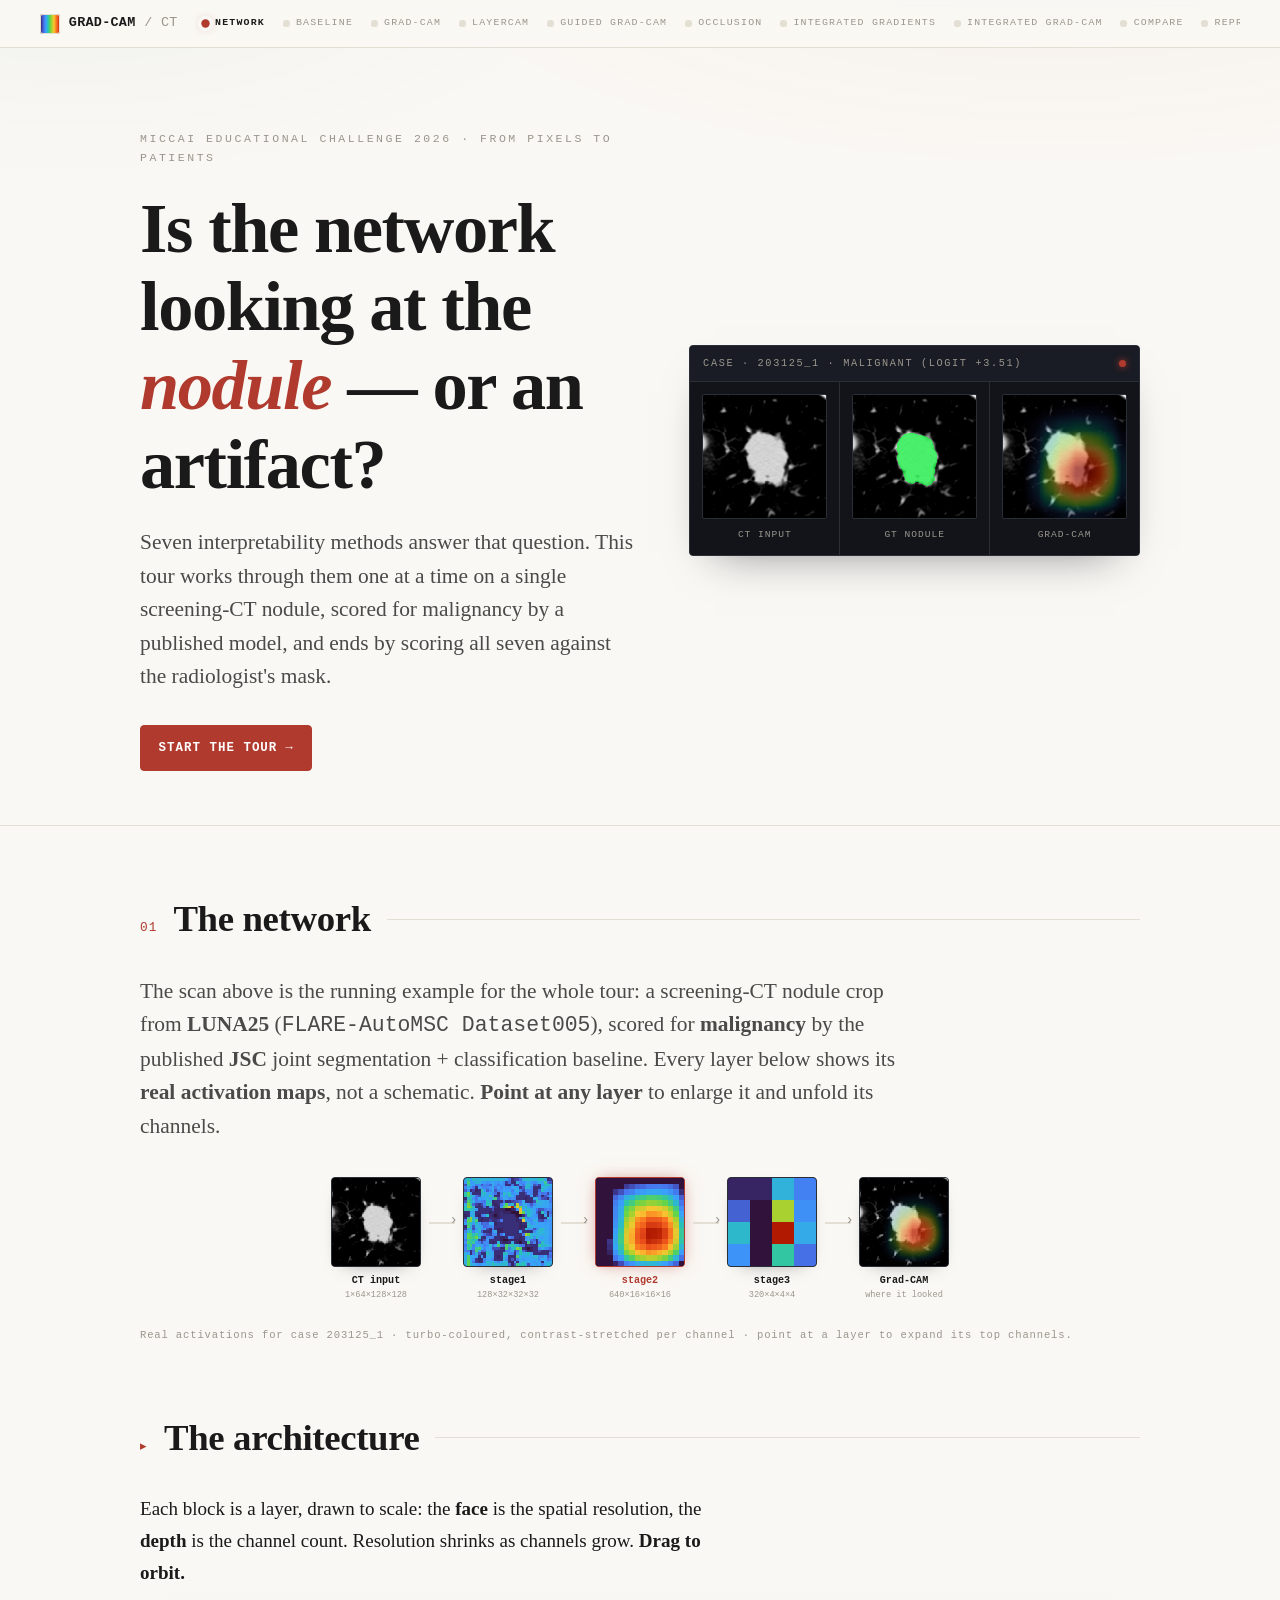
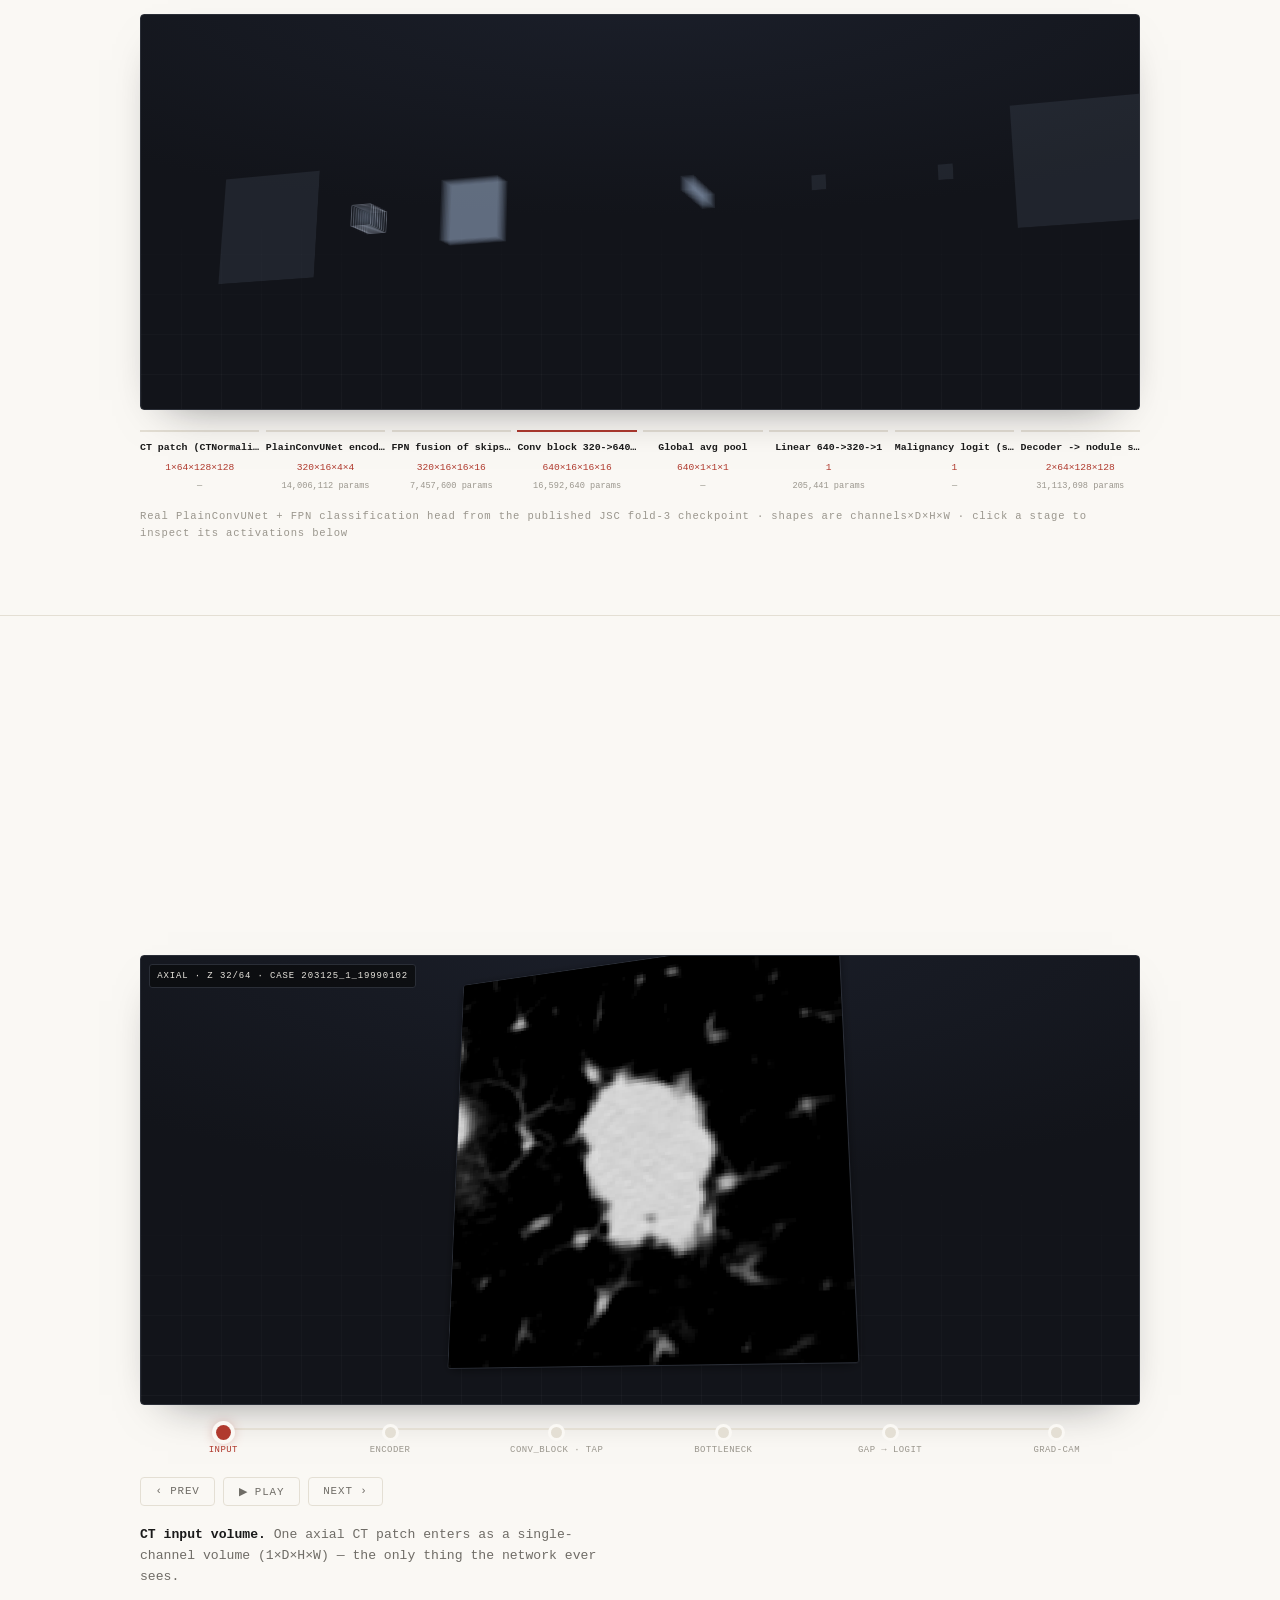
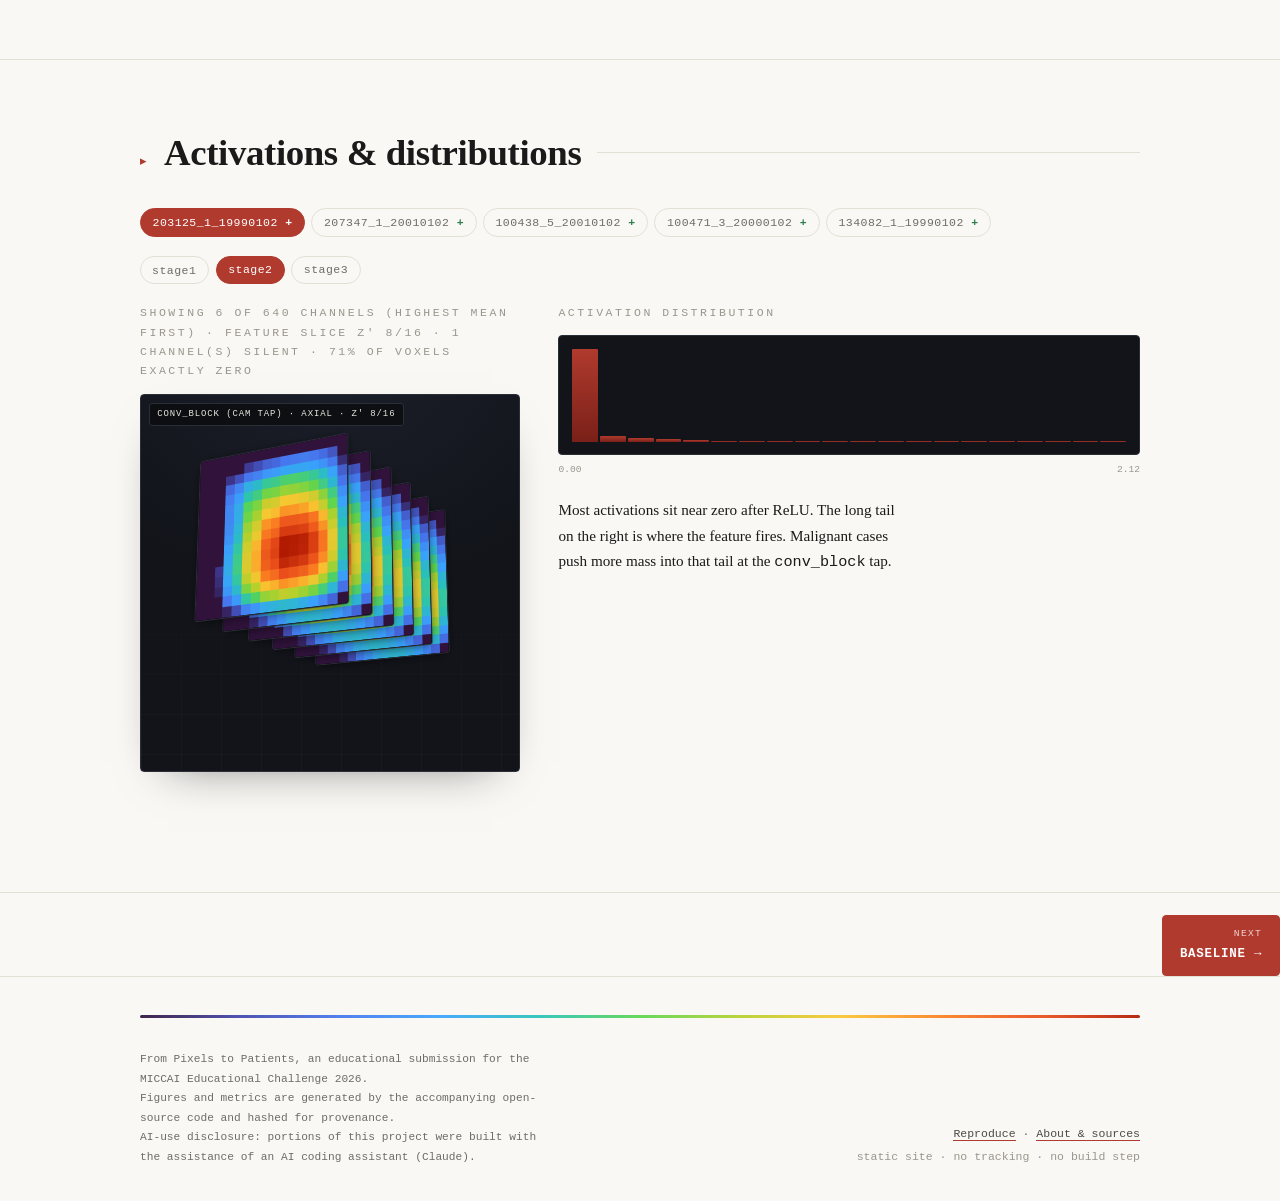
==== web/index.html @ 6849908e "docs: rewrite the prose for a clinical audience, drop the AI tells The site read like it was written" ====
<!doctype html>
<html lang="en">
<head>
  <meta charset="utf-8" />
  <meta name="viewport" content="width=device-width, initial-scale=1" />
  <title>From Pixels to Patients: Attribution Methods on Lung CT</title>
  <meta name="description" content="An implementation-first tour of seven attribution methods for medical-imaging CNNs, measured on real lung CT. MICCAI Educational Challenge 2026." />
  <link rel="stylesheet" href="styles.css?v=16" />
  <style>
    /* histogram + layer tabs (all 3D scene styling lives in styles.css) */
    .hist { display: flex; align-items: flex-end; gap: 2px; height: 120px; padding: 0.8rem; background: var(--card); border: 1px solid var(--line-dk); border-radius: var(--radius); }
    .hist .b { flex: 1; background: linear-gradient(180deg, var(--accent), #7a2018); border-radius: 1px 1px 0 0; min-height: 1px; }
    .hist-ax { display: flex; justify-content: space-between; font-family: var(--mono); font-size: 0.6rem; color: var(--ink-faint); margin-top: 0.4rem; }
    .layer-tabs { display: flex; gap: 0.4rem; margin: 1.2rem 0; flex-wrap: wrap; }
  </style>
</head>
<body>
  <nav class="chain-top">
    <a class="brand" href="index.html"><span class="mark" aria-hidden="true"></span><b>GRAD-CAM</b><span>/ CT</span></a>
    <div class="chain-rail" data-chain-rail></div>
  </nav>

  <header class="hero">
    <div class="container hero-grid">
      <div class="stagger">
        <p class="label eyeline">MICCAI Educational Challenge 2026 · From Pixels to Patients</p>
        <h1>Is the network looking at the <em>nodule</em>&nbsp;— or an artifact?</h1>
        <p class="lede">Seven interpretability methods answer that question. This tour works through them one at a time on a single screening&#8209;CT nodule, scored for malignancy by a published model, and ends by scoring all seven against the radiologist's mask.</p>
        <div class="cta-row">
          <a class="btn primary" href="methods/notgradcam.html">Start the tour <span class="arrow">→</span></a>
        </div>
      </div>

      <figure class="panel" aria-label="Reading panel: CT input, ground-truth nodule mask, and Grad-CAM heat-map for one LUNA25 case">
        <div class="panel-bar">
          <span>Case · 203125_1 · malignant (logit +3.51)</span>
          <span class="dot" aria-hidden="true"></span>
        </div>
        <div class="scan-row">
          <figure class="scan">
            <img src="public/data/examples/00_203125_1_19990102/ct_slice.png" alt="Axial CT slice of a lung patch" />
            <figcaption>CT input</figcaption>
          </figure>
          <figure class="scan">
            <img src="public/data/examples/00_203125_1_19990102/mask_slice.png" alt="Ground-truth nodule mask overlaid in green" />
            <figcaption class="gt">GT nodule</figcaption>
          </figure>
          <figure class="scan">
            <img src="public/data/examples/00_203125_1_19990102/attributions/gradcam.png" alt="Grad-CAM heat-map overlaid on the CT slice" />
            <figcaption class="accent">Grad-CAM</figcaption>
          </figure>
        </div>
      </figure>
    </div>
  </header>

  <section id="the-network">
    <div class="container">
      <div class="sec-head reveal">
        <span class="num mono">01</span>
        <h2>The network</h2>
        <span class="rule" aria-hidden="true"></span>
      </div>
      <p class="lede reveal" style="margin-bottom:1.6rem; max-width:72ch">
        The scan above is the running example for the whole tour: a screening&#8209;CT nodule crop from
        <b>LUNA25</b> (<span class="mono">FLARE&#8209;AutoMSC Dataset005</span>), scored for
        <b>malignancy</b> by the published <b>JSC</b> joint segmentation + classification baseline.
        Every layer below shows its <b>real activation maps</b>, not a schematic.
        <b>Point at any layer</b> to enlarge it and unfold its channels.
      </p>
      <div class="reveal" id="flow-mount"></div>
      <p class="figcap reveal" style="margin-top:1.1rem">Real activations for case <span class="mono">203125_1</span> · turbo-coloured, contrast-stretched per channel · point at a layer to expand its top channels.</p>
    </div>
  </section>

  <section style="border-top:none; padding-top:0">
    <div class="container">
      <div class="sec-head reveal"><span class="num">▸</span><h2>The architecture</h2><span class="rule"></span></div>
      <p class="intuition reveal" style="max-width:62ch; margin-bottom:1.6rem">Each block is a layer, drawn to scale: the <b>face</b> is the spatial resolution, the <b>depth</b> is the channel count. Resolution shrinks as channels grow. <b>Drag to orbit.</b></p>
      <div class="reveal" id="arch-mount"></div>
      <p class="figcap" style="margin-top:0.9rem">Real <span class="mono">PlainConvUNet</span> + FPN classification head from the published JSC fold&#8209;3 checkpoint · shapes are channels×D×H×W · click a stage to inspect its activations below</p>
    </div>
  </section>

  <section id="forward">
    <div class="container">
      <div class="sec-head reveal"><span class="num">▸</span><h2>The forward pass, in 3D</h2><span class="rule"></span></div>
      <p class="intuition reveal" style="max-width:64ch; margin-bottom:1.8rem">Walk one CT volume through the network, stage by stage. Hit <b>Play</b> to run it, or step through with the arrows and the stage rail. <b>Drag the scene to orbit it.</b> Every plane is an exported feature-map channel, turbo-coloured and contrast-stretched per channel so the sparse post-ReLU activations show. Watch the <span class="mono">conv_block</span> tap light up: that is where all seven methods read.</p>
      <div class="pipe" id="pipe">
        <div class="pipe-sticky">
          <div class="stage3d" id="pipeStage" role="img" aria-label="3D visualisation of a CT volume passing through the convolutional network; scroll to advance through the stages, drag to rotate">
            <div class="deck3d" id="pipeDeck"></div>
            <div class="tap-flag" id="tapFlag" hidden>CAM tap</div>
          </div>
          <div class="pipe-hud">
            <div class="pipe-rail" id="pipeRail"></div>
            <div class="pipe-controls">
              <button class="pipe-btn" id="pipePrev">‹ Prev</button>
              <button class="pipe-btn" id="pipePlay">▶ Play</button>
              <button class="pipe-btn" id="pipeNext">Next ›</button>
            </div>
            <p class="pipe-cap" id="pipeCap">One CT volume, walked through the network.</p>
          </div>
        </div>
      </div>
    </div>
  </section>

  <section>
    <div class="container">
      <div class="sec-head reveal"><span class="num">▸</span><h2>Activations &amp; distributions</h2><span class="rule"></span></div>
      <div class="tabs reveal" id="tabs" role="tablist" aria-label="Example case"></div>
      <div class="layer-tabs reveal" id="layer-tabs" aria-label="Layer"></div>
      <div class="bench" style="align-items:start">
        <div>
          <p class="label" id="chan-label" style="margin-bottom:0.8rem">Top channels by mean activation</p>
          <div class="reveal" id="deck-mount"></div>
        </div>
        <div>
          <p class="label" style="margin-bottom:0.8rem">Activation distribution</p>
          <div class="hist reveal" id="hist"></div>
          <div class="hist-ax"><span id="hmin">–</span><span id="hmax">–</span></div>
          <p class="intuition" style="font-size:0.95rem; margin-top:1.2rem; max-width:46ch">Most activations sit near zero after ReLU. The long tail on the right is where the feature fires. Malignant cases push more mass into that tail at the <span class="mono">conv_block</span> tap.</p>
        </div>
      </div>
    </div>
  </section>

  <div class="chain-foot" data-chain-foot></div>

  <footer>
    <div class="container">
      <hr class="heatrule" style="margin-bottom:2rem" />
      <div class="foot-grid">
        <p class="disclosure">
          From Pixels to Patients, an educational submission for the MICCAI Educational Challenge 2026.<br />
          Figures and metrics are generated by the accompanying open-source code and hashed for provenance.<br />
          AI-use disclosure: portions of this project were built with the assistance of an AI coding assistant (Claude).
        </p>
        <div class="mono" style="font-size:0.72rem; text-align:right; line-height:2">
          <a class="link" href="reproduce.html">Reproduce</a> ·
          <a class="link" href="reproduce.html">About &amp; sources</a><br />
          <span style="color:var(--ink-faint)">static site · no tracking · no build step</span>
        </div>
      </div>
    </div>
  </footer>

  <script type="module">
    import { loadJSON } from "./js/data.js?v=2";
    import { mountFlow, mountDeck, initPipeline, mountArchitecture } from "./js/scene3d.js?v=8";
    const ROOT = "public/data";
    const shortLabel = (id) => id.replace(/^\d+_/, "").replace(/_(pos|neg)\d*$/, "");
    const signOf = (id) => (/neg\d*$/.test(id) ? "−" : "+");
    let curActs = null, curLayer = "stage2", arch = null;

    function renderLayerTabs() {
      const lt = document.getElementById("layer-tabs");
      const nameOf = (l) => {
        const e = curActs && curActs.find((x) => x.layer === l);
        return e && e.real_name ? e.real_name : l;
      };
      lt.innerHTML = ["stage1", "stage2", "stage3"].map((l) =>
        `<button class="tab" data-layer="${l}" aria-selected="${l === curLayer}">${nameOf(l)}</button>`).join("");
      lt.querySelectorAll(".tab").forEach((el) =>
        el.addEventListener("click", () => { curLayer = el.dataset.layer; syncLayer(); }));
    }

    function syncLayer() {
      renderLayerTabs();
      if (arch) arch.select(curLayer);
      if (curActs) renderActs();
    }

    function renderActs() {
      const entry = curActs.find((e) => e.layer === curLayer);
      const shown = { ...entry, channels: entry.channels.slice(0, 8) };  // data now holds all channels; cap the deck display
      const lab = document.getElementById("chan-label");
      if (lab) {
        const pctZero = Math.round((entry.frac_zero ?? 0) * 100);
        lab.textContent = `Showing ${shown.channels.length} of ${entry.feature_shape[0]} channels (highest mean first)`
          + ` · feature slice z′ ${entry.feature_z}/${entry.feature_shape[1]}`
          + (entry.n_silent != null ? ` · ${entry.n_silent} channel(s) silent · ${pctZero}% of voxels exactly zero` : "");
      }
      mountDeck(document.getElementById("deck-mount"), shown, {
        badge: `${entry.real_name || curLayer} · axial · z′ ${entry.feature_z}/${entry.feature_shape[1]}`,
      });
      const h = entry.histogram, max = Math.max(...h.counts, 1);
      document.getElementById("hist").innerHTML = h.counts.map((c) =>
        `<div class="b" style="height:${(c / max) * 100}%" title="${c}"></div>`).join("");
      document.getElementById("hmin").textContent = h.bins[0].toFixed(2);
      document.getElementById("hmax").textContent = h.bins[h.bins.length - 1].toFixed(2);
    }

    async function selectExample(id, tabEl) {
      for (const t of document.getElementById("tabs").children) t.setAttribute("aria-selected", String(t === tabEl));
      curActs = await loadJSON(`${ROOT}/examples/${id}/activations.json`);
      renderActs();
    }

    (async function () {
      const [graph, manifest] = await Promise.all([
        loadJSON(`${ROOT}/model_graph.json`), loadJSON(`${ROOT}/manifest.json`),
      ]);
      const id0 = manifest.examples[0];
      const [acts0, ctPayload, heatPayload, meta0] = await Promise.all([
        loadJSON(`${ROOT}/examples/${id0}/activations.json`),
        loadJSON(`${ROOT}/examples/${id0}/ct_slice.json`),
        loadJSON(`${ROOT}/examples/${id0}/attributions/gradcam.json`),
        loadJSON(`${ROOT}/examples/${id0}/meta.json`),
      ]);

      mountFlow(document.getElementById("flow-mount"), { acts: acts0, ctPayload, heatPayload });

      arch = mountArchitecture(document.getElementById("arch-mount"), graph, {
        onSelect: (id) => { curLayer = id; syncLayer(); },
      });
      arch.select(curLayer);
      renderLayerTabs();
      const tabs = document.getElementById("tabs");
      manifest.examples.forEach((id, i) => {
        const t = document.createElement("button");
        t.className = "tab"; t.setAttribute("role", "tab");
        t.innerHTML = `${shortLabel(id)} <span class="sign">${signOf(id)}</span>`;
        t.addEventListener("click", () => selectExample(id, t));
        tabs.appendChild(t);
        if (i === 0) selectExample(id, t);
      });

      // 3D forward-pass pipeline — fixed to the first case
      initPipeline({
        stage: document.getElementById("pipeStage"),
        deck: document.getElementById("pipeDeck"),
        rail: document.getElementById("pipeRail"),
        cap: document.getElementById("pipeCap"),
        tapFlag: document.getElementById("tapFlag"),
        prevBtn: document.getElementById("pipePrev"),
        nextBtn: document.getElementById("pipeNext"),
        playBtn: document.getElementById("pipePlay"),
        acts: acts0, ctPayload, heatPayload,
      });
      const pb = document.createElement("div");
      pb.className = "badge";
      pb.textContent = `axial · z ${meta0.z_slice}/${meta0.input_shape[0]} · case ${shortLabel(id0)}`;
      document.getElementById("pipeStage").appendChild(pb);
    })().catch((e) => {
      const m = document.getElementById("flow-mount");
      if (m) m.innerHTML = `<span style="color:var(--danger); font-family:var(--mono); font-size:0.8rem">serve over http and run web-export to render the activations</span>`;
      document.getElementById("arch-mount").innerHTML = `<span style="color:var(--danger); font-family:var(--mono); font-size:0.8rem">could not load model_graph.json — serve over http and run web-export</span>`;
      console.error(e);
    });
  </script>
  <script src="js/reveal.js"></script>
  <script type="module">
    import { mountChainNav } from "./js/chain.js?v=1";
    mountChainNav("index.html", "");
  </script>
</body>
</html>
---- web/styles.css ----
/* ============================================================
   From Pixels to Patients — "Interactive Explainer" design system
   (Distill / seeing-theory / Ciechanowski lineage)
   Plain CSS, no framework, no build. Light editorial paper,
   dark "artifact" cards for scans/code so they pop.
   ============================================================ */

:root {
  --bg:        #faf8f4;   /* warm paper */
  --bg-tint:   #f3efe7;   /* faint panel */
  --card:      #12141a;   /* dark artifact card (scans, code) */
  --card-2:    #191c24;
  --line:      #e4dfd4;   /* hairlines on paper */
  --line-dk:   #2a2e37;   /* hairlines inside dark cards */
  --ink:       #1a1a1a;
  --ink-2:     #4a4a48;
  --ink-dim:   #6f6c66;
  --ink-faint: #9a968d;
  --paper-ink: #e9e6df;   /* text on dark cards */

  --accent:    #b03a2e;   /* brick red — links, figure numbers */
  --accent-2:  #1c6b5a;   /* deep teal — secondary data */
  --gt:        #2e7d52;   /* ground-truth green on light */
  --gt-bright: #46d38a;   /* on dark cards */
  --danger:    #b03a2e;

  --turbo: linear-gradient(90deg,#30123b,#4145ab,#4675ed,#39a2fc,#28c2b8,
                           #5bd54e,#b5d02c,#f9c631,#fb8022,#ea4e1b,#b11901);

  --serif: Charter, "Bitstream Charter", "Iowan Old Style", "Palatino Linotype",
           Palatino, Georgia, "Times New Roman", serif;
  --mono: ui-monospace, "SF Mono", SFMono-Regular, "JetBrains Mono",
          "Cascadia Code", Menlo, Consolas, monospace;

  --read: 720px;     /* reading column */
  --wide: 1080px;    /* figures / full sections */
  --gutter: clamp(1.1rem, 4vw, 2.5rem);
  --radius: 4px;
}

* , *::before, *::after { box-sizing: border-box; margin: 0; padding: 0; }
html { scroll-behavior: smooth; -webkit-text-size-adjust: 100%; }
body {
  background: var(--bg);
  color: var(--ink);
  font-family: var(--serif);
  font-size: clamp(1.02rem, 0.5vw + 0.95rem, 1.19rem);
  line-height: 1.68;
  -webkit-font-smoothing: antialiased;
  text-rendering: optimizeLegibility;
  overflow-x: hidden;
}
/* faint paper warmth at the top, nothing loud */
body::before {
  content: ""; position: fixed; inset: 0; z-index: -1; pointer-events: none;
  background:
    radial-gradient(1100px 420px at 82% -10%, rgba(176,58,46,0.05), transparent 62%),
    radial-gradient(900px 400px at 6% -6%, rgba(28,107,90,0.045), transparent 58%);
}

/* ---- type ---- */
h1, h2, h3, h4 { font-family: var(--serif); font-weight: 700; line-height: 1.12; letter-spacing: -0.01em; color: var(--ink); }
.mono, .label, nav, .chip, .btn, code, kbd, .figcap, .metric, .tab, .readout, .pager, .verdict { font-family: var(--mono); }
a { color: inherit; text-decoration: none; }

.label { font-size: 0.72rem; letter-spacing: 0.22em; text-transform: uppercase; color: var(--ink-faint); font-weight: 500; }
em { font-style: italic; }
.accent { color: var(--accent); } .teal { color: var(--accent-2); } .gt { color: var(--gt); }

.container { max-width: var(--wide); margin-inline: auto; padding-inline: var(--gutter); }
.read { max-width: var(--read); }
.heatrule { height: 3px; border: 0; background: var(--turbo); opacity: 0.92; border-radius: 2px; }

/* ============================================================ NAV */
.nav {
  position: sticky; top: 0; z-index: 50;
  display: flex; align-items: center; justify-content: space-between; gap: 1rem;
  padding: 0.8rem var(--gutter);
  background: color-mix(in srgb, var(--bg) 86%, transparent);
  backdrop-filter: blur(9px); -webkit-backdrop-filter: blur(9px);
  border-bottom: 1px solid var(--line);
}
.brand { display: flex; align-items: center; gap: 0.55rem; font-family: var(--mono); font-size: 0.84rem; letter-spacing: 0.02em; white-space: nowrap; }
.brand .mark { width: 20px; height: 20px; border-radius: 3px; flex: none; background: var(--turbo); box-shadow: 0 0 0 1px var(--line) inset; }
.brand b { font-weight: 700; } .brand span { color: var(--ink-faint); }
.nav-links { display: flex; gap: 0.1rem; flex-wrap: wrap; }
.nav-links a { font-family: var(--mono); font-size: 0.72rem; letter-spacing: 0.12em; text-transform: uppercase; color: var(--ink-dim); padding: 0.4rem 0.55rem; border-radius: var(--radius); transition: color .15s, background .15s; }
.nav-links a:hover { color: var(--ink); background: var(--bg-tint); }
.nav-links a[aria-current="page"] { color: var(--accent); }

/* ============================================================ HERO */
.hero { padding: clamp(3rem, 9vh, 6.5rem) 0 clamp(2.5rem, 6vh, 4rem); }
.hero .eyeline { margin-bottom: 1.3rem; }
.hero h1 { font-size: clamp(2.2rem, 6vw, 4.4rem); max-width: 15ch; margin-bottom: 1.4rem; letter-spacing: -0.02em; }
.hero h1 em { color: var(--accent); }
.lede { max-width: 60ch; color: var(--ink-2); font-size: clamp(1.08rem, 0.6vw + 0.98rem, 1.34rem); line-height: 1.56; }
.hero-grid { display: grid; grid-template-columns: 1.05fr 0.95fr; gap: clamp(1.5rem, 4vw, 3.5rem); align-items: center; }
@media (max-width: 860px) { .hero-grid { grid-template-columns: 1fr; } }

.cta-row { display: flex; flex-wrap: wrap; gap: 0.8rem; margin-top: 2rem; }
.btn { display: inline-flex; align-items: center; gap: 0.5rem; font-size: 0.78rem; letter-spacing: 0.08em; text-transform: uppercase; padding: 0.72rem 1.1rem; border-radius: var(--radius); border: 1px solid var(--ink); color: var(--ink); transition: transform .15s, background .15s, color .15s, border-color .15s; }
.btn:hover { transform: translateY(-2px); background: var(--ink); color: var(--bg); }
.btn.primary { background: var(--accent); color: #fff; border-color: var(--accent); font-weight: 600; }
.btn.primary:hover { filter: brightness(1.06); background: var(--accent); color:#fff; }
.btn .arrow { transition: transform .15s; } .btn:hover .arrow { transform: translateX(3px); }

/* reading panel = a figure of dark scan tiles on paper */
.panel { background: var(--card); border: 1px solid var(--line-dk); border-radius: var(--radius); box-shadow: 0 20px 44px -26px rgba(20,20,30,0.55); overflow: hidden; }
.panel .panel-bar { display: flex; align-items: center; justify-content: space-between; padding: 0.55rem 0.8rem; border-bottom: 1px solid var(--line-dk); font-family: var(--mono); font-size: 0.64rem; letter-spacing: 0.16em; text-transform: uppercase; color: var(--ink-faint); background: var(--card-2); }
.panel .panel-bar .dot { width: 7px; height: 7px; border-radius: 50%; background: var(--accent); box-shadow: 0 0 7px var(--accent); }
.scan-row { display: grid; grid-template-columns: repeat(3, 1fr); gap: 1px; background: var(--line-dk); }
.scan { background: var(--card); padding: 0.75rem; text-align: center; }
.scan figcaption { margin-top: 0.5rem; font-family: var(--mono); font-size: 0.6rem; letter-spacing: 0.1em; text-transform: uppercase; color: var(--ink-faint); }
.scan img { width: 100%; aspect-ratio: 1; object-fit: cover; display: block; image-rendering: pixelated; border: 1px solid var(--line-dk); border-radius: 2px; background: #000; }

/* ============================================================ SECTIONS */
section { padding: clamp(3rem, 8vh, 5.5rem) 0; border-top: 1px solid var(--line); }
.sec-head { display: flex; align-items: baseline; gap: 1rem; margin-bottom: 2.2rem; }
.sec-head .num { font-family: var(--mono); color: var(--accent); font-size: 0.8rem; letter-spacing: 0.08em; }
.sec-head h2 { font-size: clamp(1.5rem, 3vw, 2.3rem); }
.sec-head .rule { flex: 1; height: 1px; background: var(--line); align-self: center; }

/* explore cards */
.cards { display: grid; grid-template-columns: repeat(4, 1fr); gap: 1px; background: var(--line); border: 1px solid var(--line); border-radius: var(--radius); overflow: hidden; }
@media (max-width: 900px) { .cards { grid-template-columns: repeat(2, 1fr); } }
@media (max-width: 520px) { .cards { grid-template-columns: 1fr; } }
.card { background: var(--bg); padding: 1.6rem 1.4rem 1.5rem; position: relative; display: flex; flex-direction: column; gap: 0.7rem; min-height: 200px; transition: background .2s; }
.card:hover { background: var(--bg-tint); }
.card .idx { font-family: var(--mono); font-size: 0.7rem; color: var(--ink-faint); letter-spacing: 0.1em; }
.card h3 { font-size: 1.12rem; }
.card p { font-size: 0.98rem; color: var(--ink-2); line-height: 1.5; flex: 1; }
.card .go { font-family: var(--mono); font-size: 0.72rem; letter-spacing: 0.08em; text-transform: uppercase; color: var(--accent); }
.card::after { content: ""; position: absolute; left: 0; top: 0; width: 100%; height: 3px; background: var(--turbo); transform: scaleX(0); transform-origin: left; transition: transform .28s ease; }
.card:hover::after { transform: scaleX(1); }

.methods-strip { display: flex; flex-wrap: wrap; gap: 0.55rem; }
.chip { display: inline-flex; align-items: center; gap: 0.5rem; font-size: 0.76rem; letter-spacing: 0.04em; padding: 0.55rem 0.85rem; border: 1px solid var(--line); border-radius: 100px; color: var(--ink-dim); background: var(--bg); transition: color .15s, border-color .15s, transform .15s; }
.chip:hover { color: var(--ink); border-color: var(--accent); transform: translateY(-2px); }
.chip .bullet { width: 6px; height: 6px; border-radius: 50%; background: var(--accent); }
.chip.soon { opacity: 0.55; } .chip.soon .bullet { background: var(--ink-faint); }

.buildnote { display: grid; grid-template-columns: repeat(3, 1fr); gap: 1.6rem; }
@media (max-width: 760px) { .buildnote { grid-template-columns: 1fr; } }
.buildnote .item { border-left: 2px solid var(--accent); padding-left: 1rem; }
.buildnote .item b { font-family: var(--mono); font-size: 0.76rem; letter-spacing: 0.06em; text-transform: uppercase; color: var(--ink); display: block; margin-bottom: 0.35rem; }
.buildnote .item p { color: var(--ink-2); font-size: 0.96rem; }

/* ============================================================ FOOTER */
footer { border-top: 1px solid var(--line); padding: 2.4rem 0 3.4rem; color: var(--ink-dim); }
footer .foot-grid { display: flex; flex-wrap: wrap; justify-content: space-between; gap: 1.5rem; align-items: end; }
footer .disclosure { max-width: 62ch; font-family: var(--mono); font-size: 0.7rem; line-height: 1.75; color: var(--ink-dim); }
footer a.link { color: var(--ink-2); border-bottom: 1px solid var(--accent); }
footer a.link:hover { color: var(--accent); }

/* ============================================================ INNER PAGES */
.page-head { padding: clamp(2.4rem,7vh,4.2rem) 0 1.4rem; }
.page-head .kicker { margin-bottom: 1rem; }
.page-head h1 { font-size: clamp(1.9rem,5vw,3.1rem); margin-bottom: 1rem; }
.page-head .intuition { max-width: 66ch; color: var(--ink-2); font-size: clamp(1.04rem,0.5vw+0.96rem,1.24rem); }
.page-head .intuition em { color: var(--accent); }

.bench { display: grid; grid-template-columns: minmax(280px, 380px) 1fr; gap: clamp(1.5rem,3vw,2.8rem); align-items: start; }
@media (max-width: 820px){ .bench { grid-template-columns: 1fr; } }

.tabs { display: flex; gap: 0.4rem; flex-wrap: wrap; margin-bottom: 1rem; }
.tab { font-size: 0.72rem; letter-spacing: 0.04em; padding: 0.42rem 0.72rem; border: 1px solid var(--line); border-radius: 100px; color: var(--ink-dim); cursor: pointer; background: var(--bg); transition: color .15s, background .15s, border-color .15s; }
.tab:hover { color: var(--ink); border-color: var(--ink-dim); }
.tab[aria-selected="true"] { color: #fff; background: var(--accent); border-color: var(--accent); }
.tab .sign { color: var(--gt); font-weight: 700; } .tab[aria-selected="true"] .sign { color: #fff; }

/* the scan viewer is a dark artifact card */
.viewer { position: relative; width: 100%; aspect-ratio: 1; background: #000; border: 1px solid var(--line-dk); border-radius: var(--radius); overflow: hidden; touch-action: none; cursor: crosshair; box-shadow: 0 16px 40px -26px rgba(20,20,30,0.5); }
.viewer canvas { position: absolute; inset: 0; width: 100%; height: 100%; image-rendering: pixelated; }
.viewer .crosshair { position: absolute; outline: 1px solid #fff; box-shadow: 0 0 0 1px #000, 0 0 0 3px rgba(255,255,255,.25); pointer-events: none; opacity: 0; transition: opacity .1s; }
.viewer.hot .crosshair { opacity: 1; }
.badge { position: absolute; top: 8px; left: 8px; z-index: 3; font-family: var(--mono); font-size: 0.56rem; letter-spacing: 0.1em; text-transform: uppercase; background: rgba(10,11,13,0.74); color: var(--paper-ink); border: 1px solid var(--line-dk); padding: 0.2rem 0.45rem; border-radius: 3px; pointer-events: none; }
.legend { display:flex; align-items:center; gap:0.7rem; margin-top:0.7rem; font-family:var(--mono); font-size:0.6rem; letter-spacing:0.1em; text-transform:uppercase; color:var(--ink-faint); }
.legend .bar { height:8px; flex:1; border-radius:2px; background: var(--turbo); }
.readout { margin-top: 0.7rem; font-size: 0.74rem; letter-spacing: 0.02em; color: var(--ink-dim); display: flex; flex-wrap: wrap; gap: 0.2rem 1.1rem; min-height: 1.4em; }
.readout b { color: var(--ink); font-weight: 600; } .readout .k { color: var(--ink-faint); }
.figcap { font-family: var(--mono); font-size: 0.66rem; letter-spacing: 0.08em; color: var(--ink-faint); margin-top: 0.6rem; }
.figcap b { color: var(--accent); }

.verdict { font-size: 0.82rem; letter-spacing: 0.02em; margin-bottom: 1.1rem; color: var(--ink-dim); }
.verdict b { color: var(--ink); } .verdict .ok { color: var(--gt); } .verdict .no { color: var(--danger); }
.scorecard { display: grid; grid-template-columns: repeat(3, 1fr); gap: 1px; background: var(--line); border: 1px solid var(--line); border-radius: var(--radius); overflow: hidden; }
@media (max-width: 480px){ .scorecard { grid-template-columns: 1fr; } }
.metric { background: var(--bg); padding: 1.05rem 1rem; }
.metric .mk { font-size: 0.6rem; letter-spacing: 0.1em; text-transform: uppercase; color: var(--ink-faint); }
.metric .mv { font-size: 1.6rem; color: var(--accent); margin-top: 0.3rem; }
.metric .mv.gt { color: var(--gt); } .metric .mv.no { color: var(--danger); }
.metric .mh { font-family: var(--serif); font-size: 0.82rem; color: var(--ink-dim); margin-top: 0.3rem; }

/* prose + sidenotes (Distill signature) */
.prose { max-width: var(--read); }
.prose p { margin-bottom: 1.05rem; color: var(--ink); }
.prose p a, .prose li a { color: var(--accent); border-bottom: 1px solid color-mix(in srgb, var(--accent) 40%, transparent); }
.prose h3 { font-size: 1.28rem; margin: 2.2rem 0 0.7rem; }
.prose .sidenote { float: right; clear: right; width: 15rem; margin: 0.2rem -17rem 1rem 0; font-family: var(--mono); font-size: 0.72rem; line-height: 1.55; color: var(--ink-dim); border-top: 1px solid var(--line); padding-top: 0.5rem; }
@media (max-width: 1180px){ .prose .sidenote { float: none; width: auto; margin: 0.6rem 0 1.1rem; padding-left: 0.9rem; border-top: 0; border-left: 2px solid var(--line); } }

.mathblock { font-family: var(--mono); font-size: 0.88rem; line-height: 2; color: var(--accent-2); background: var(--bg-tint); border: 1px solid var(--line); border-left: 2px solid var(--accent-2); border-radius: var(--radius); padding: 0.9rem 1.2rem; margin: 1.2rem 0; overflow-x: auto; }
.codeblock { background: var(--card); border: 1px solid var(--line-dk); border-radius: var(--radius); overflow: hidden; margin: 1.3rem 0; box-shadow: 0 14px 34px -26px rgba(20,20,30,0.5); }
.codeblock .cap { font-family: var(--mono); font-size: 0.62rem; letter-spacing: 0.12em; text-transform: uppercase; color: var(--ink-faint); padding: 0.5rem 0.9rem; border-bottom: 1px solid var(--line-dk); background: var(--card-2); display:flex; justify-content:space-between; gap:1rem; }
.codeblock pre { margin: 0; padding: 1rem 1.1rem; overflow-x: auto; font-family: var(--mono); font-size: 0.79rem; line-height: 1.7; color: #cfd6df; }
.gotchas { list-style: none; counter-reset: g; display: grid; gap: 0.85rem; margin-top: 1rem; }
.gotchas li { counter-increment: g; position: relative; padding-left: 2.6rem; color: var(--ink-2); font-size: 0.99rem; }
.gotchas li::before { content: counter(g,decimal-leading-zero); position: absolute; left: 0; top: 0.15em; font-family: var(--mono); font-size: 0.7rem; color: var(--accent); border: 1px solid var(--accent); border-radius: 3px; padding: 0.1rem 0.32rem; }
.gotchas b { color: var(--ink); font-family: var(--mono); font-size: 0.86rem; }

.pager { display: flex; justify-content: space-between; gap: 1rem; margin-top: 3rem; padding-top: 1.4rem; border-top: 1px solid var(--line); font-size: 0.82rem; }
.pager a { color: var(--ink-dim); } .pager a:hover { color: var(--accent); }
.pager .nxt { text-align: right; }
.pager .k { display:block; font-size:0.6rem; letter-spacing:0.1em; text-transform:uppercase; color: var(--ink-faint); margin-bottom: 0.25rem; }

/* ============================================================ MOTION */
@keyframes rise { from { opacity: 0; transform: translateY(14px); } to { opacity: 1; transform: none; } }
.reveal { opacity: 0; } .reveal.in { animation: rise 0.66s cubic-bezier(0.2,0.7,0.2,1) forwards; }
.hero .stagger > * { opacity: 0; animation: rise 0.78s cubic-bezier(0.2,0.7,0.2,1) forwards; }
.hero .stagger > *:nth-child(1){ animation-delay: .05s } .hero .stagger > *:nth-child(2){ animation-delay: .15s }
.hero .stagger > *:nth-child(3){ animation-delay: .26s } .hero .stagger > *:nth-child(4){ animation-delay: .37s }
.hero .panel { opacity: 0; animation: rise 0.9s .3s cubic-bezier(0.2,0.7,0.2,1) forwards; }
@media (prefers-reduced-motion: reduce) {
  *, *::before, *::after { animation: none !important; transition: none !important; }
  .reveal, .hero .stagger > *, .hero .panel { opacity: 1 !important; }
  html { scroll-behavior: auto; }
}

/* ============================================================ 3D FORWARD-PASS SCENE
   CSS-only 3D (preserve-3d) — no library. Powers the scroll-driven pipeline
   and the fan-out feature deck on the Network page. Progressive enhancement:
   without JS the first scene shows as a static isometric figure; under
   prefers-reduced-motion the scroll choreography is disabled by JS. */
@property --ry { syntax: "<angle>"; inherits: true; initial-value: -24deg; }
@property --rx { syntax: "<angle>"; inherits: true; initial-value: 13deg; }
@property --gap { syntax: "<length>"; inherits: true; initial-value: 8px; }

.stage3d {
  position: relative;
  height: clamp(320px, 50vh, 500px);
  perspective: 1100px;
  perspective-origin: 50% 40%;
  background: radial-gradient(125% 95% at 50% -8%, #1b1f2a 0%, var(--card) 62%);
  border: 1px solid var(--line-dk);
  border-radius: var(--radius);
  box-shadow: 0 18px 46px -28px rgba(15,16,22,0.6);
  overflow: hidden;
  cursor: grab;
  touch-action: pan-y;
  user-select: none; -webkit-user-select: none;
}
.stage3d.grabbing { cursor: grabbing; }
/* faint floor grid for depth reference */
.stage3d::after {
  content: ""; position: absolute; inset: 0; pointer-events: none; z-index: 0;
  background:
    linear-gradient(90deg, rgba(255,255,255,0.028) 1px, transparent 1px) 0 0/40px 40px,
    linear-gradient(0deg,  rgba(255,255,255,0.028) 1px, transparent 1px) 0 0/40px 40px;
  mask: linear-gradient(180deg, transparent 42%, #000 100%);
  -webkit-mask: linear-gradient(180deg, transparent 42%, #000 100%);
}

.deck3d {
  position: absolute; inset: 0; z-index: 1;
  transform-style: preserve-3d;
  transform: rotateX(var(--rx)) rotateY(var(--ry));
}

.beat-scene {
  position: absolute; inset: 0;
  transform-style: preserve-3d;
  opacity: 0; transform: translateX(64px);
  transition: opacity .5s ease, transform .6s cubic-bezier(.2,.7,.2,1);
  pointer-events: none;
}
.beat-scene:first-child { opacity: 1; transform: none; }   /* no-JS fallback */
.beat-scene.on   { opacity: 1; transform: none; }
.beat-scene.prev { opacity: 0; transform: translateX(-64px); }

.plane {
  position: absolute; left: 50%; top: 44%;
  width: 42%; aspect-ratio: 1;
  transform-style: preserve-3d;
  transform: translate(-50%,-50%) translateZ(calc((var(--mid, 0) - var(--i)) * var(--gap)));
  transition: transform .6s cubic-bezier(.2,.7,.2,1);
  border: 1px solid var(--line-dk); border-radius: 3px; background: #000;
  box-shadow: 0 2px 12px -4px rgba(0,0,0,0.85);
  backface-visibility: hidden;
}
.plane canvas, .plane img {
  position: absolute; inset: 0; display: block; width: 100%; height: 100%;
  image-rendering: pixelated; border-radius: 2px;
}
.plane .pl-lab {
  position: absolute; left: 0; bottom: -1.15rem; width: 100%;
  font-family: var(--mono); font-size: 0.5rem; letter-spacing: 0.04em;
  color: var(--ink-faint); text-align: center; white-space: nowrap;
}
.beat-scene.tap .plane {
  border-color: var(--accent);
  box-shadow: 0 0 16px -1px rgba(176,58,46,0.72), 0 2px 12px -4px rgba(0,0,0,0.85);
}

/* channel-averaged bars + logit chip (GAP scene) */
.bars3d {
  position: absolute; left: 50%; top: 50%; transform: translate(-50%,-52%);
  display: flex; align-items: flex-end; gap: 6px; height: 42%;
}
.bars3d .bar { width: 15px; background: linear-gradient(180deg, var(--accent), #6f1c14); border-radius: 2px 2px 0 0; min-height: 3px; }
.logit-chip {
  position: absolute; left: 50%; bottom: 15%; transform: translateX(-50%);
  font-family: var(--mono); font-size: 0.58rem; letter-spacing: 0.08em; text-transform: uppercase;
  color: var(--paper-ink); border: 1px solid var(--line-dk); background: var(--card-2);
  padding: 0.32rem 0.6rem; border-radius: 3px; white-space: nowrap;
}
.logit-chip .g { color: var(--accent); }

/* the "CAM TAP" flag — stays facing the viewer (outside the rotating deck) */
.tap-flag {
  position: absolute; left: 50%; top: 8%; transform: translateX(-50%); z-index: 3;
  font-family: var(--mono); font-size: 0.56rem; letter-spacing: 0.14em; text-transform: uppercase;
  background: var(--accent); color: #fff; padding: 0.2rem 0.5rem; border-radius: 3px;
  box-shadow: 0 0 14px -2px rgba(176,58,46,0.85);
}
.tap-flag[hidden] { display: none; }

/* ---- scroll-driven pipeline plumbing ---- */
.pipe { position: relative; }
.pipe-sticky { position: static; }
.pipe-hud { margin-top: 1.1rem; }
.pipe-rail { display: flex; align-items: flex-start; }
.pipe-rail .step { flex: 1; display: flex; flex-direction: column; align-items: center; gap: 0.45rem; position: relative; background: none; border: 0; padding: 0.25rem 0; font: inherit; color: inherit; cursor: pointer; }
.pipe-rail .step::before { content: ""; position: absolute; top: 5px; left: -50%; width: 100%; height: 2px; background: var(--line); z-index: 0; transition: background .3s; }
.pipe-rail .step:first-child::before { display: none; }
.pipe-rail .step.done::before { background: var(--accent); }
.pipe-rail .dot { width: 11px; height: 11px; border-radius: 50%; background: var(--line); box-shadow: 0 0 0 3px var(--bg); z-index: 1; transition: background .3s, box-shadow .3s, transform .3s; }
.pipe-rail .step.done .dot { background: var(--accent); }
.pipe-rail .step.active .dot { background: var(--accent); transform: scale(1.35); box-shadow: 0 0 0 3px var(--bg), 0 0 10px -1px var(--accent); }
.pipe-rail .st-lab { font-family: var(--mono); font-size: 0.56rem; letter-spacing: 0.05em; text-transform: uppercase; color: var(--ink-faint); text-align: center; line-height: 1.3; }
.pipe-rail .step.active .st-lab { color: var(--accent); }
.pipe-cap { font-family: var(--mono); font-size: 0.82rem; line-height: 1.6; color: var(--ink-dim); margin-top: 1.1rem; min-height: 3em; max-width: 62ch; }
.pipe-cap b { color: var(--ink); }
.pipe-rail .step:hover .st-lab { color: var(--ink); }
.pipe-rail .step:hover .dot { background: var(--ink-faint); }
.pipe-controls { display: flex; gap: 0.5rem; margin-top: 1rem; }
.pipe-btn { font-family: var(--mono); font-size: 0.68rem; letter-spacing: 0.08em; text-transform: uppercase; padding: 0.45rem 0.9rem; border: 1px solid var(--line); border-radius: var(--radius); background: var(--bg); color: var(--ink-dim); cursor: pointer; transition: color .15s, border-color .15s, background .15s; }
.pipe-btn:hover { border-color: var(--accent); color: var(--ink); }
.pipe-btn:active { transform: translateY(1px); }

/* ---- fan-out feature deck (activations section) ---- */
.deck-solo { height: clamp(300px, 42vh, 420px); }
.deck-ctrl { display: flex; align-items: center; gap: 0.7rem; margin-top: 1.6rem; }
.deck-ctrl input[type=range] { flex: 1; accent-color: var(--accent); cursor: ew-resize; }
.deck-ctrl .dc-lab { font-family: var(--mono); font-size: 0.6rem; letter-spacing: 0.1em; text-transform: uppercase; color: var(--ink-faint); }

@media (prefers-reduced-motion: reduce) {
  .pipe-sticky { position: static; }
  .stage3d { cursor: default; }
}
@media (max-width: 720px) {
  .stage3d { perspective: 820px; height: clamp(280px, 44vh, 380px); }
  .plane { width: 48%; }
  .pipe-rail .st-lab { font-size: 0.5rem; }
}

/* ---- 3D architecture block diagram (isometric CNN "loaves") ---- */
.arch3d { height: clamp(300px, 44vh, 440px); perspective: 1500px; perspective-origin: 50% 44%; }
.arch-deck {
  position: absolute; inset: 0; transform-style: preserve-3d;
  transform: rotateX(var(--rx, 15deg)) rotateY(var(--ry, -18deg));
}
.block {
  position: absolute; left: 50%; top: 46%; transform-style: preserve-3d;
  transform: translateX(calc(var(--x) + 210px)); opacity: 0;
  transition: transform .8s cubic-bezier(.2,.75,.2,1), opacity .6s ease;
  transition-delay: var(--d, 0s);
}
.block.in { transform: translateX(var(--x)); opacity: 1; }
.block.clk { cursor: pointer; }
.slab {
  position: absolute; left: 50%; top: 50%; width: var(--fs); height: var(--fs);
  transform: translate(-50%, -50%) translateZ(calc((var(--i) - var(--mid, 0)) * var(--sg, 5px)));
  background: rgba(150,165,190,0.11);
  border: 1px solid rgba(190,200,216,0.34);
  border-radius: 2px; box-shadow: inset 0 0 14px rgba(0,0,0,0.32);
}
.block.clk:hover .slab { border-color: rgba(224,226,236,0.6); background: rgba(150,165,190,0.17); }
.block.tap .slab {
  background: rgba(176,58,46,0.16); border-color: rgba(214,90,70,0.55);
  box-shadow: inset 0 0 14px rgba(0,0,0,0.32), 0 0 12px -3px rgba(176,58,46,0.55);
}
.block.sel .slab { border-color: rgba(232,124,104,0.9); background: rgba(176,58,46,0.24); }
/* flat legend under the 3D diagram — crisp, horizontal, in layer order */
.arch-labels { display: flex; gap: 0.4rem; margin-top: 1.2rem; }
.arch-lab {
  flex: 1; min-width: 0; text-align: center;
  border-top: 2px solid var(--line); padding-top: 0.5rem; transition: border-color .2s, color .2s;
}
.arch-lab b { display: block; font-family: var(--mono); font-size: 0.62rem; color: var(--ink); font-weight: 600; white-space: nowrap; overflow: hidden; text-overflow: ellipsis; }
.arch-lab .sh { display: block; font-family: var(--mono); font-size: 0.6rem; color: var(--accent); margin-top: 0.25rem; }
.arch-lab .pr { display: block; font-family: var(--mono); font-size: 0.54rem; color: var(--ink-faint); margin-top: 0.15rem; }
.arch-lab.tap { border-top-color: var(--accent); }
.arch-lab.tap b::after { content: " · TAP"; color: var(--accent); }
.arch-lab.sel { border-top-color: var(--accent); }
.arch-lab.sel b { color: var(--accent); }
@media (max-width: 720px) {
  .arch3d { perspective: 1000px; height: clamp(240px, 40vh, 340px); }
  .arch-lab .pr { display: none; }
  .arch-lab b { font-size: 0.52rem; }
  .arch-lab .sh { font-size: 0.5rem; }
}

/* ---- homepage activation-map flow (real example, layer by layer) ---- */
.flow { display: flex; align-items: flex-start; justify-content: center; gap: 0.5rem; padding: 0.5rem 0 0.5rem; flex-wrap: wrap; }
.flow-item { position: relative; display: flex; flex-direction: column; align-items: center; gap: 0.55rem; width: 90px; cursor: pointer; }
.flow-tile { position: relative; width: 90px; height: 90px; border: 1px solid var(--line-dk); border-radius: 4px; background: #000; overflow: hidden; box-shadow: 0 7px 20px -14px rgba(20,20,30,0.65); transition: transform .18s, border-color .18s, box-shadow .18s; }
.flow-item:hover .flow-tile { transform: translateY(-3px) scale(1.05); border-color: var(--ink-dim); }
.flow-item.tap .flow-tile { border-color: var(--accent); box-shadow: 0 0 16px -4px rgba(176,58,46,0.6); }
.flow-tile canvas { position: absolute; inset: 0; width: 100%; height: 100%; image-rendering: pixelated; }
.flow-name { text-align: center; font-family: var(--mono); line-height: 1.25; }
.flow-name b { display: block; font-size: 0.63rem; color: var(--ink); }
.flow-name span { display: block; font-size: 0.54rem; color: var(--ink-faint); margin-top: 0.15rem; }
.flow-item.tap .flow-name b { color: var(--accent); }
.flow-link { flex: 0 0 auto; align-self: flex-start; margin-top: 45px; width: 26px; height: 0; border-top: 2px solid var(--line); position: relative; }
.flow-link::after { content: "›"; position: absolute; right: -3px; top: -0.72em; color: var(--ink-faint); font-family: var(--mono); font-size: 0.9rem; line-height: 1; }
/* hover popover: enlarge + unfold the layer's channels */
.flow-pop { position: absolute; bottom: calc(100% + 12px); left: 50%; transform: translate(-50%, 8px); width: 236px; background: var(--card); border: 1px solid var(--line-dk); border-radius: 6px; padding: 0.7rem; box-shadow: 0 22px 46px -18px rgba(8,9,14,0.72); opacity: 0; pointer-events: none; transition: opacity .18s ease, transform .18s cubic-bezier(.2,.7,.2,1); z-index: 30; }
.flow-item:hover .flow-pop { opacity: 1; transform: translate(-50%, 0); }
.flow-pop::after { content: ""; position: absolute; top: 100%; left: 50%; transform: translateX(-50%); border: 7px solid transparent; border-top-color: var(--card); }
.pop-grid { display: grid; grid-template-columns: repeat(3, 1fr); gap: 5px; }
.pop-cell { position: relative; aspect-ratio: 1; border-radius: 3px; overflow: hidden; background: #000; border: 1px solid var(--line-dk); }
.pop-cell.wide { grid-column: 1 / -1; aspect-ratio: 16 / 11; }
.pop-cell canvas { position: absolute; inset: 0; width: 100%; height: 100%; image-rendering: pixelated; }
.pop-cell span { position: absolute; left: 3px; bottom: 1px; font-family: var(--mono); font-size: 0.46rem; color: var(--paper-ink); text-shadow: 0 0 3px #000, 0 0 3px #000; }
.pop-cap { font-family: var(--mono); font-size: 0.57rem; color: var(--ink-faint); margin-top: 0.55rem; text-align: center; line-height: 1.45; }
.pop-cap b { color: var(--paper-ink); }
@media (max-width: 600px) {
  .flow-item, .flow-tile { width: 62px; }
  .flow-tile { height: 62px; }
  .flow-link { width: 15px; margin-top: 31px; }
  .flow-name b { font-size: 0.54rem; }
  .flow-name span { font-size: 0.46rem; }
  .flow-pop { width: 180px; }
}

/* ---- method reading-bench: ground-truth ▸ attribution comparison ---- */
.bench-compare { display: block; }
.bench-compare > div + div { margin-top: 2rem; }
.viewer-pair { display: grid; grid-template-columns: 1fr 1fr; gap: 0.9rem; align-items: start; }
.cmp { margin: 0; }
.cmp figcaption { font-family: var(--mono); font-size: 0.64rem; letter-spacing: 0.04em; color: var(--ink-dim); text-align: center; margin-top: 0.55rem; }
.cmp figcaption b { color: var(--ink); font-weight: 600; }
.cmp figcaption b.gt-t { color: var(--gt); }
.viewer.gt { cursor: default; }
.viewer.gt img { position: absolute; inset: 0; width: 100%; height: 100%; object-fit: cover; image-rendering: pixelated; }
@media (max-width: 620px) { .viewer-pair { grid-template-columns: 1fr; } }

/* ============================================================ CHAIN NAV
   Shared linear reading-order nav (web/js/chain.js). A slim sticky top
   rail replaces .nav on chain-migrated pages, showing all 10 steps as
   dot+micro-label with done/current state. A bottom Prev/Next echoes the
   old .pager (quiet prev, mono kicker-over-label) but promotes Next to a
   .btn.primary-style CTA. mountChainNav() only injects into
   [data-chain-rail] / [data-chain-foot]; markup below styles that output. */
.chain-top {
  position: sticky; top: 0; z-index: 50;
  display: flex; align-items: center; gap: 1rem;
  padding: 0.6rem var(--gutter);
  background: color-mix(in srgb, var(--bg) 86%, transparent);
  backdrop-filter: blur(9px); -webkit-backdrop-filter: blur(9px);
  border-bottom: 1px solid var(--line);
}
.chain-top .brand { flex: none; }

.chain-rail {
  display: flex; align-items: center; gap: 0.1rem;
  flex: 1 1 auto; min-width: 0;
  overflow-x: auto; overscroll-behavior-x: contain;
  scrollbar-width: none; -ms-overflow-style: none;
}
.chain-rail::-webkit-scrollbar { display: none; }

.chain-step {
  display: inline-flex; align-items: center; gap: 0.4rem; flex: none;
  padding: 0.35rem 0.5rem; border-radius: var(--radius);
  white-space: nowrap; transition: background .15s;
}
.chain-step:hover { background: var(--bg-tint); }
.cs-dot {
  width: 7px; height: 7px; border-radius: 50%; flex: none;
  background: var(--line); box-shadow: 0 0 0 1px var(--line) inset;
  transition: background .2s, box-shadow .2s, transform .2s;
}
.cs-lab {
  font-family: var(--mono); font-size: 0.62rem; letter-spacing: 0.12em;
  text-transform: uppercase; color: var(--ink-faint); transition: color .15s;
}
.chain-step.done .cs-dot { background: var(--ink-dim); box-shadow: none; }
.chain-step.done .cs-lab { color: var(--ink-dim); }
.chain-step.current .cs-dot {
  background: var(--accent); transform: scale(1.2);
  box-shadow: 0 0 0 3px var(--bg), 0 0 8px -1px var(--accent);
}
.chain-step.current .cs-lab { color: var(--ink); font-weight: 600; }

/* ---- bottom Prev / Next ---- */
.chain-foot {
  display: flex; align-items: center; justify-content: space-between; gap: 1rem;
  margin-top: 3rem; padding-top: 1.4rem; border-top: 1px solid var(--line);
}
.chain-prev, .chain-prev-spacer { flex: none; }
.chain-prev {
  font-family: var(--mono); font-size: 0.78rem; letter-spacing: 0.02em;
  color: var(--ink-dim); padding: 0.6rem 0.2rem; transition: color .15s;
}
.chain-prev:hover { color: var(--accent); }
.chain-end {
  flex: none; padding: 0.6rem 0.2rem; text-align: right;
  font-family: var(--mono); font-size: 0.72rem; letter-spacing: 0.08em;
  text-transform: uppercase; color: var(--ink-faint);
}
.chain-next {
  display: inline-flex; flex-direction: column; align-items: flex-end; gap: 0.12rem;
  flex: none; font-family: var(--mono); font-weight: 600;
  font-size: 0.78rem; letter-spacing: 0.06em; text-transform: uppercase;
  padding: 0.62rem 1.05rem; border-radius: var(--radius);
  background: var(--accent); color: #fff; border: 1px solid var(--accent);
  transition: transform .15s, filter .15s;
}
.chain-next:hover { transform: translateY(-2px); filter: brightness(1.06); background: var(--accent); color: #fff; }
.chain-next .cn-k { font-size: 0.6rem; letter-spacing: 0.14em; font-weight: 500; color: rgba(255,255,255,0.78); }

@media (max-width: 640px) {
  .cs-lab { display: none; }
  .chain-step { padding: 0.35rem 0.3rem; gap: 0; }
  .chain-rail { gap: 0; }
}
/* prefers-reduced-motion: reduce is handled by the universal `*` rule
   above (~line 224), which already zeroes transition on every selector
   here, including .chain-step / .cs-dot / .chain-next hover states. */

/* ============================================================ MATH LEGEND
   "where:" symbol glossary shown under each method's formula. Every symbol
   in a .mathblock gets a plain-language definition in a .math-where list. */
.math-where {
  list-style: none; margin: 0.7rem 0 0; padding: 0.85rem 1.1rem 0.95rem;
  border-left: 2px solid var(--accent-2); background: var(--bg-tint);
  border-radius: 0 var(--radius) var(--radius) 0; display: grid; gap: 0.45rem;
}
.math-where::before {
  content: "where"; font-family: var(--mono); font-size: 0.6rem;
  letter-spacing: 0.16em; text-transform: uppercase; color: var(--ink-faint);
}
.math-where li { font-size: 0.9rem; line-height: 1.55; color: var(--ink-dim); }
.math-where li b { font-family: var(--mono); font-weight: 600; color: var(--ink); white-space: nowrap; }

/* Interactive symbols: a .mathblock symbol and its legend entry share a
   data-sym; hover/focus either to cross-highlight (see js/mathlegend.js). */
.mathblock .sym {
  cursor: help; border-radius: 3px; padding: 0 0.08em;
  transition: background .12s, color .12s;
}
/* MathML display: real typeset formulas (fraction bars, ∑/∫ limits, indices). */
.mathblock .math-line { display: flex; flex-wrap: wrap; align-items: baseline; gap: 0.3rem 1.2rem; margin: 0.45rem 0; }
.mathblock math { font-size: 1.35rem; color: var(--ink); }
.math-gloss { font-family: var(--mono); font-size: 0.6rem; letter-spacing: 0.08em; text-transform: uppercase; color: var(--ink-faint); }
.mathblock .sym:focus-visible { outline: 2px solid var(--accent); outline-offset: 1px; }
.mathblock .sym.sym-hot { background: var(--accent); color: #fff; border-bottom-color: transparent; }
.math-where li[data-sym] { cursor: help; border-radius: var(--radius); transition: background .12s; margin: -0.1rem -0.35rem; padding: 0.1rem 0.35rem; }
.math-where li.sym-hot { background: color-mix(in srgb, var(--accent) 13%, transparent); }
.math-where li.sym-hot b { background: var(--accent); color: #fff; }

/* ==================================================== CHANNEL DISTRIBUTION
   notgradcam: the distribution of mean activation over every channel at the CAM
   tap. Replaced a 640-tile grid whose 634 slice-less tiles were dark text-only
   chips — they filled the section without answering what it asks.
   Single series, single hue (--accent: validated >= 3:1 on --bg and above the
   chroma floor), so no legend; the two modes are direct-labelled instead. */
.chandist { position: relative; margin-top: 1.4rem; }
.chandist-svg { width: 100%; height: auto; display: block; overflow: visible; }

.cd-bar { fill: var(--accent); }
/* Focus+context on hover: the group recedes, the hovered bar stays full strength. */
.cd-bars:hover .cd-bar { fill: color-mix(in srgb, var(--accent) 34%, var(--bg)); }
.cd-bars .cd-bar:hover { fill: var(--accent); }

.cd-grid line { stroke: var(--line); stroke-width: 1; }
.cd-base { stroke: var(--ink-faint); stroke-width: 1; fill: none; }
.cd-break { stroke: var(--ink-faint); stroke-width: 1; fill: none; }
.cd-leader { stroke: var(--line); stroke-width: 1; }
.cd-tick { font-family: var(--mono); font-size: 9.5px; fill: var(--ink-faint); text-anchor: middle; }
.cd-tick-y { text-anchor: end; }
.cd-axis-title { font-family: var(--mono); font-size: 9.5px; letter-spacing: 0.06em; text-transform: uppercase; fill: var(--ink-faint); text-anchor: start; }
.cd-axis-x { text-anchor: middle; }
/* Direct labels carry identity, so text keeps ink tokens — never the series colour. */
.cd-note { font-family: var(--mono); font-size: 10px; fill: var(--ink-dim); }

.cd-tip {
  position: absolute; pointer-events: none; z-index: 4;
  transform: translate(-50%, -140%);
  background: var(--ink); color: var(--bg);
  padding: 0.3rem 0.5rem; border-radius: 4px;
  font-family: var(--mono); font-size: 0.66rem; line-height: 1.35; white-space: nowrap;
}
.cd-tip span { color: color-mix(in srgb, var(--bg) 68%, var(--ink)); }

.cd-table { margin-top: 0.9rem; font-family: var(--mono); font-size: 0.68rem; }
.cd-table summary { cursor: pointer; color: var(--ink-faint); letter-spacing: 0.06em; text-transform: uppercase; font-size: 0.62rem; }
.cd-table table { border-collapse: collapse; margin-top: 0.6rem; }
.cd-table th, .cd-table td { text-align: right; padding: 0.16rem 0.9rem 0.16rem 0; color: var(--ink-dim); }
.cd-table th { color: var(--ink-faint); font-weight: 400; border-bottom: 1px solid var(--line); }
.cd-table td:first-child, .cd-table th:first-child { text-align: left; }

/* ============================================================ QUIZ
   Self-contained comprehension check at the end of compare.html. Click an
   option to lock the question, reveal correct/wrong + an explanation, tally score. */
.quiz { display: grid; gap: 1.1rem; margin-top: 1.4rem; }
.quiz-q { border: 1px solid var(--line); border-radius: var(--radius); padding: 1.1rem 1.2rem; background: var(--bg); }
.quiz-stem { font-size: 1rem; line-height: 1.5; margin: 0 0 0.85rem; display: flex; gap: 0.6rem; }
.quiz-n { flex: none; font-family: var(--mono); font-size: 0.68rem; font-weight: 600; color: #fff; background: var(--ink-dim); width: 1.5rem; height: 1.5rem; border-radius: 50%; display: inline-flex; align-items: center; justify-content: center; }
.quiz-opts { display: grid; gap: 0.5rem; }
.quiz-opt { text-align: left; font-size: 0.92rem; line-height: 1.4; padding: 0.6rem 0.85rem; border: 1px solid var(--line); border-radius: var(--radius); background: var(--bg); color: var(--ink); cursor: pointer; transition: background .12s, border-color .12s; }
.quiz-opt:hover { border-color: var(--ink-dim); background: var(--bg-tint); }
.quiz-q.done .quiz-opt { cursor: default; }
.quiz-q.done .quiz-opt:hover { background: var(--bg); border-color: var(--line); }
.quiz-q.done .quiz-opt.correct:hover { border-color: #2e7d32; }
.quiz-opt.correct { border-color: #2e7d32; background: color-mix(in srgb, #2e7d32 13%, transparent); font-weight: 500; }
.quiz-opt.wrong { border-color: var(--accent); background: color-mix(in srgb, var(--accent) 10%, transparent); }
.quiz-explain { font-size: 0.9rem; line-height: 1.55; color: var(--ink-dim); margin: 0.85rem 0 0; padding-top: 0.7rem; border-top: 1px dashed var(--line); }
.quiz-explain b { color: var(--ink); }
.quiz-score { justify-self: end; font-family: var(--mono); font-size: 0.78rem; letter-spacing: 0.1em; text-transform: uppercase; color: var(--ink-faint); padding: 0.5rem 0.2rem 0; }
.quiz-score.complete { color: var(--accent); font-weight: 600; }
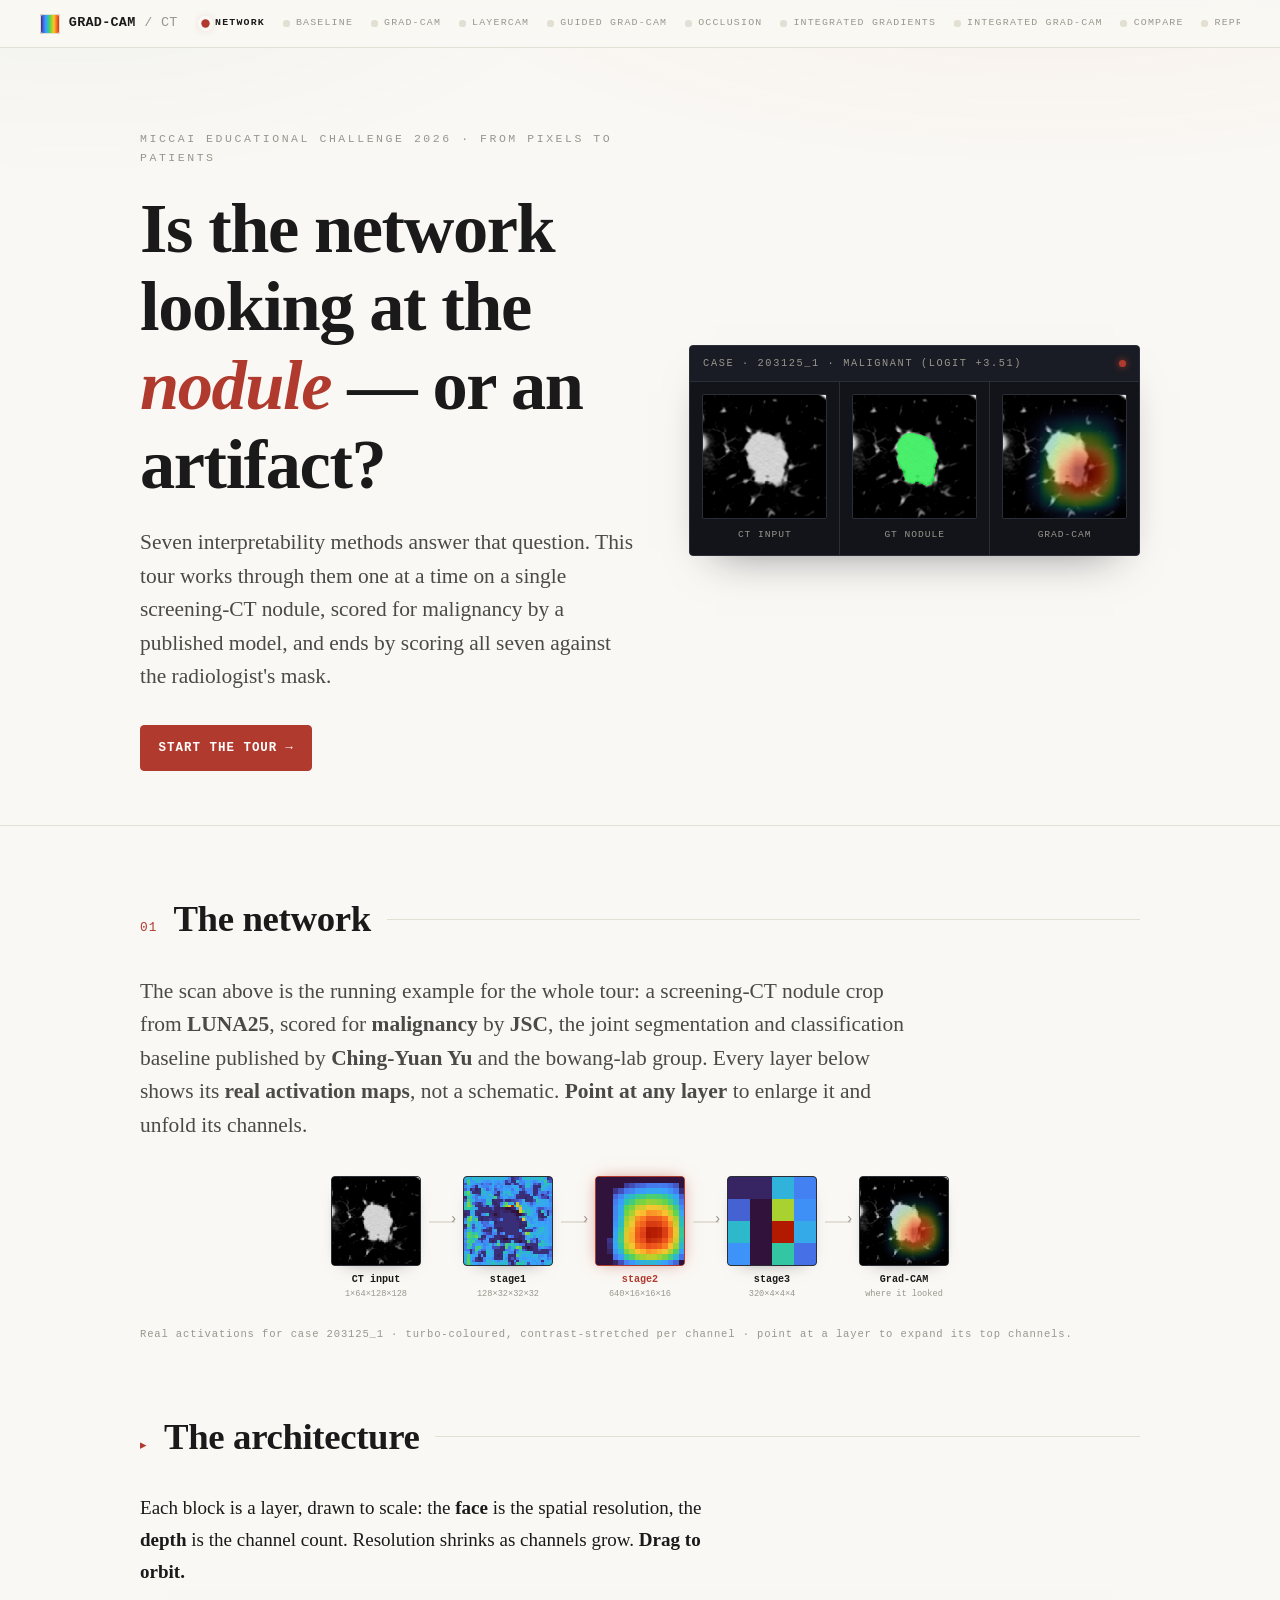
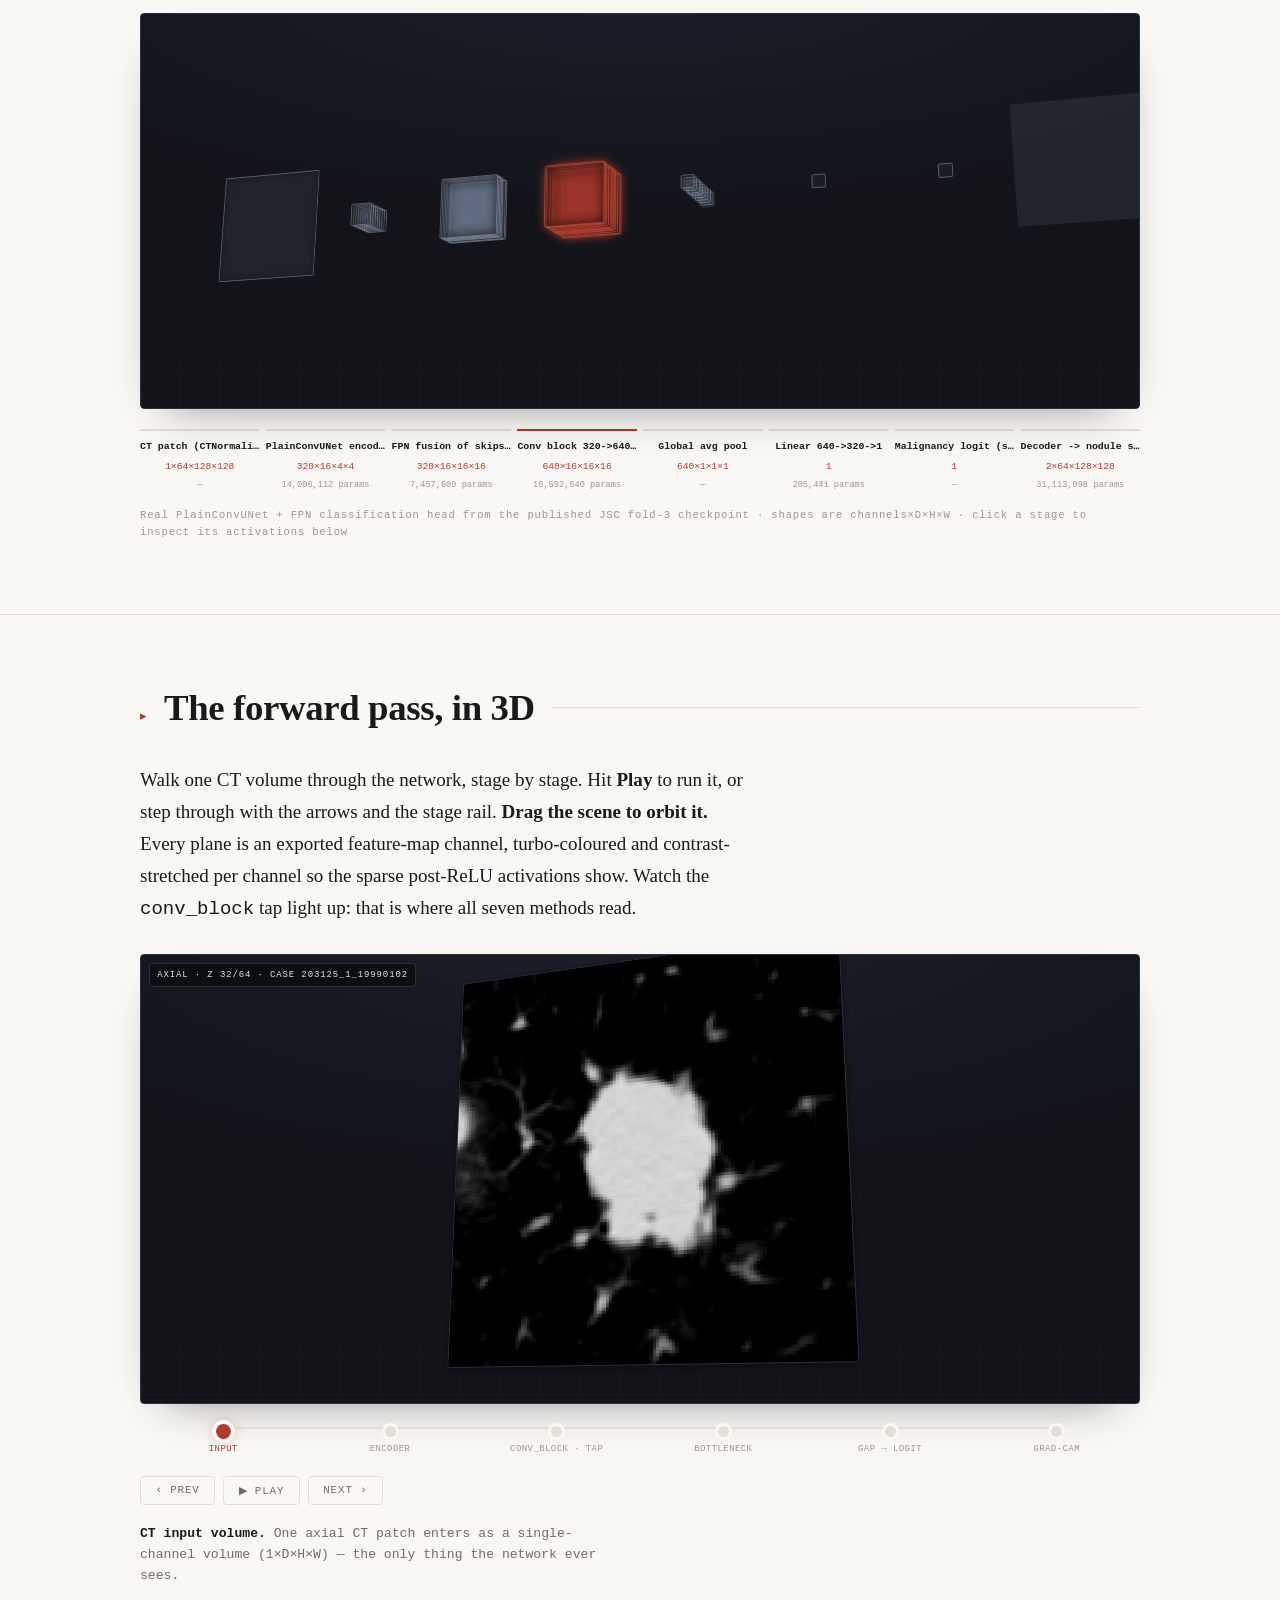
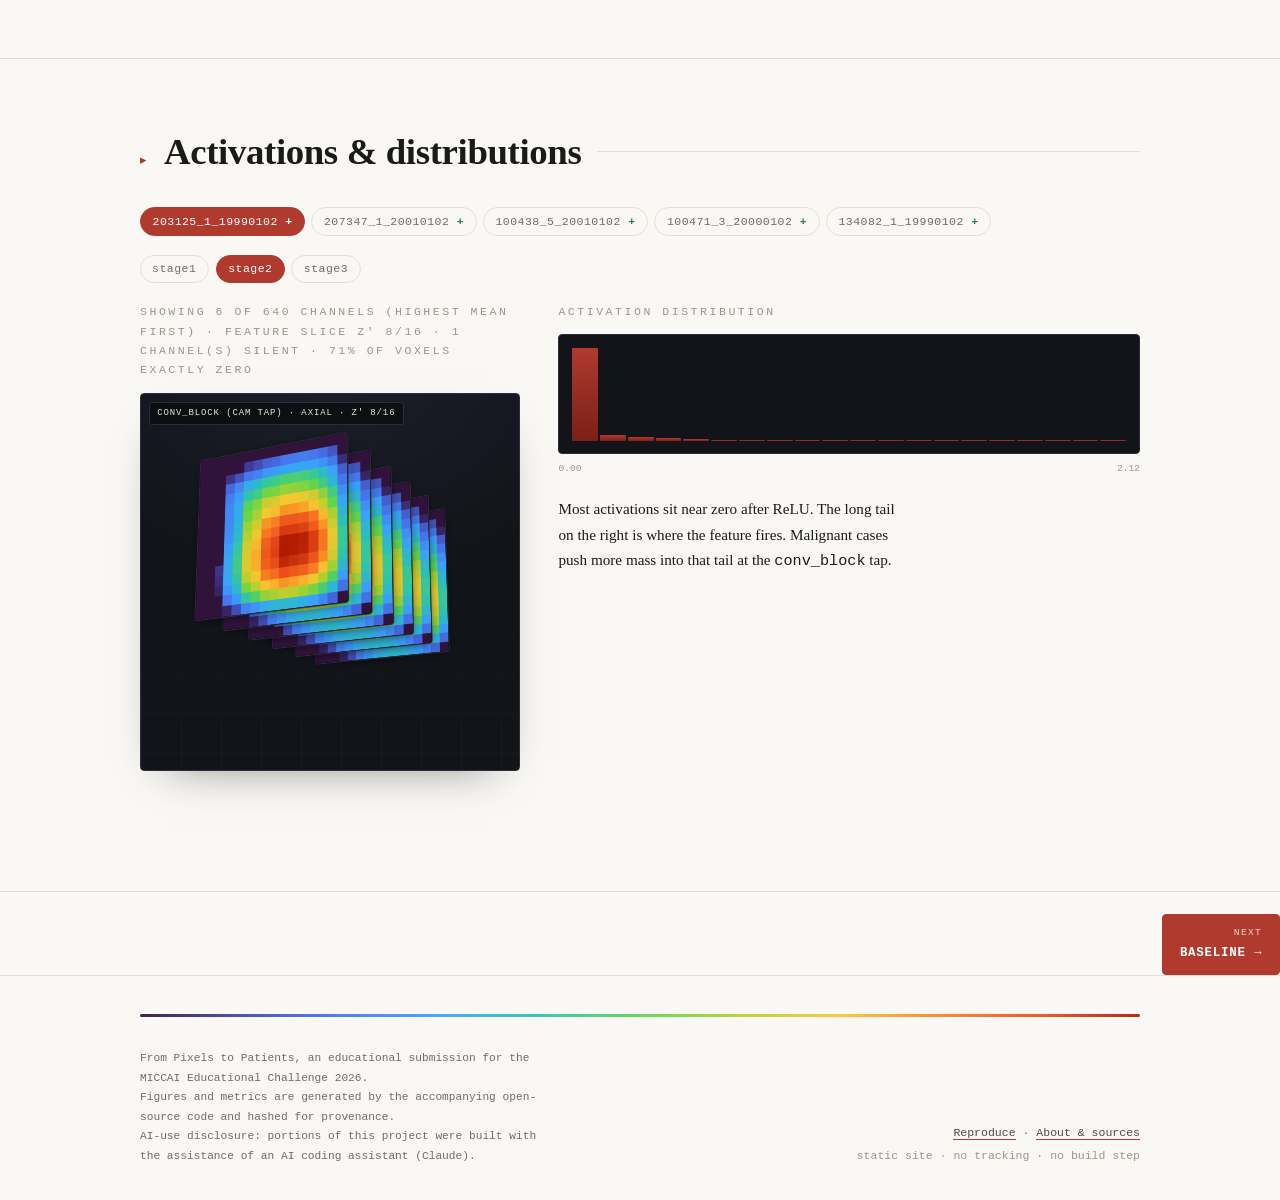
==== commit c4b20f01: "docs: credit JSC to Ching-Yuan Yu, drop the dataset-ID parenthetical The network section credited JS" ====
--- a/web/index.html
+++ b/web/index.html
@@ -63,8 +63,9 @@
       </div>
       <p class="lede reveal" style="margin-bottom:1.6rem; max-width:72ch">
         The scan above is the running example for the whole tour: a screening&#8209;CT nodule crop from
-        <b>LUNA25</b> (<span class="mono">FLARE&#8209;AutoMSC Dataset005</span>), scored for
-        <b>malignancy</b> by the published <b>JSC</b> joint segmentation + classification baseline.
+        <b>LUNA25</b>, scored for <b>malignancy</b> by <b>JSC</b>, the joint segmentation and
+        classification baseline published by <b>Ching&#8209;Yuan&nbsp;Yu</b> and the
+        <a href="https://github.com/bowang-lab/JSC">bowang&#8209;lab</a> group.
         Every layer below shows its <b>real activation maps</b>, not a schematic.
         <b>Point at any layer</b> to enlarge it and unfold its channels.
       </p>
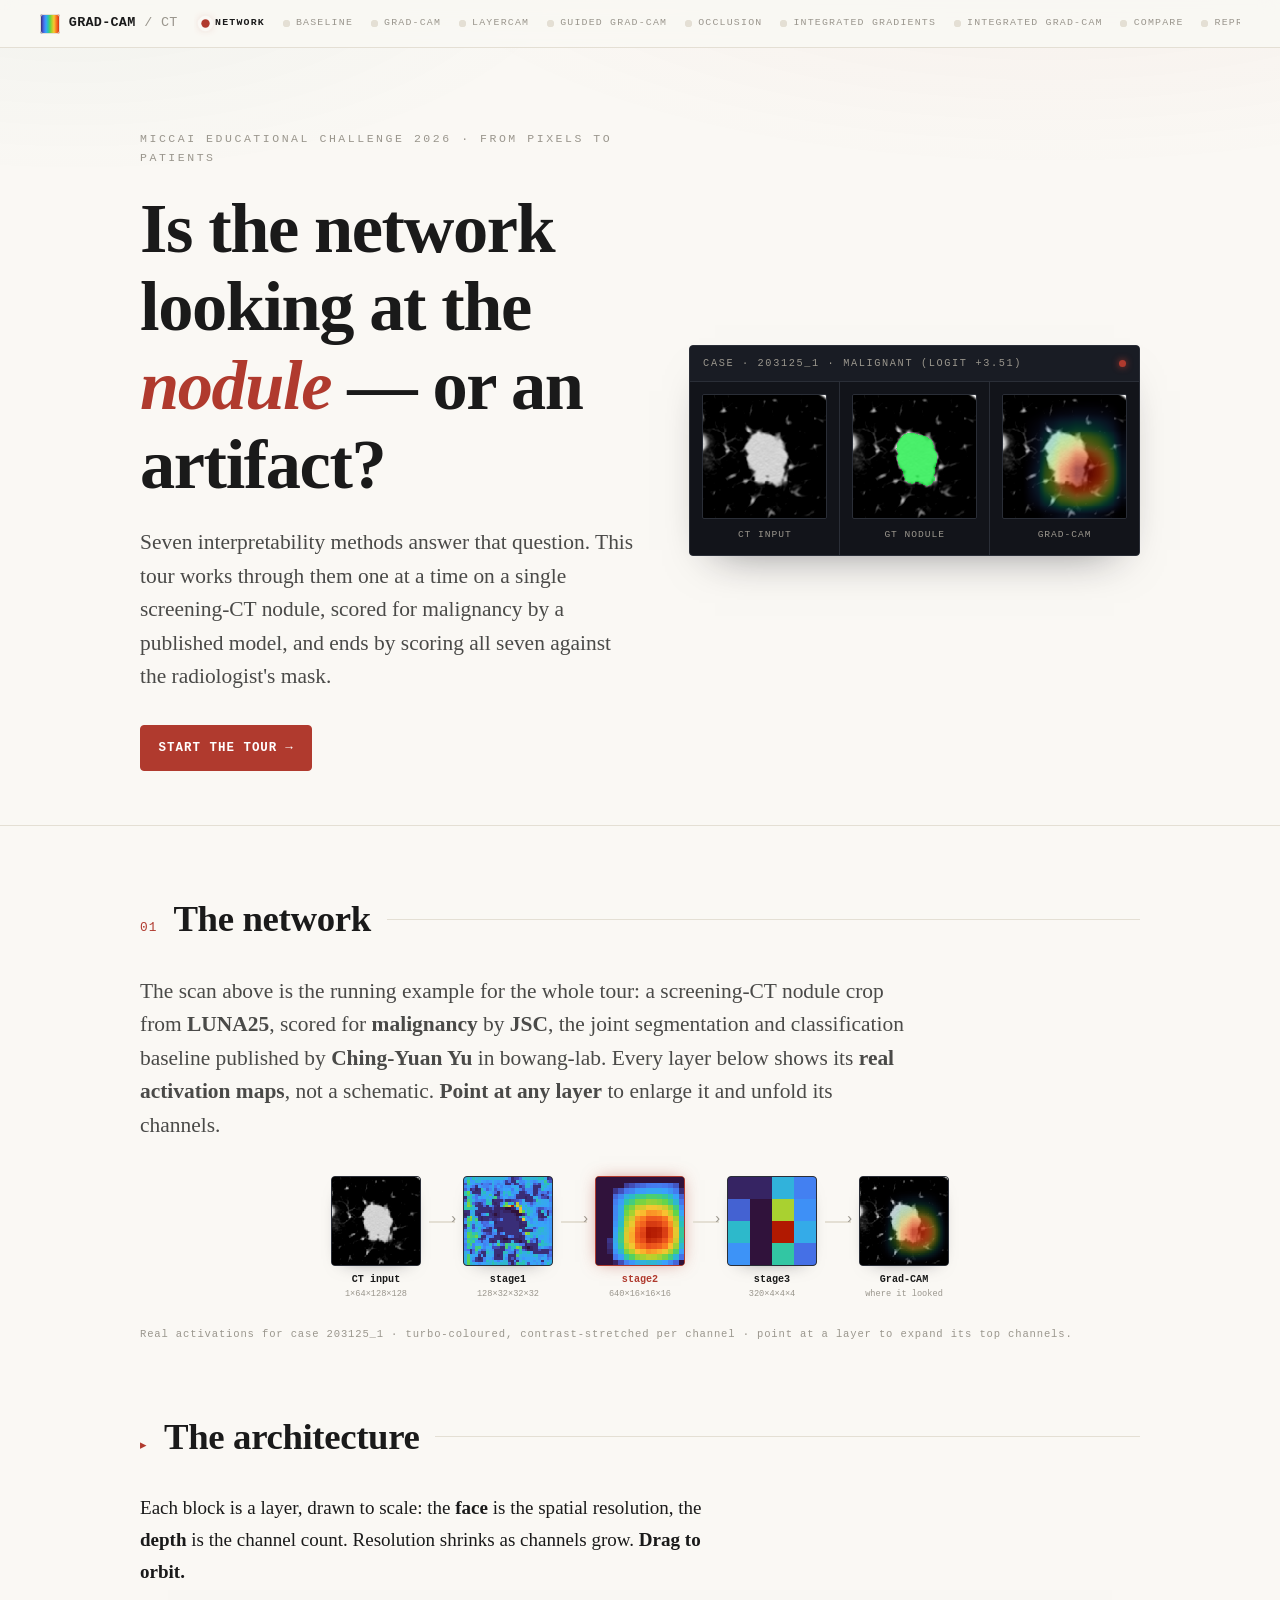
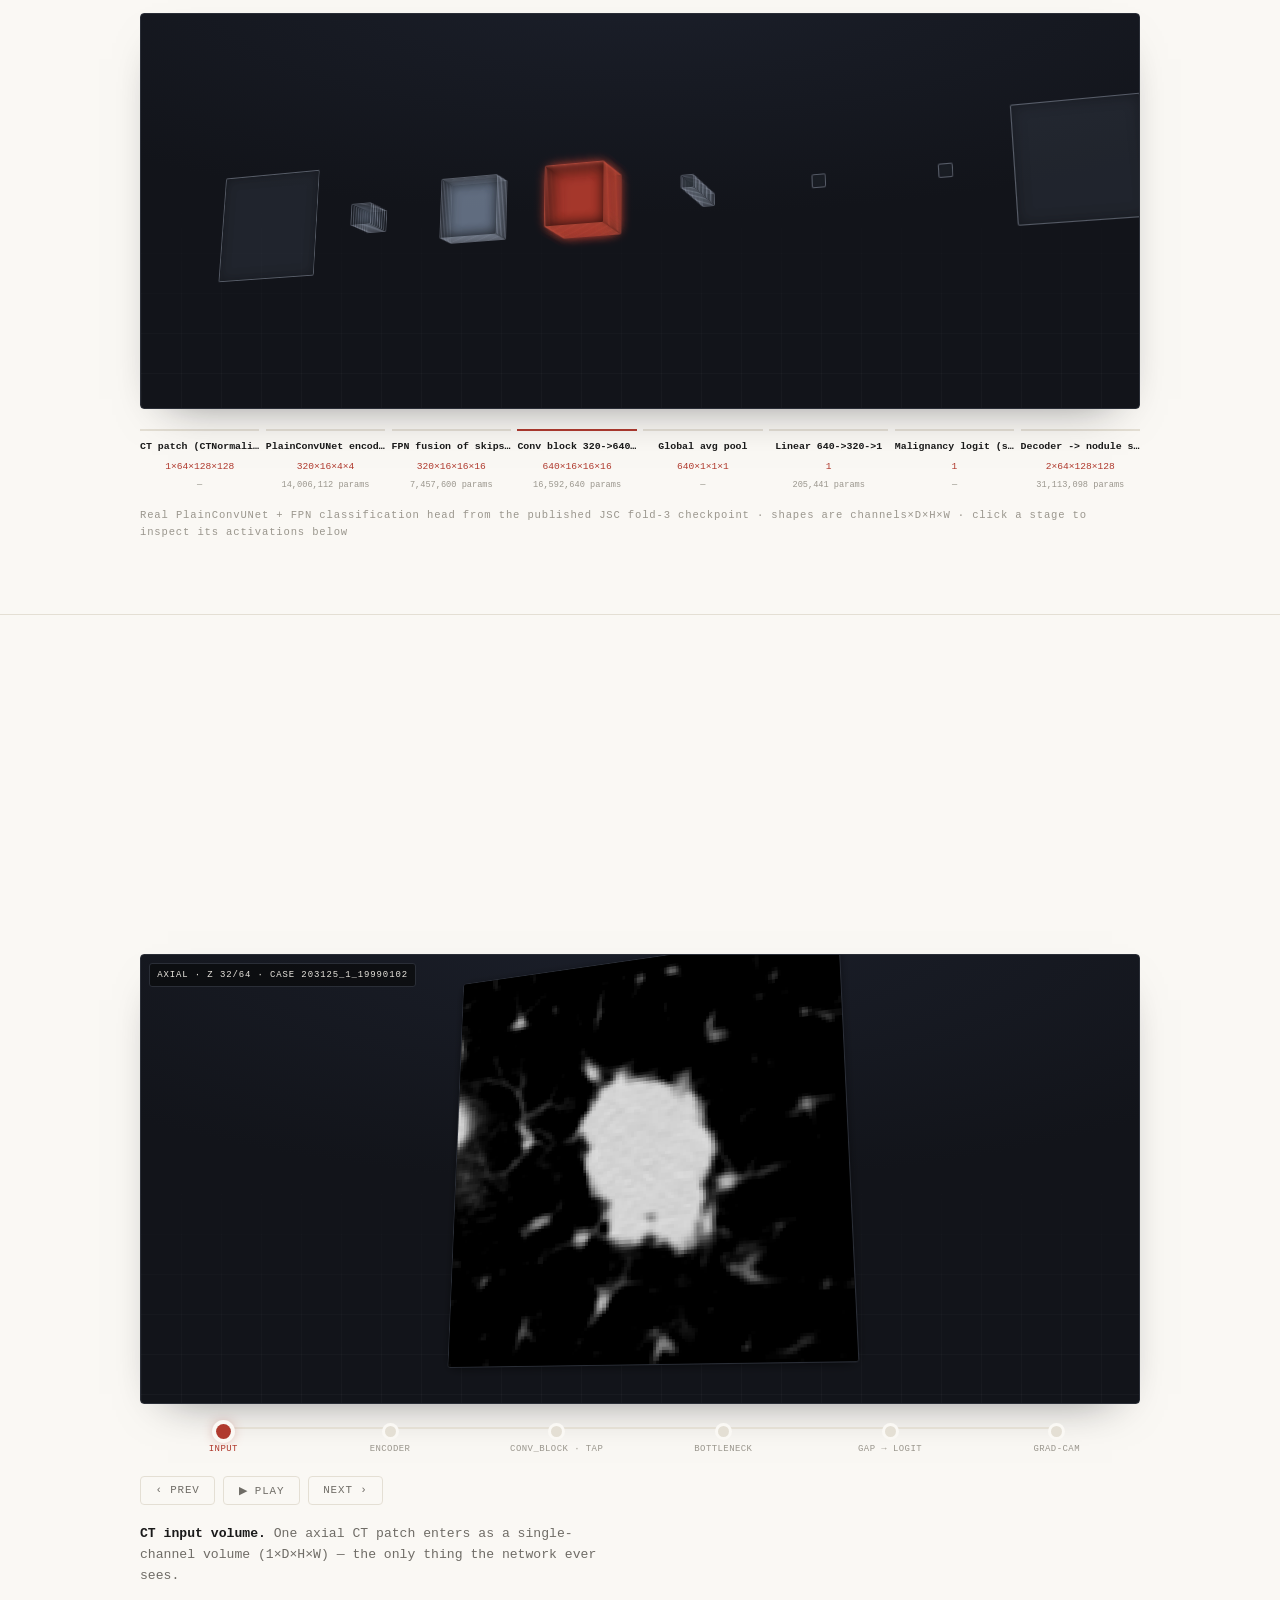
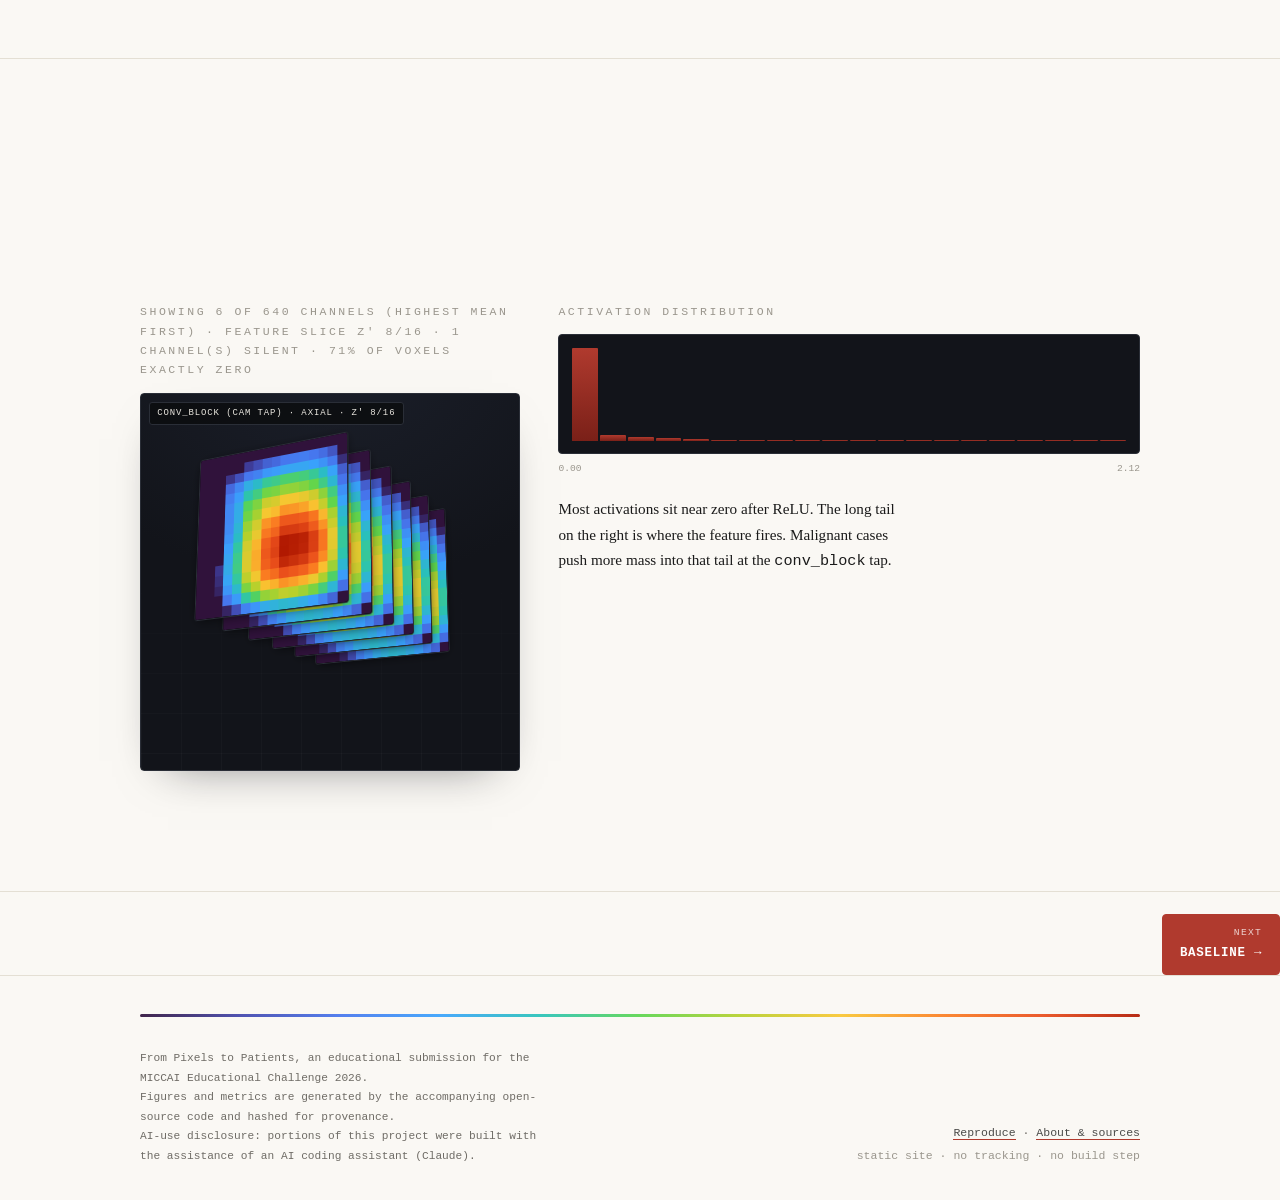
==== commit 6d004ca7: "docs: attribute JSC to Ching-Yuan Yu with bowang-lab as affiliation "and the bowang-lab group" share" ====
--- a/web/index.html
+++ b/web/index.html
@@ -64,8 +64,8 @@
       <p class="lede reveal" style="margin-bottom:1.6rem; max-width:72ch">
         The scan above is the running example for the whole tour: a screening&#8209;CT nodule crop from
         <b>LUNA25</b>, scored for <b>malignancy</b> by <b>JSC</b>, the joint segmentation and
-        classification baseline published by <b>Ching&#8209;Yuan&nbsp;Yu</b> and the
-        <a href="https://github.com/bowang-lab/JSC">bowang&#8209;lab</a> group.
+        classification baseline published by <b>Ching&#8209;Yuan&nbsp;Yu</b> in
+        <a href="https://github.com/bowang-lab/JSC">bowang&#8209;lab</a>.
         Every layer below shows its <b>real activation maps</b>, not a schematic.
         <b>Point at any layer</b> to enlarge it and unfold its channels.
       </p>
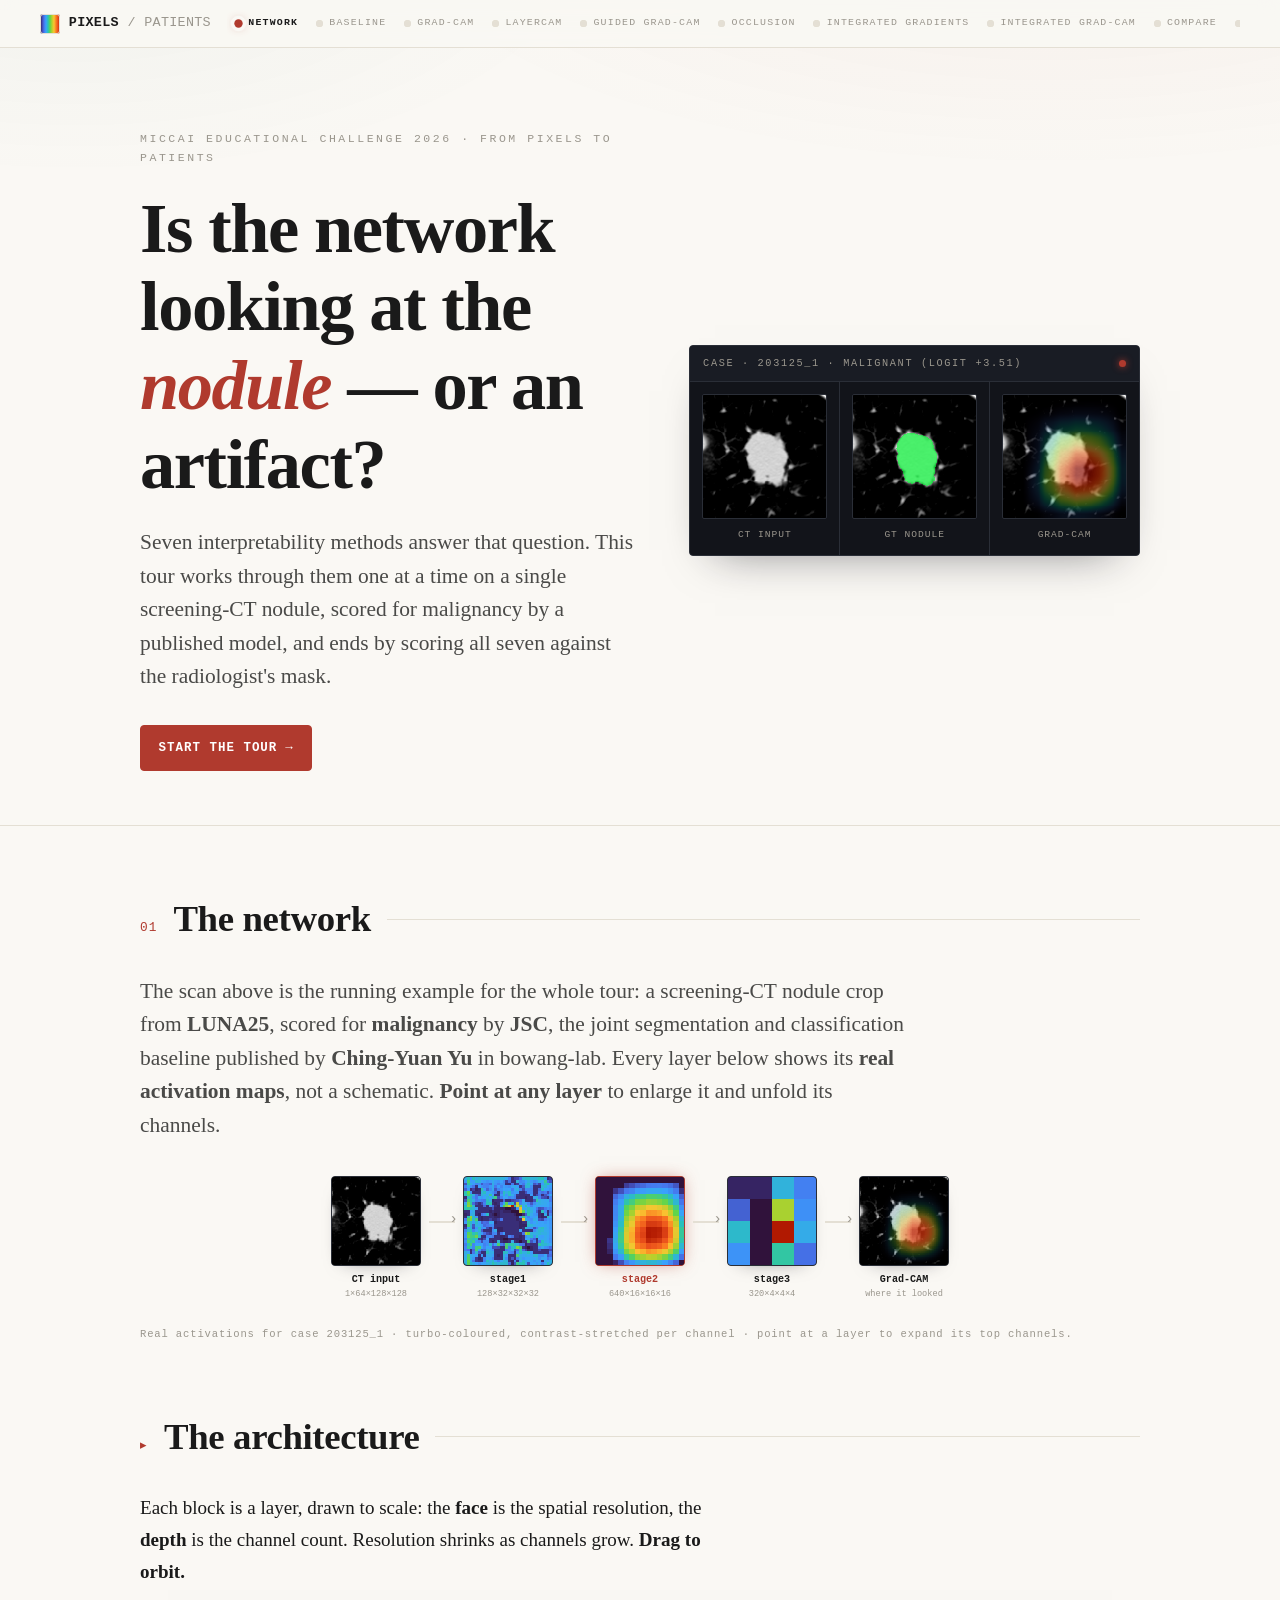
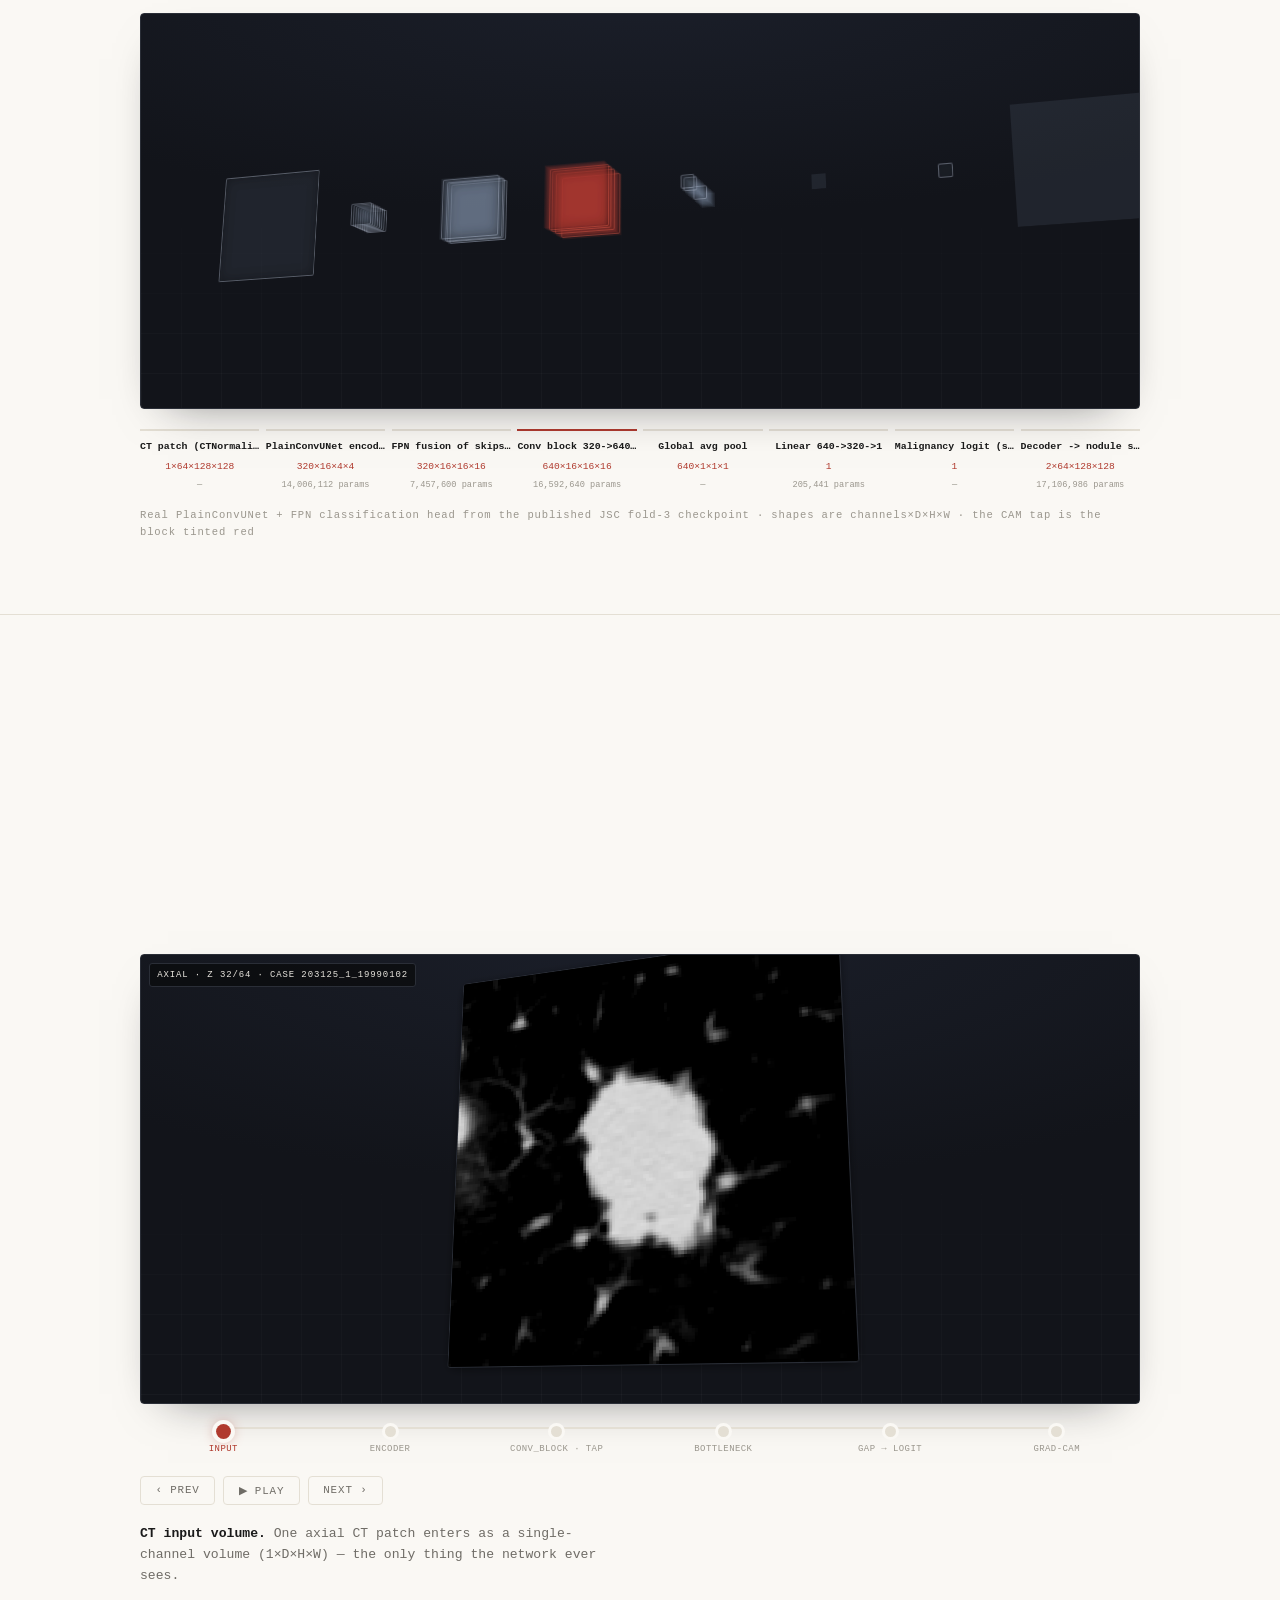
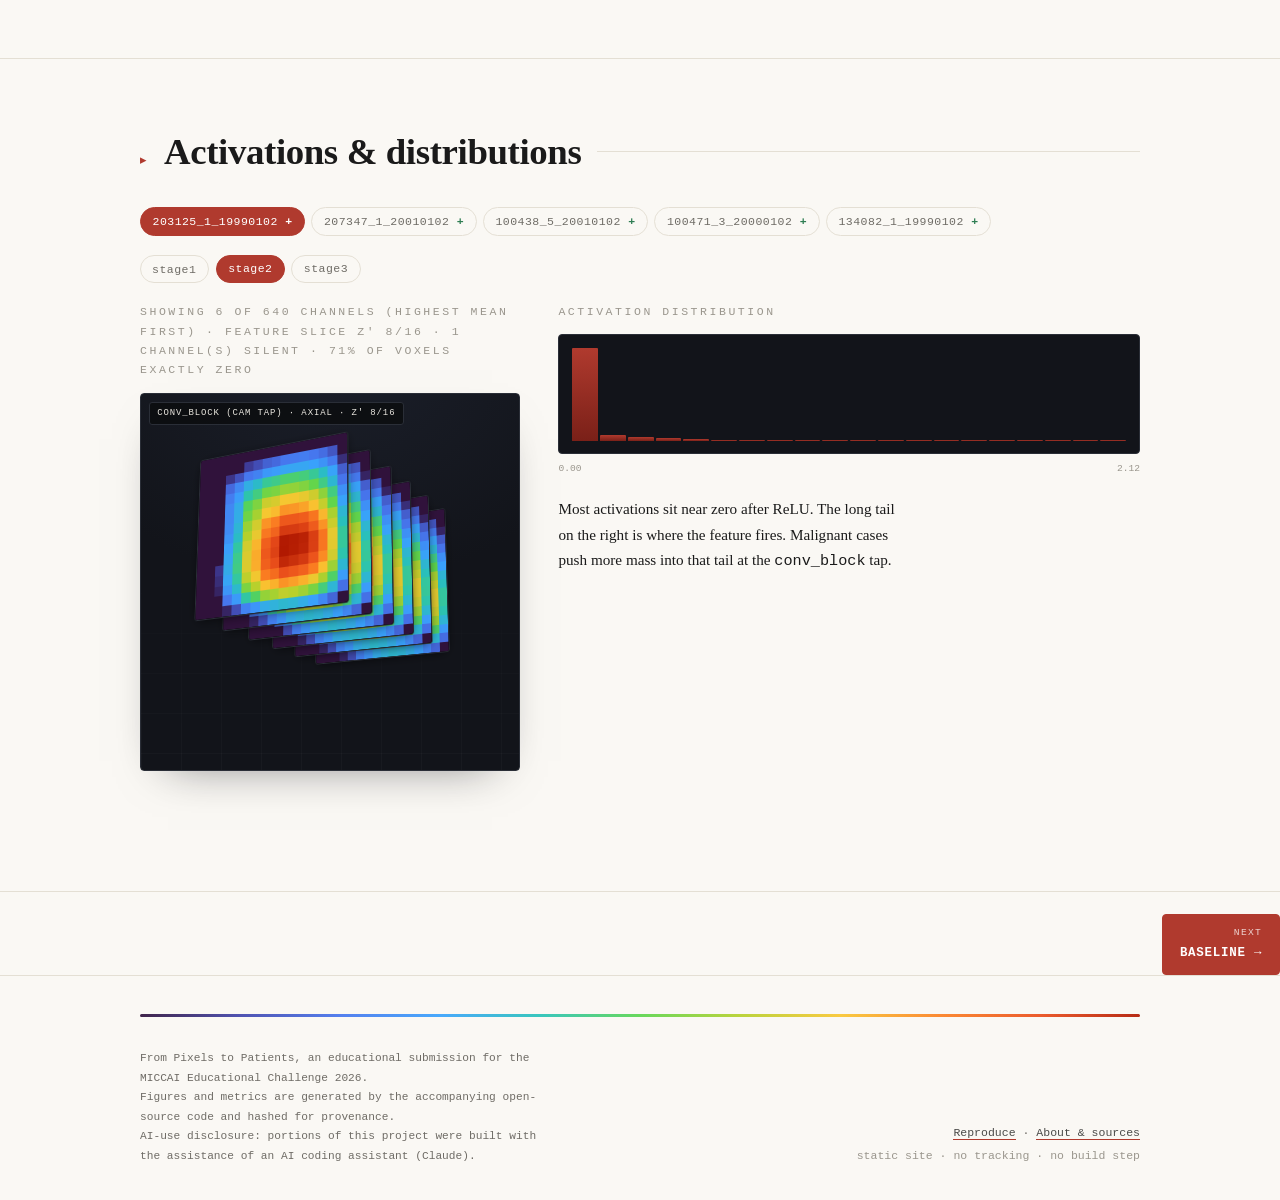
==== commit 7ae8b665: "fix(arch): stop the CAM-tap block inviting a click it cannot answer The orange block glowed and read" ====
--- a/web/index.html
+++ b/web/index.html
@@ -5,7 +5,7 @@
   <meta name="viewport" content="width=device-width, initial-scale=1" />
   <title>From Pixels to Patients: Attribution Methods on Lung CT</title>
   <meta name="description" content="An implementation-first tour of seven attribution methods for medical-imaging CNNs, measured on real lung CT. MICCAI Educational Challenge 2026." />
-  <link rel="stylesheet" href="styles.css?v=16" />
+  <link rel="stylesheet" href="styles.css?v=17" />
   <style>
     /* histogram + layer tabs (all 3D scene styling lives in styles.css) */
     .hist { display: flex; align-items: flex-end; gap: 2px; height: 120px; padding: 0.8rem; background: var(--card); border: 1px solid var(--line-dk); border-radius: var(--radius); }
@@ -16,7 +16,7 @@
 </head>
 <body>
   <nav class="chain-top">
-    <a class="brand" href="index.html"><span class="mark" aria-hidden="true"></span><b>GRAD-CAM</b><span>/ CT</span></a>
+    <a class="brand" href="index.html"><span class="mark" aria-hidden="true"></span><b>PIXELS</b><span>/ PATIENTS</span></a>
     <div class="chain-rail" data-chain-rail></div>
   </nav>
 
@@ -79,7 +79,7 @@
       <div class="sec-head reveal"><span class="num">▸</span><h2>The architecture</h2><span class="rule"></span></div>
       <p class="intuition reveal" style="max-width:62ch; margin-bottom:1.6rem">Each block is a layer, drawn to scale: the <b>face</b> is the spatial resolution, the <b>depth</b> is the channel count. Resolution shrinks as channels grow. <b>Drag to orbit.</b></p>
       <div class="reveal" id="arch-mount"></div>
-      <p class="figcap" style="margin-top:0.9rem">Real <span class="mono">PlainConvUNet</span> + FPN classification head from the published JSC fold&#8209;3 checkpoint · shapes are channels×D×H×W · click a stage to inspect its activations below</p>
+      <p class="figcap" style="margin-top:0.9rem">Real <span class="mono">PlainConvUNet</span> + FPN classification head from the published JSC fold&#8209;3 checkpoint · shapes are channels×D×H×W · the CAM tap is the block tinted red</p>
     </div>
   </section>
 
@@ -148,12 +148,12 @@
   </footer>
 
   <script type="module">
-    import { loadJSON } from "./js/data.js?v=2";
-    import { mountFlow, mountDeck, initPipeline, mountArchitecture } from "./js/scene3d.js?v=8";
+    import { loadJSON } from "./js/data.js?v=3";
+    import { mountFlow, mountDeck, initPipeline, mountArchitecture } from "./js/scene3d.js?v=9";
     const ROOT = "public/data";
     const shortLabel = (id) => id.replace(/^\d+_/, "").replace(/_(pos|neg)\d*$/, "");
     const signOf = (id) => (/neg\d*$/.test(id) ? "−" : "+");
-    let curActs = null, curLayer = "stage2", arch = null;
+    let curActs = null, curLayer = "stage2";
 
     function renderLayerTabs() {
       const lt = document.getElementById("layer-tabs");
@@ -169,7 +169,6 @@
 
     function syncLayer() {
       renderLayerTabs();
-      if (arch) arch.select(curLayer);
       if (curActs) renderActs();
     }
 
@@ -213,10 +212,7 @@
 
       mountFlow(document.getElementById("flow-mount"), { acts: acts0, ctPayload, heatPayload });
 
-      arch = mountArchitecture(document.getElementById("arch-mount"), graph, {
-        onSelect: (id) => { curLayer = id; syncLayer(); },
-      });
-      arch.select(curLayer);
+      mountArchitecture(document.getElementById("arch-mount"), graph);
       renderLayerTabs();
       const tabs = document.getElementById("tabs");
       manifest.examples.forEach((id, i) => {
--- a/web/styles.css
+++ b/web/styles.css
@@ -376,7 +376,6 @@
   transition-delay: var(--d, 0s);
 }
 .block.in { transform: translateX(var(--x)); opacity: 1; }
-.block.clk { cursor: pointer; }
 .slab {
   position: absolute; left: 50%; top: 50%; width: var(--fs); height: var(--fs);
   transform: translate(-50%, -50%) translateZ(calc((var(--i) - var(--mid, 0)) * var(--sg, 5px)));
@@ -384,12 +383,15 @@
   border: 1px solid rgba(190,200,216,0.34);
   border-radius: 2px; box-shadow: inset 0 0 14px rgba(0,0,0,0.32);
 }
-.block.clk:hover .slab { border-color: rgba(224,226,236,0.6); background: rgba(150,165,190,0.17); }
+/* CAM tap: a flat tint, deliberately NOT a glow. The outer glow read as an
+   interactive/hover state on the one block people most want to click, and the
+   diagram handles no clicks. The legend below already appends "· TAP", so the
+   colour only has to make the block findable, not look pressable. */
 .block.tap .slab {
-  background: rgba(176,58,46,0.16); border-color: rgba(214,90,70,0.55);
-  box-shadow: inset 0 0 14px rgba(0,0,0,0.32), 0 0 12px -3px rgba(176,58,46,0.55);
-}
-.block.sel .slab { border-color: rgba(232,124,104,0.9); background: rgba(176,58,46,0.24); }
+  background: rgba(176,58,46,0.13);
+  border-color: rgba(214,90,70,0.40);
+  box-shadow: inset 0 0 14px rgba(0,0,0,0.32);
+}
 /* flat legend under the 3D diagram — crisp, horizontal, in layer order */
 .arch-labels { display: flex; gap: 0.4rem; margin-top: 1.2rem; }
 .arch-lab {
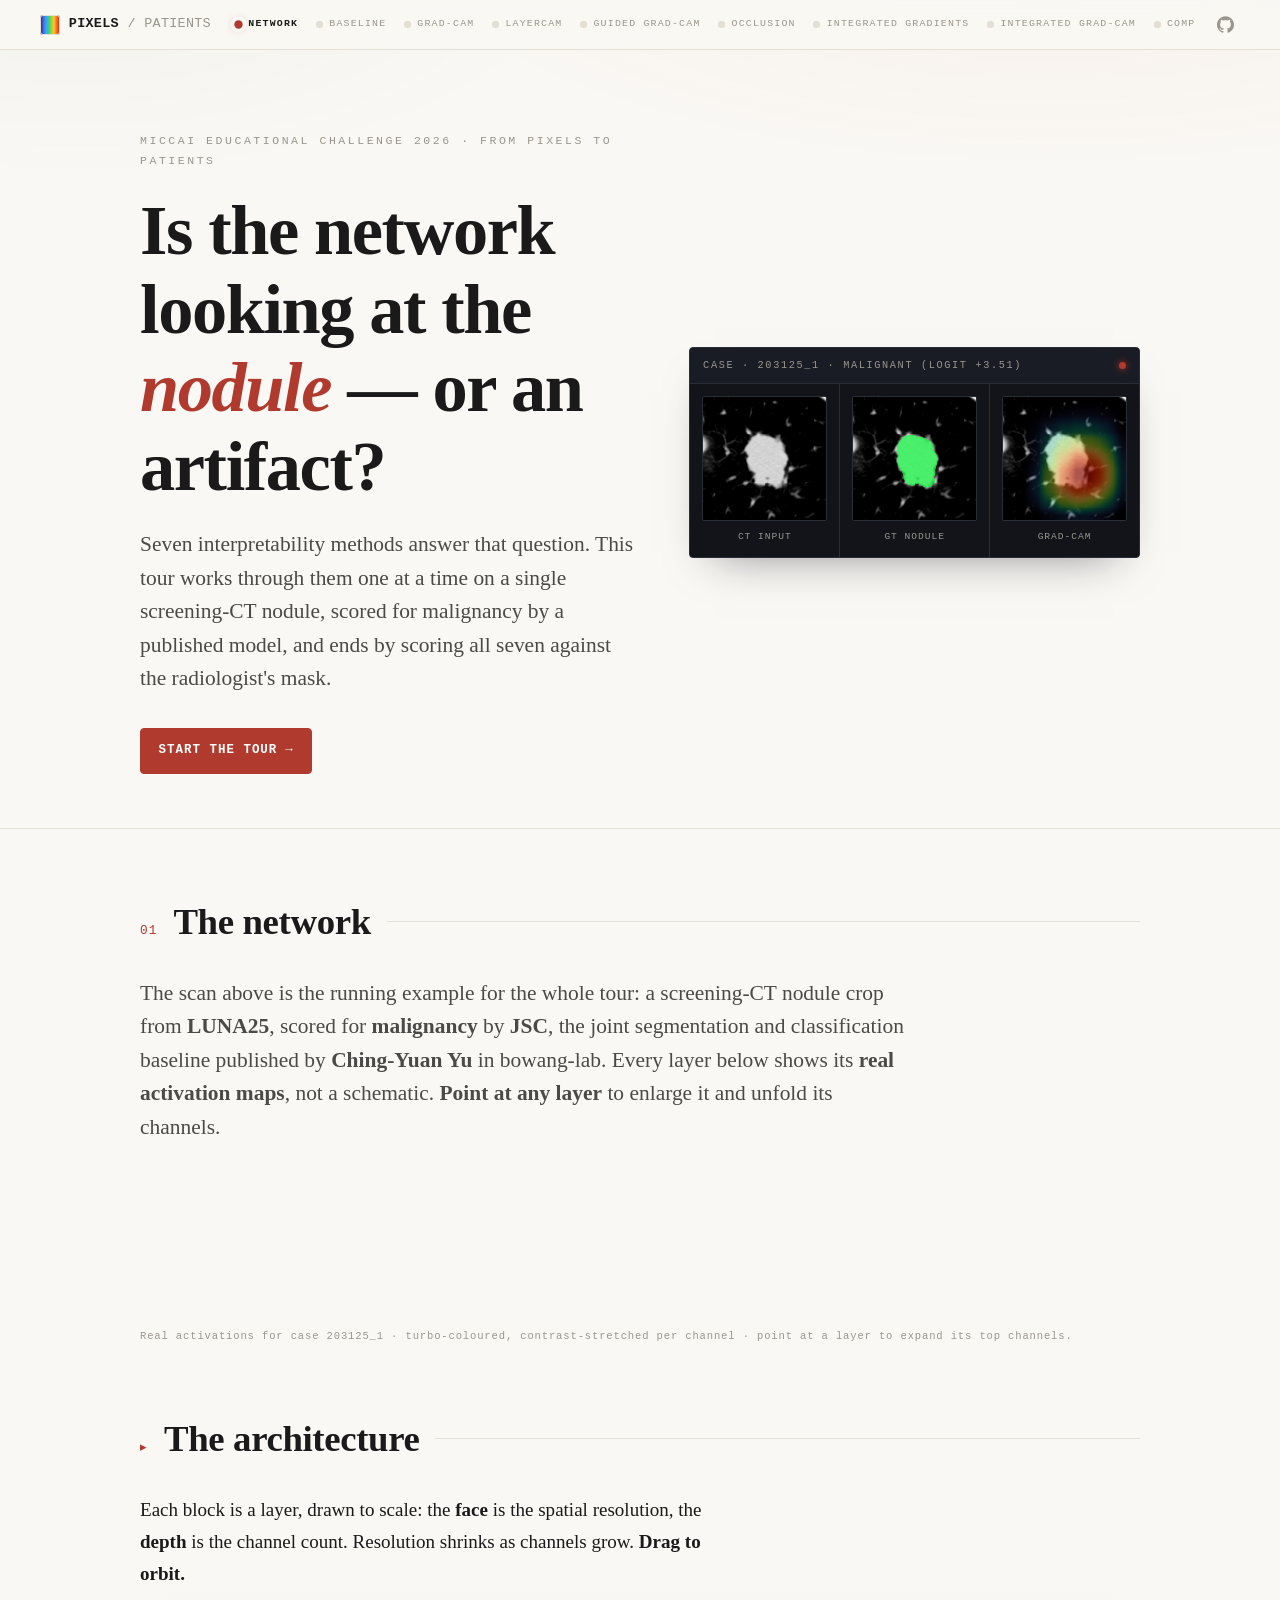
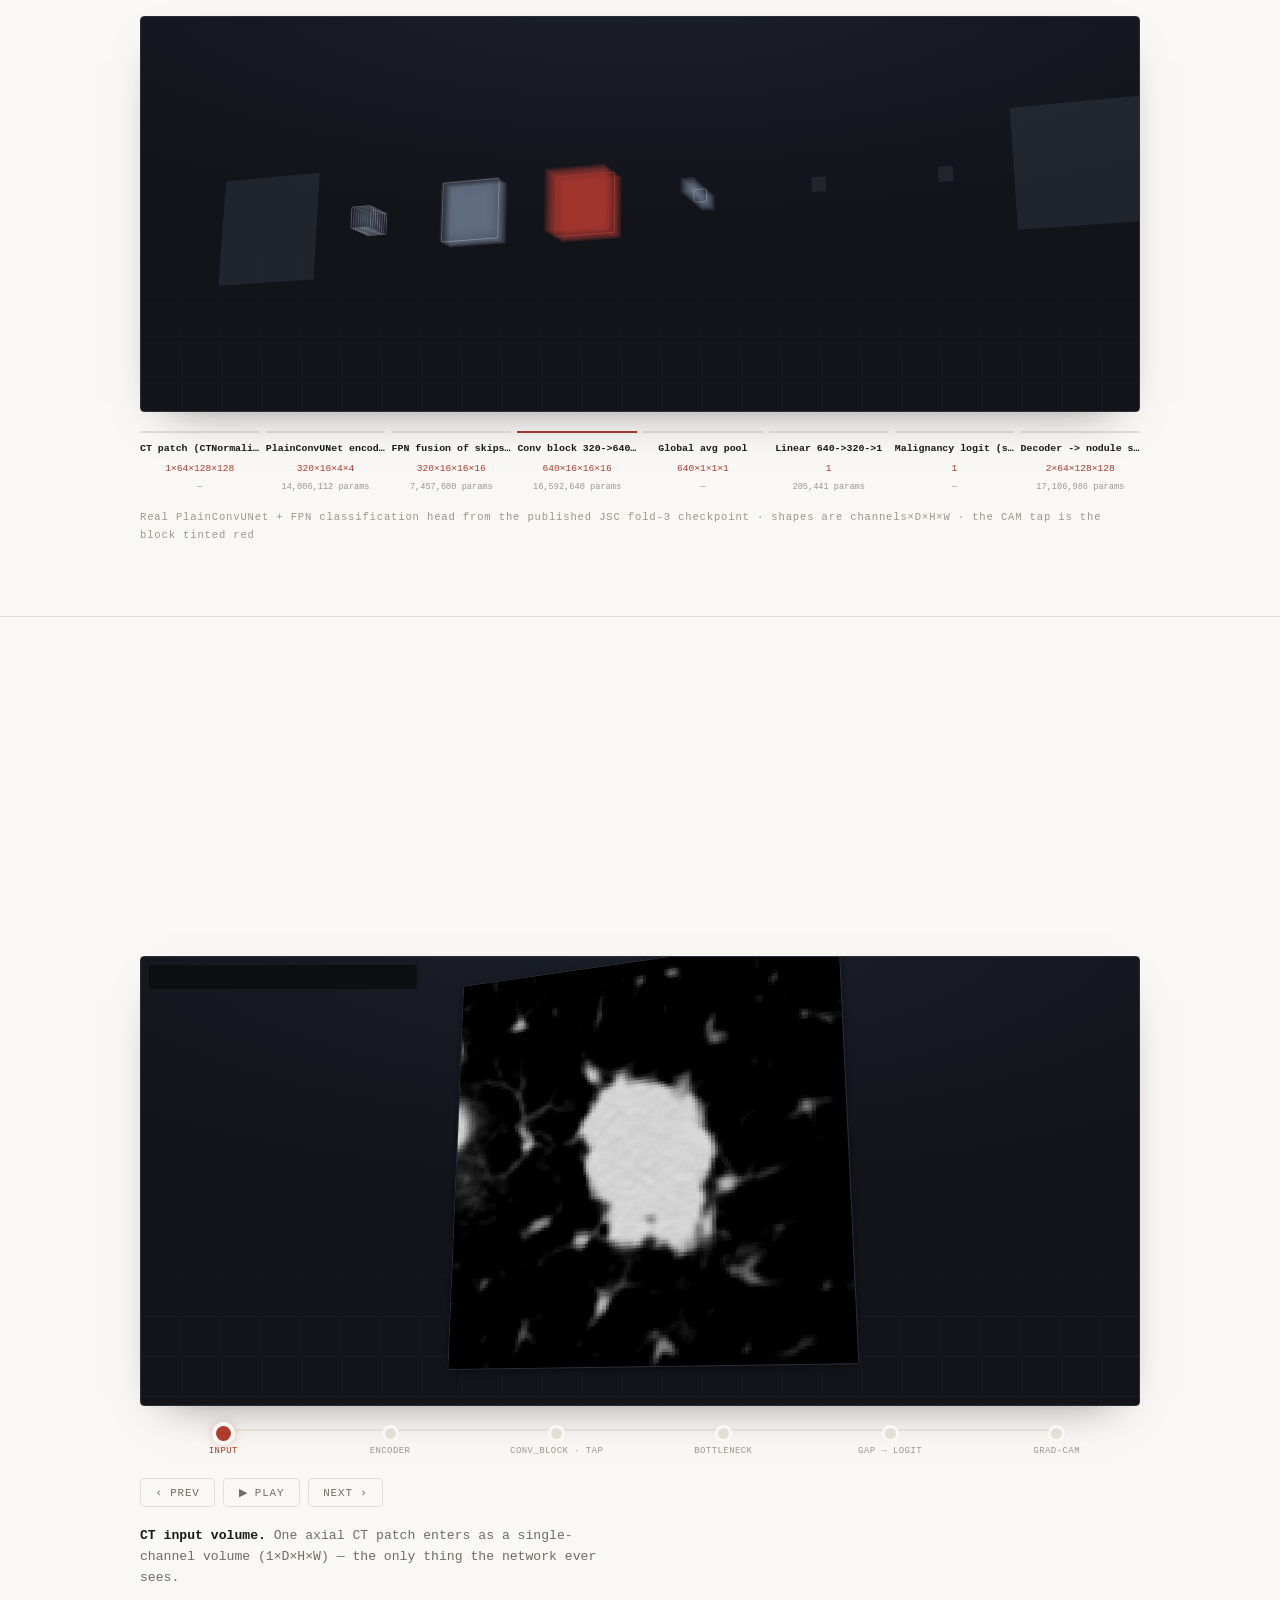
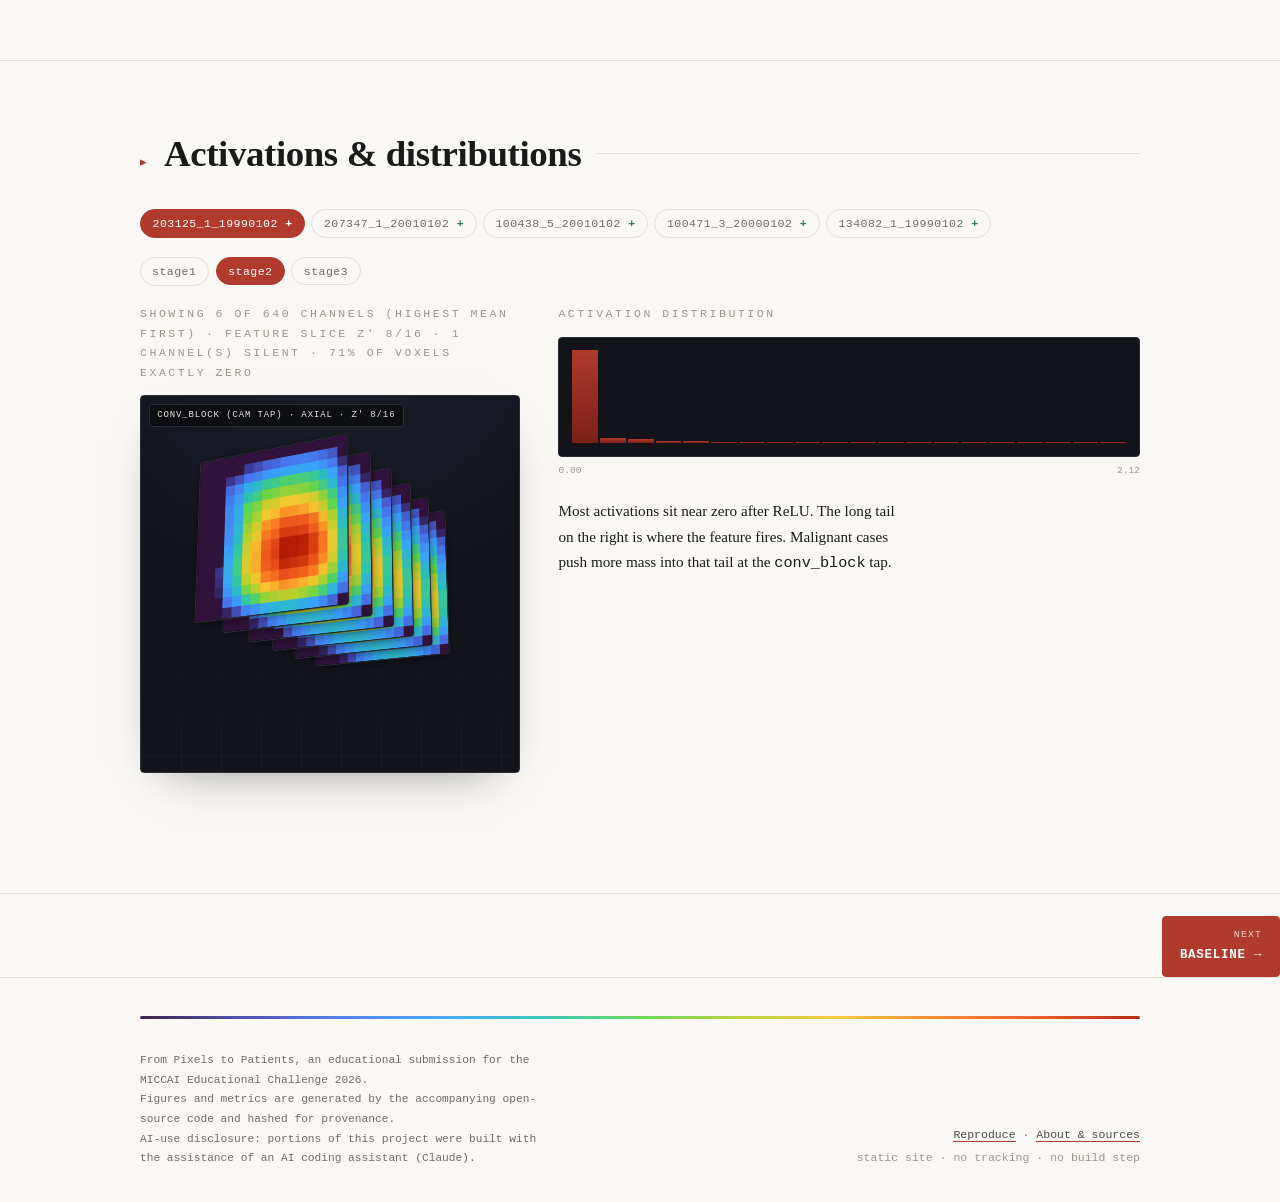
==== commit 00fedf19: "feat(web): link the source — nav mark on every page, and the clone step reproduce.html had no link t" ====
--- a/web/index.html
+++ b/web/index.html
@@ -5,7 +5,7 @@
   <meta name="viewport" content="width=device-width, initial-scale=1" />
   <title>From Pixels to Patients: Attribution Methods on Lung CT</title>
   <meta name="description" content="An implementation-first tour of seven attribution methods for medical-imaging CNNs, measured on real lung CT. MICCAI Educational Challenge 2026." />
-  <link rel="stylesheet" href="styles.css?v=17" />
+  <link rel="stylesheet" href="styles.css?v=18" />
   <style>
     /* histogram + layer tabs (all 3D scene styling lives in styles.css) */
     .hist { display: flex; align-items: flex-end; gap: 2px; height: 120px; padding: 0.8rem; background: var(--card); border: 1px solid var(--line-dk); border-radius: var(--radius); }
@@ -18,6 +18,8 @@
   <nav class="chain-top">
     <a class="brand" href="index.html"><span class="mark" aria-hidden="true"></span><b>PIXELS</b><span>/ PATIENTS</span></a>
     <div class="chain-rail" data-chain-rail></div>
+    <a class="gh" href="https://github.com/Bardli/pixels-to-patients" aria-label="Source code on GitHub"
+       title="Source code on GitHub"><svg viewBox="0 0 24 24" width="17" height="17" aria-hidden="true" focusable="false"><path fill="currentColor" d="M12 .297c-6.63 0-12 5.373-12 12 0 5.303 3.438 9.8 8.205 11.385.6.113.82-.258.82-.577 0-.285-.01-1.04-.015-2.04-3.338.724-4.042-1.61-4.042-1.61C4.422 18.07 3.633 17.7 3.633 17.7c-1.087-.744.084-.729.084-.729 1.205.084 1.838 1.236 1.838 1.236 1.07 1.835 2.809 1.305 3.495.998.108-.776.417-1.305.76-1.605-2.665-.3-5.466-1.332-5.466-5.93 0-1.31.465-2.38 1.235-3.22-.135-.303-.54-1.523.105-3.176 0 0 1.005-.322 3.3 1.23.96-.267 1.98-.399 3-.405 1.02.006 2.04.138 3 .405 2.28-1.552 3.285-1.23 3.285-1.23.645 1.653.24 2.873.12 3.176.765.84 1.23 1.91 1.23 3.22 0 4.61-2.805 5.625-5.475 5.92.42.36.81 1.096.81 2.22 0 1.606-.015 2.896-.015 3.286 0 .315.21.69.825.57C20.565 22.092 24 17.592 24 12.297c0-6.627-5.373-12-12-12"/></svg></a>
   </nav>
 
   <header class="hero">
--- a/web/styles.css
+++ b/web/styles.css
@@ -473,6 +473,16 @@
   border-bottom: 1px solid var(--line);
 }
 .chain-top .brand { flex: none; }
+/* Source link, pinned right. flex:none so the horizontally scrolling rail
+   never squeezes it off on a narrow viewport. */
+.chain-top .gh {
+  flex: none; display: inline-flex; align-items: center; justify-content: center;
+  width: 30px; height: 30px; border-radius: var(--radius);
+  color: var(--ink-faint); border: 1px solid transparent;
+  transition: color .18s, border-color .18s, background .18s;
+}
+.chain-top .gh:hover { color: var(--ink); border-color: var(--line); background: var(--bg-tint); }
+.chain-top .gh svg { display: block; }
 
 .chain-rail {
   display: flex; align-items: center; gap: 0.1rem;
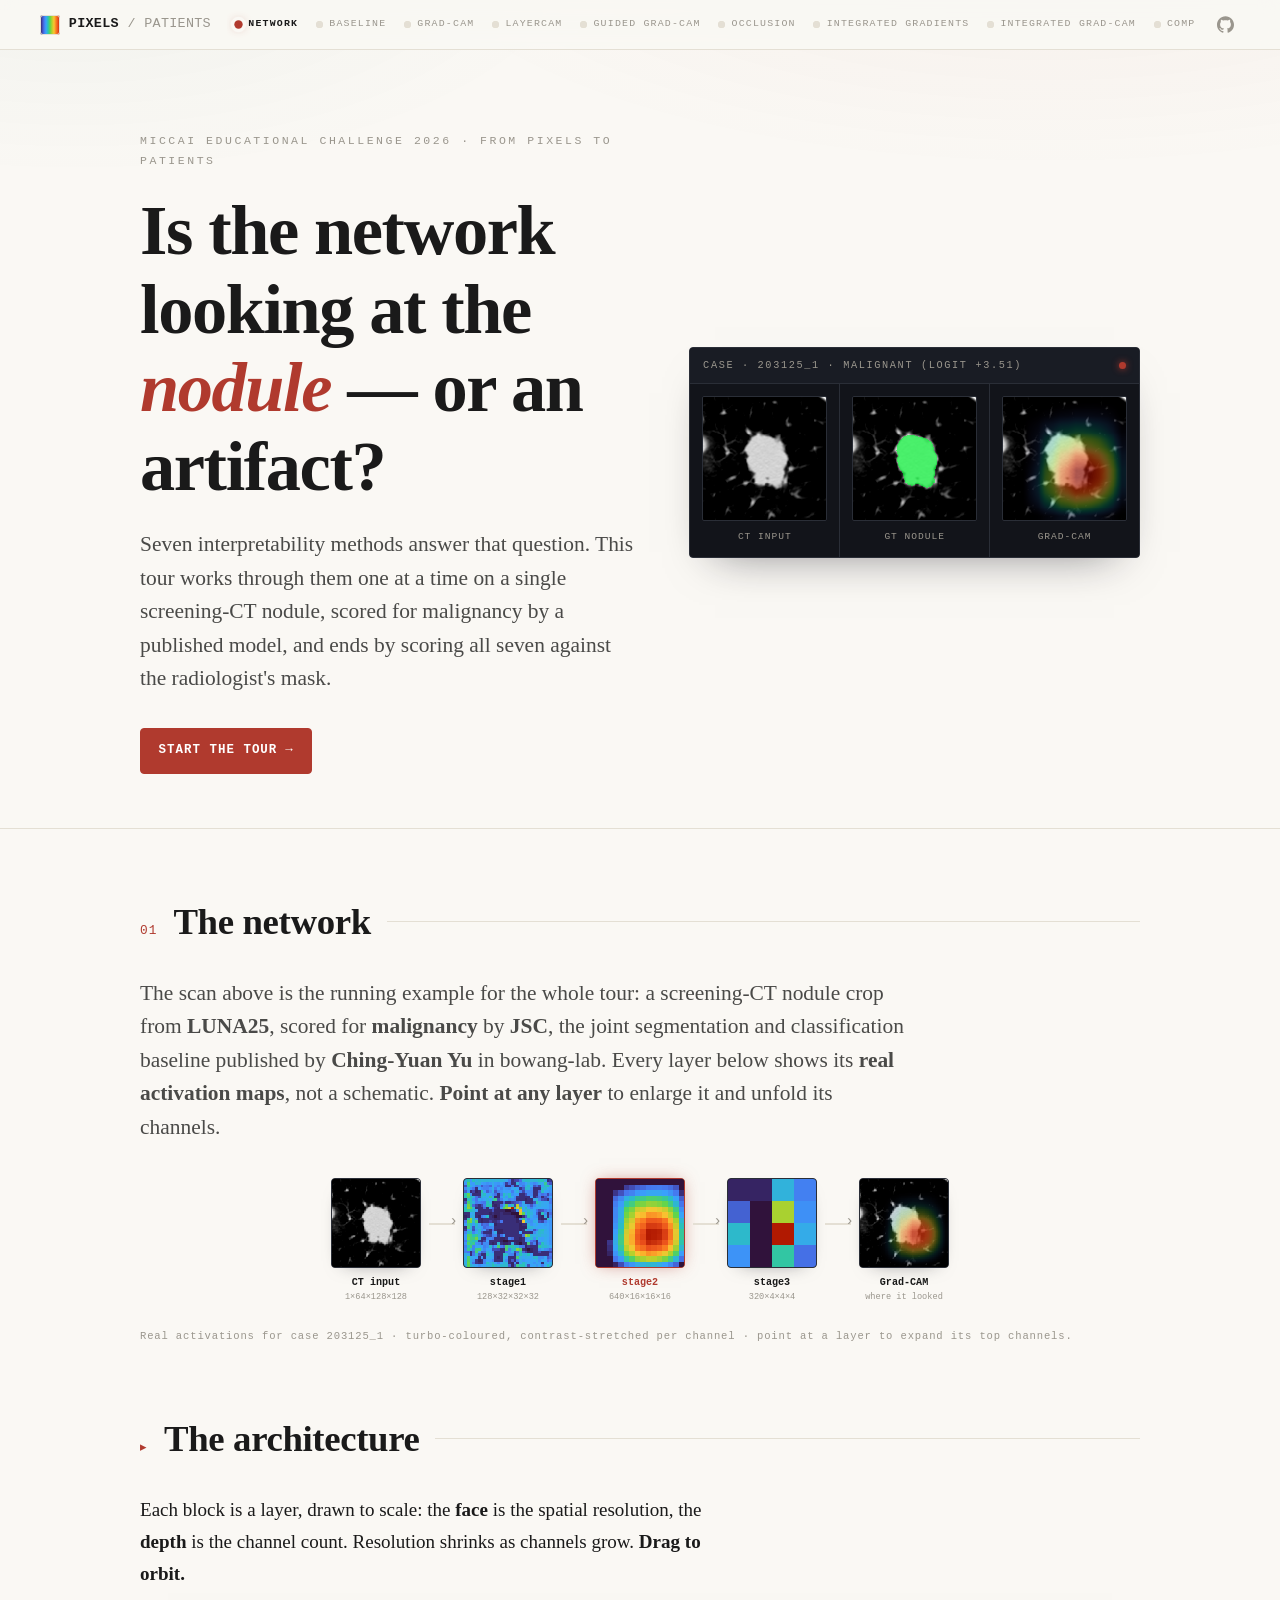
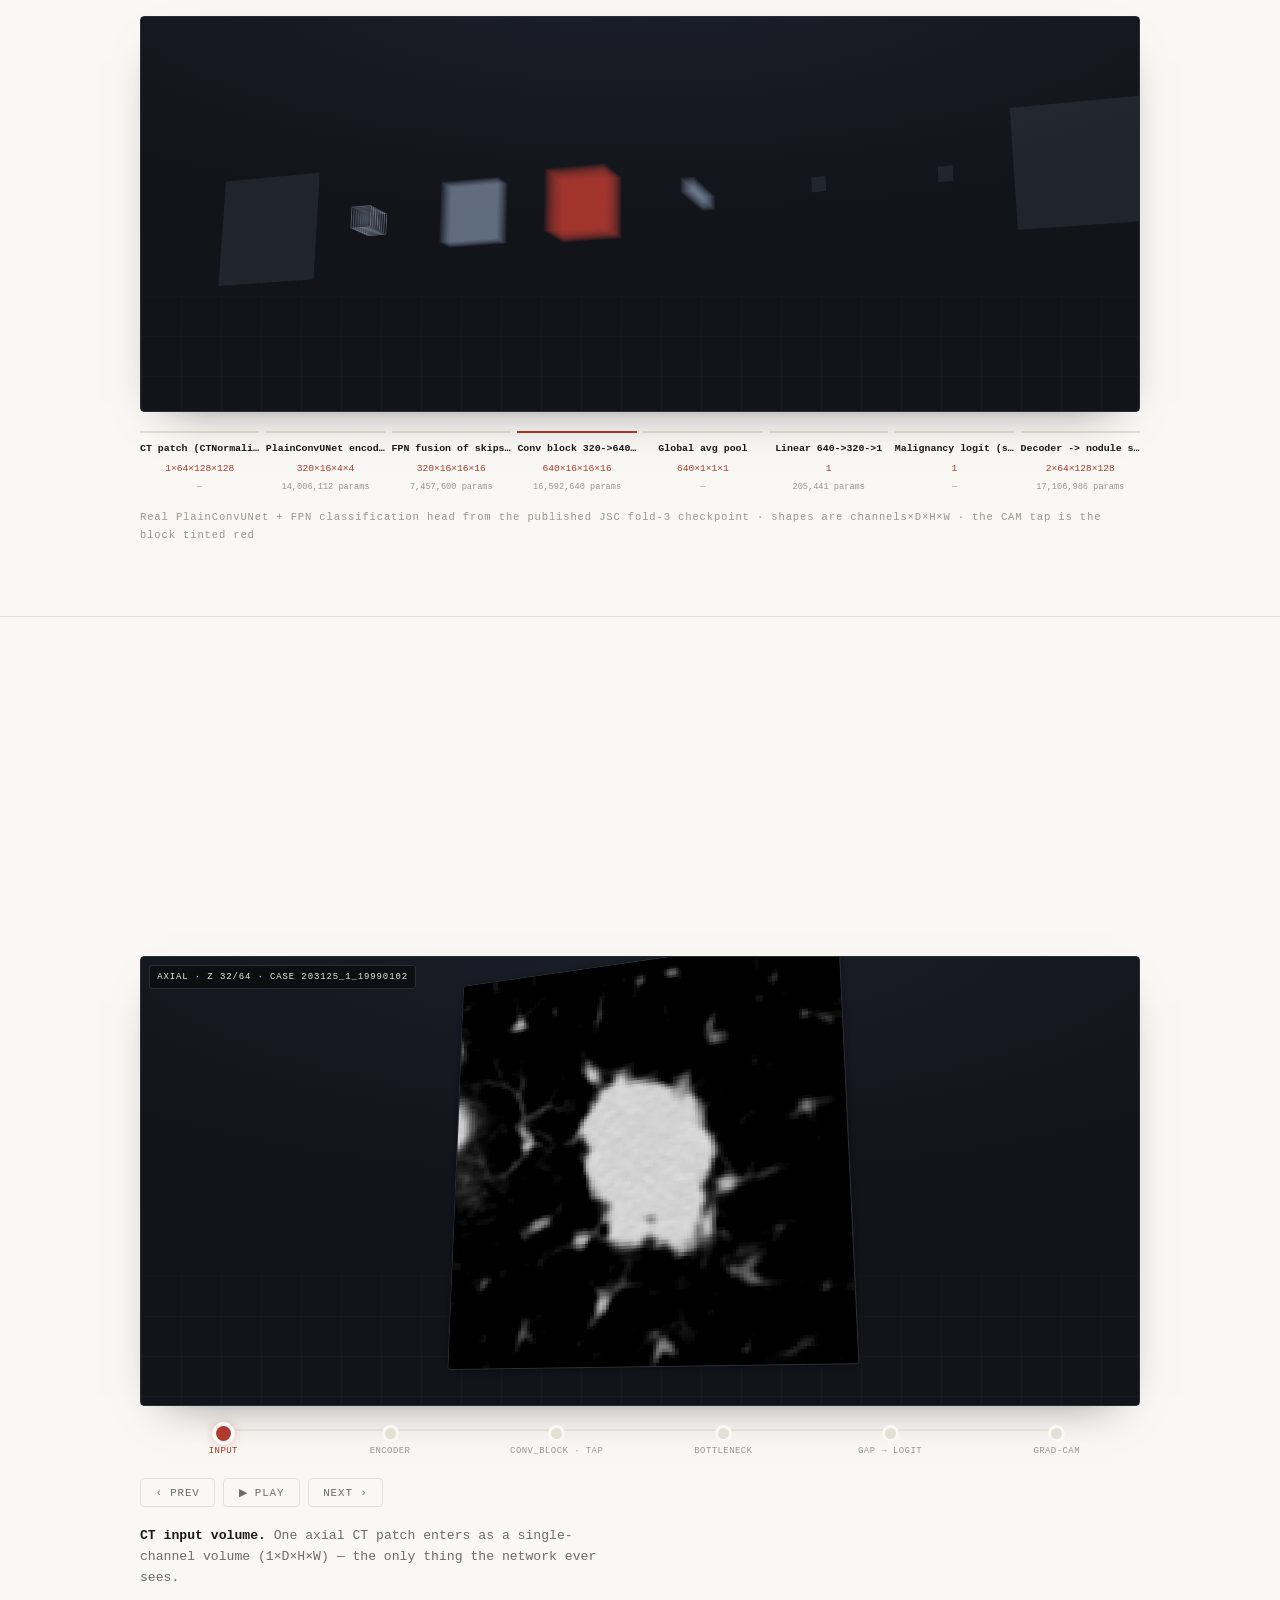
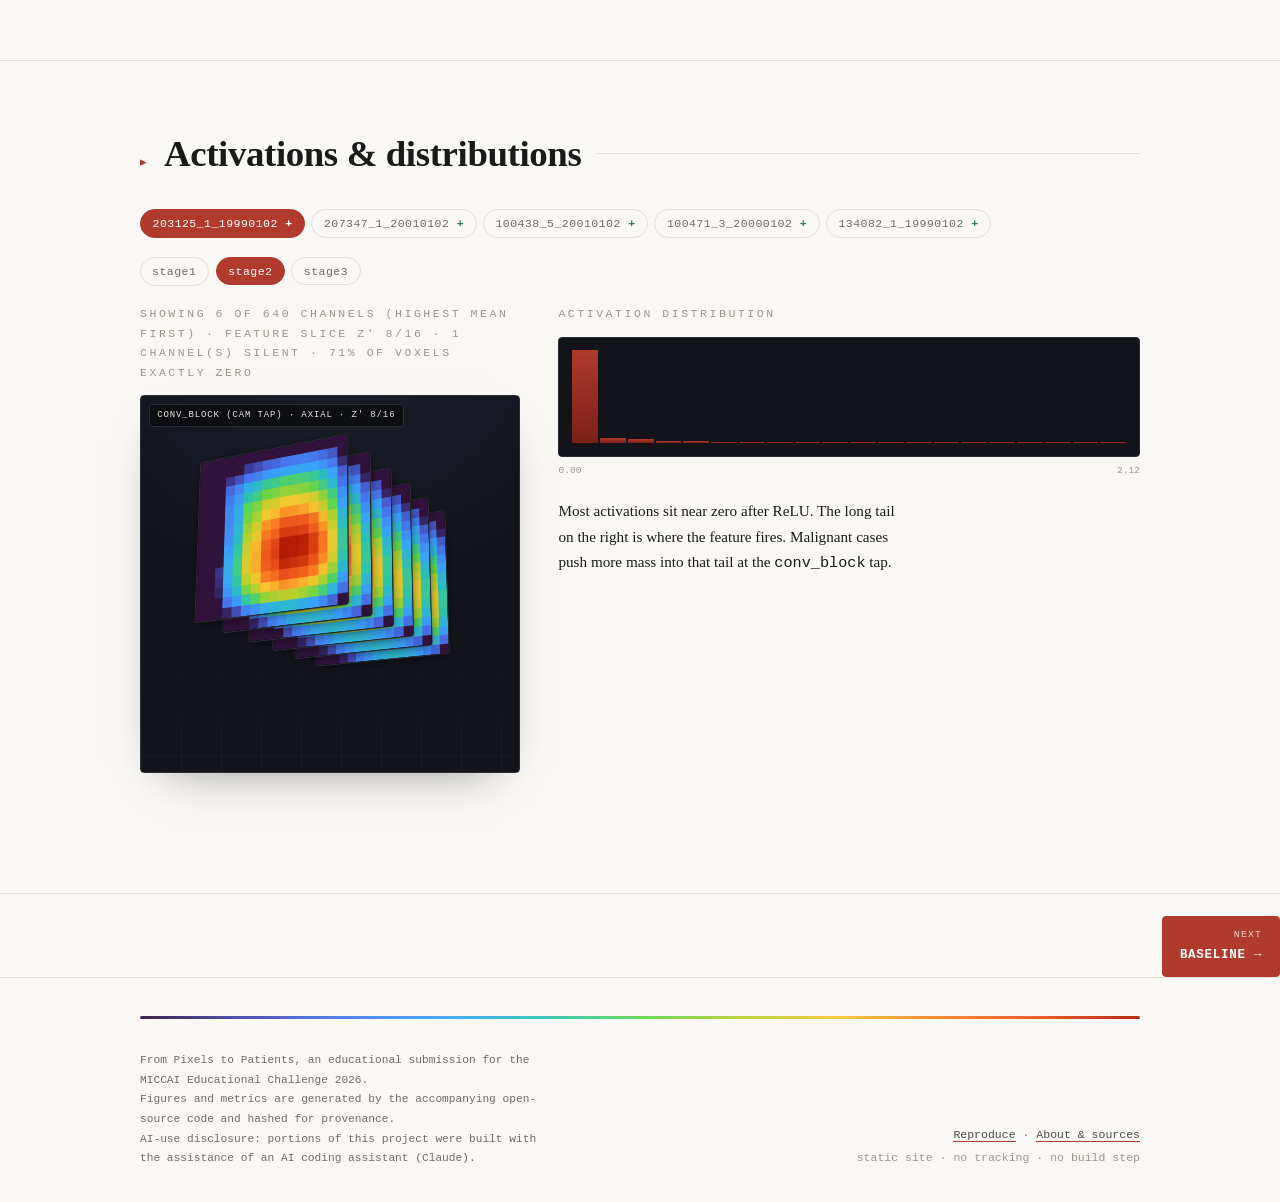
==== commit 4ed63278: "feat(export): write per-method decomposition slices; document the payload Each method now emits attr" ====
--- a/web/index.html
+++ b/web/index.html
@@ -150,7 +150,7 @@
   </footer>
 
   <script type="module">
-    import { loadJSON } from "./js/data.js?v=3";
+    import { loadJSON } from "./js/data.js?v=4";
     import { mountFlow, mountDeck, initPipeline, mountArchitecture } from "./js/scene3d.js?v=9";
     const ROOT = "public/data";
     const shortLabel = (id) => id.replace(/^\d+_/, "").replace(/_(pos|neg)\d*$/, "");
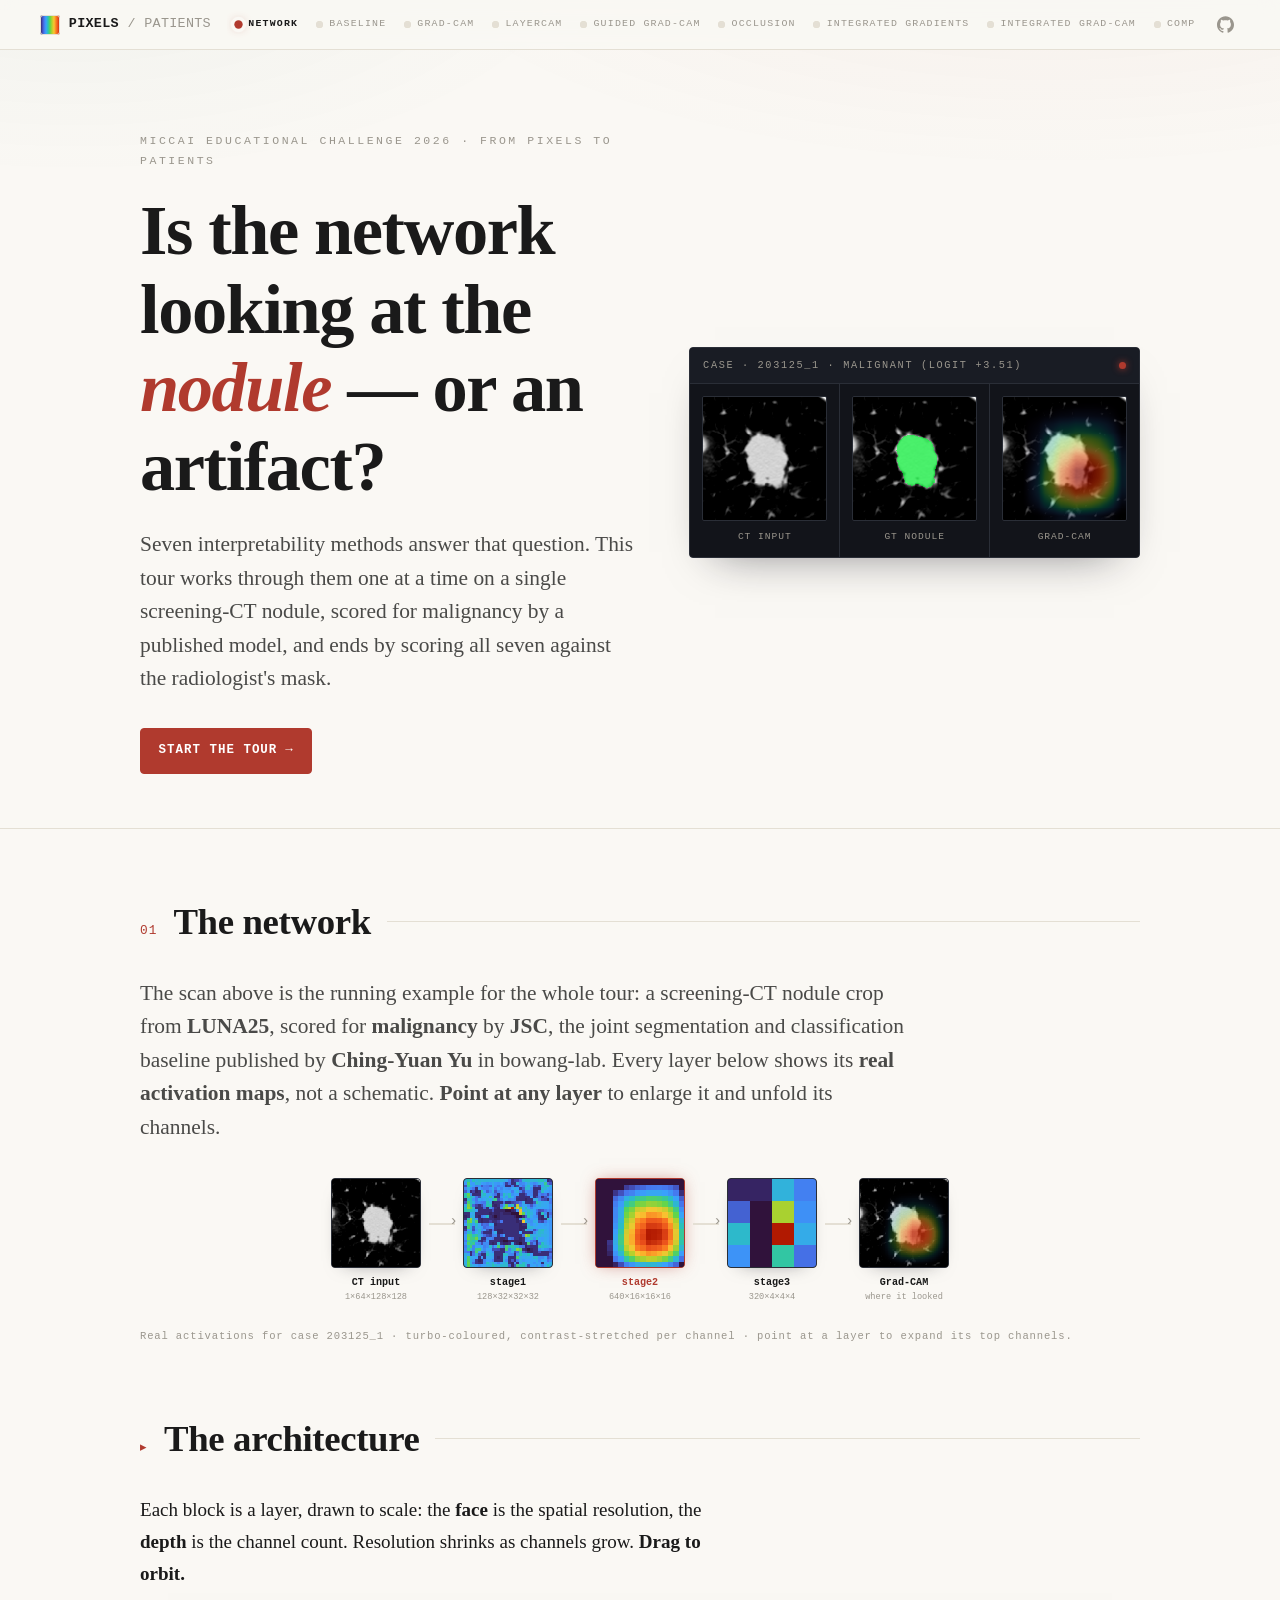
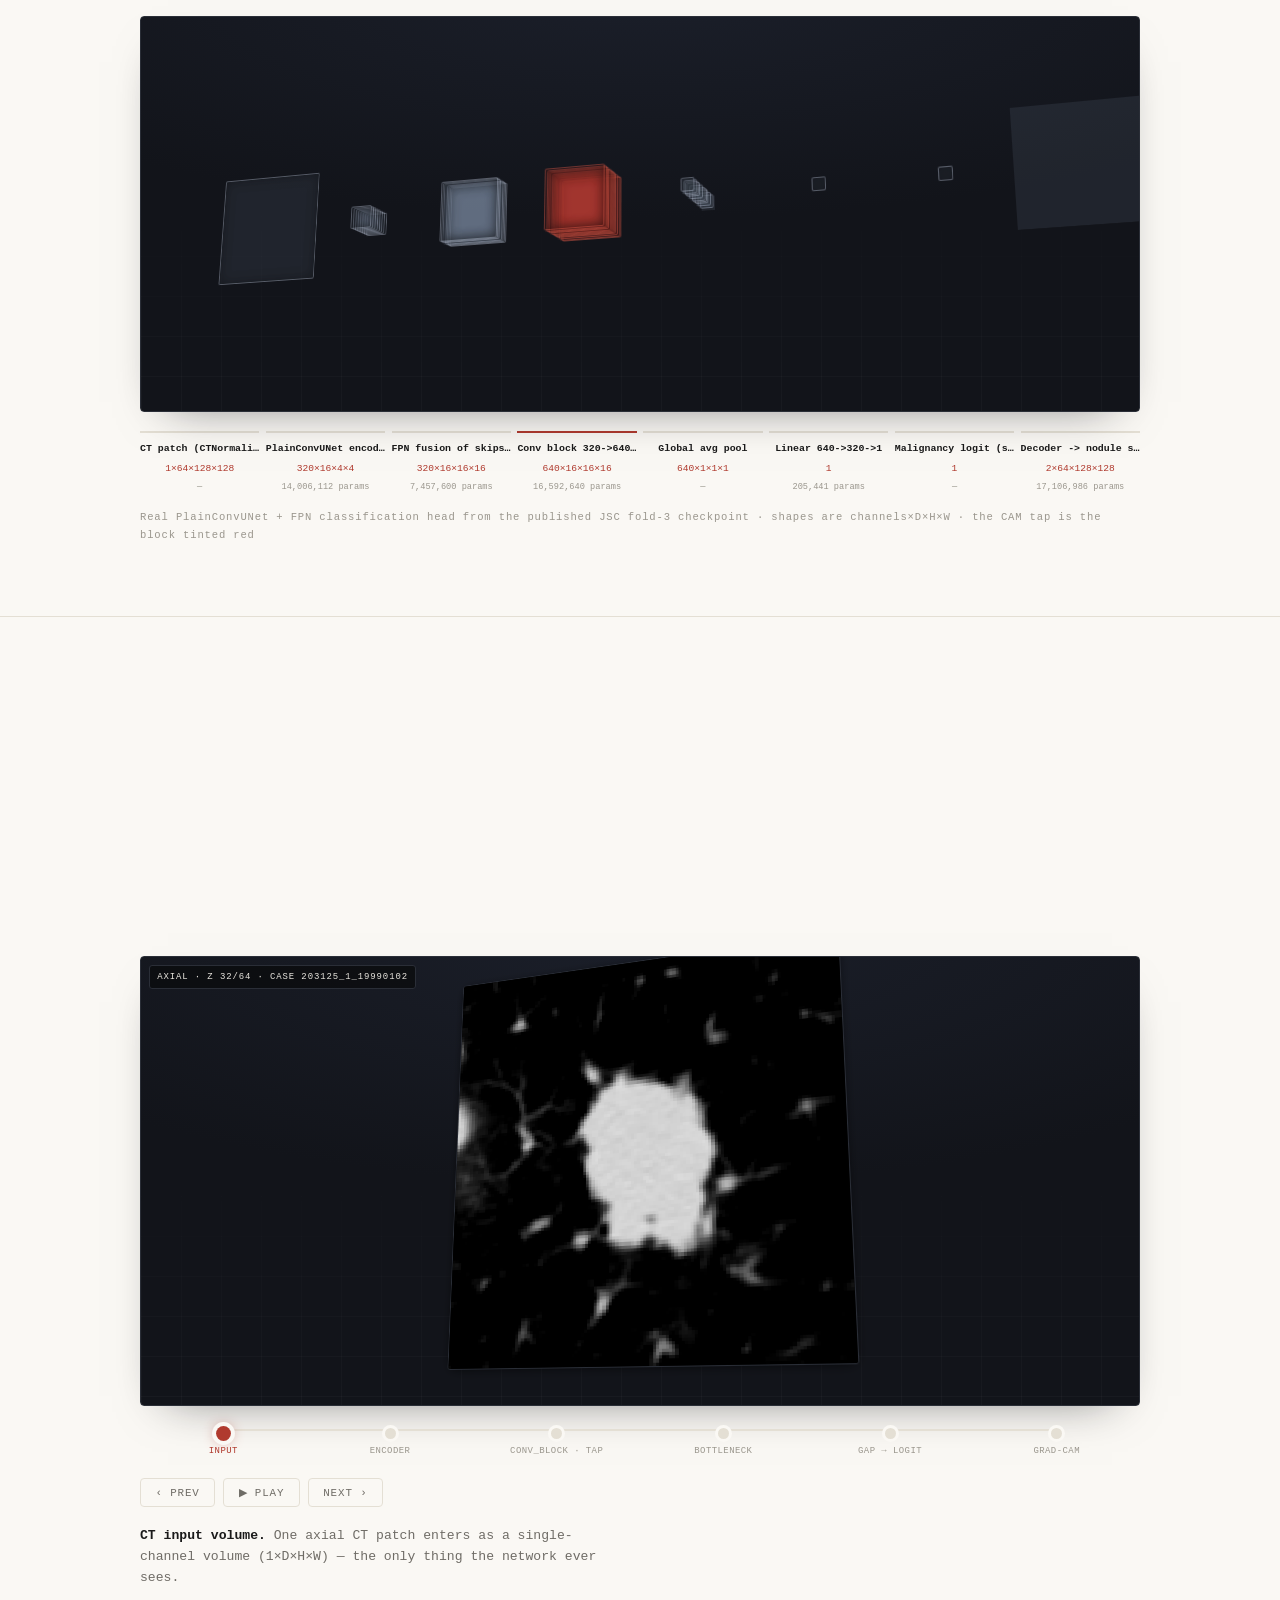
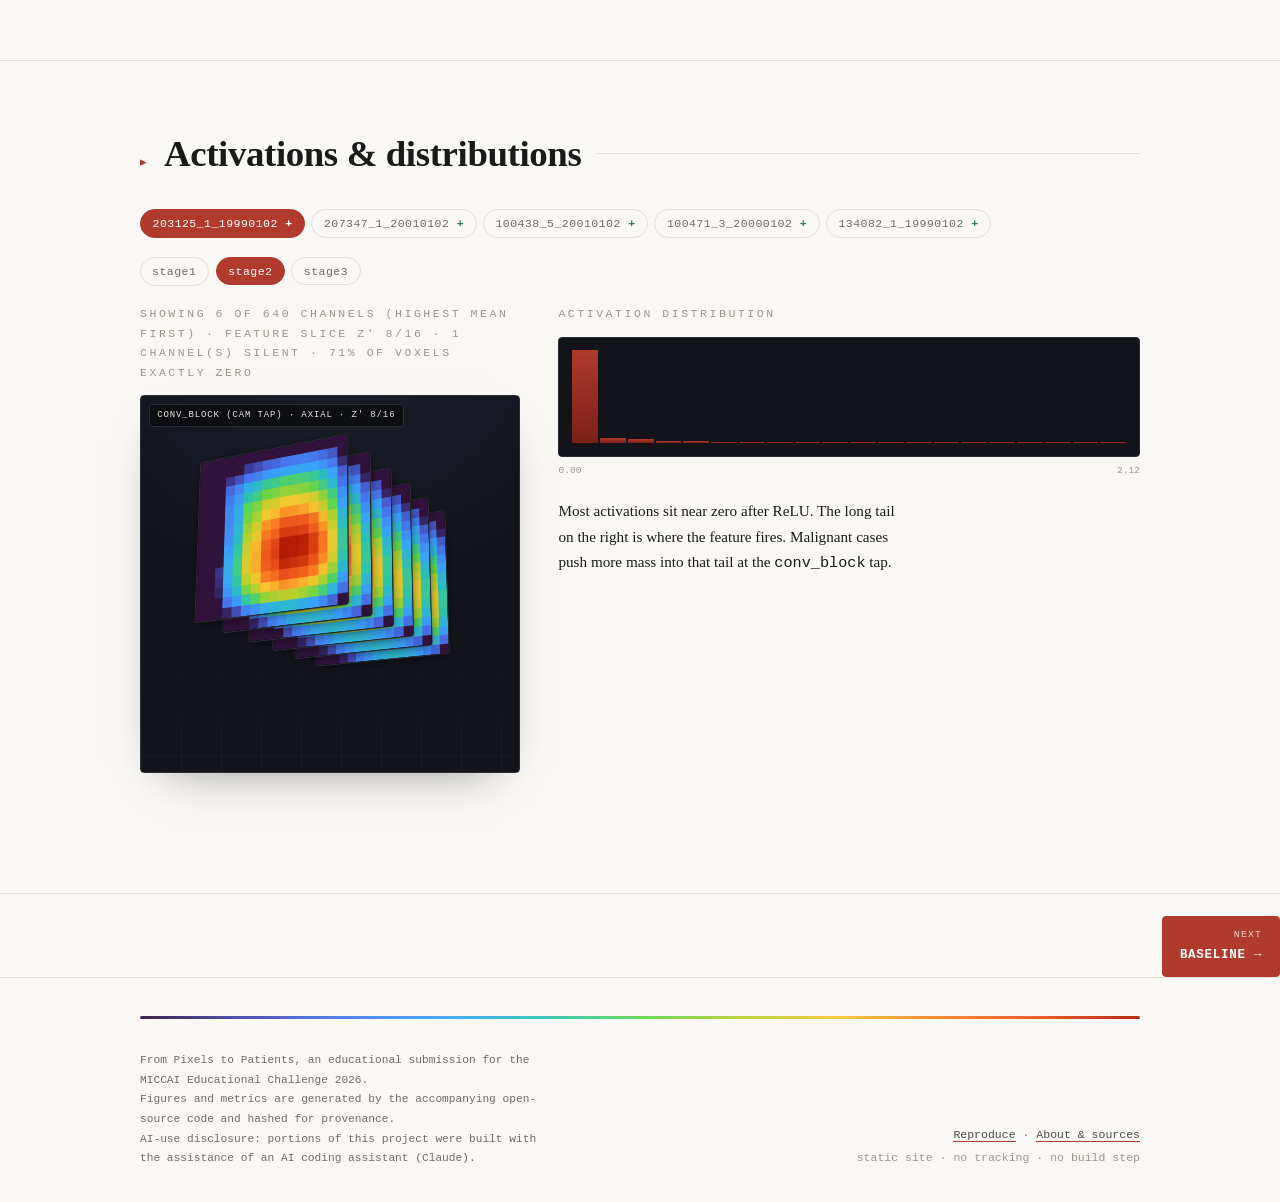
==== commit 6eb6a2fc: "feat(web): computation stepper on all seven method pages Each page now steps through its own exporte" ====
--- a/web/index.html
+++ b/web/index.html
@@ -5,7 +5,7 @@
   <meta name="viewport" content="width=device-width, initial-scale=1" />
   <title>From Pixels to Patients: Attribution Methods on Lung CT</title>
   <meta name="description" content="An implementation-first tour of seven attribution methods for medical-imaging CNNs, measured on real lung CT. MICCAI Educational Challenge 2026." />
-  <link rel="stylesheet" href="styles.css?v=18" />
+  <link rel="stylesheet" href="styles.css?v=19" />
   <style>
     /* histogram + layer tabs (all 3D scene styling lives in styles.css) */
     .hist { display: flex; align-items: flex-end; gap: 2px; height: 120px; padding: 0.8rem; background: var(--card); border: 1px solid var(--line-dk); border-radius: var(--radius); }
--- a/web/styles.css
+++ b/web/styles.css
@@ -642,3 +642,37 @@
 .quiz-explain b { color: var(--ink); }
 .quiz-score { justify-self: end; font-family: var(--mono); font-size: 0.78rem; letter-spacing: 0.1em; text-transform: uppercase; color: var(--ink-faint); padding: 0.5rem 0.2rem 0; }
 .quiz-score.complete { color: var(--accent); font-weight: 600; }
+
+/* ── Computation stepper ─────────────────────────────────────────────────────
+   The canvas holds real numbers at their own resolution (16×16 at the CAM tap,
+   64×64 for the input-space methods), so smoothing is off: a blurred cell reads
+   as data it is not. The vector panel is a different shape of fact — one value
+   per channel — and gets a wider, shorter box rather than a square. */
+.stepper { border: 1px solid var(--line); border-radius: var(--radius); padding: 1rem; }
+.st-rail { display: flex; gap: 0.4rem; flex-wrap: wrap; margin-bottom: 0.9rem; }
+.st-step {
+  display: inline-flex; align-items: center; gap: 0.4rem;
+  padding: 0.3rem 0.55rem; border: 1px solid var(--line); border-radius: var(--radius);
+  background: transparent; color: var(--ink-2); cursor: pointer;
+  font-family: var(--mono); font-size: 0.72rem; line-height: 1.4;
+}
+.st-step:hover { border-color: var(--accent); color: var(--ink); }
+.st-step[aria-selected="true"] { color: #fff; background: var(--accent); border-color: var(--accent); }
+.st-step .st-n { color: var(--ink-faint); }
+.st-step[aria-selected="true"] .st-n { color: rgba(255,255,255,0.7); }
+.st-stage {
+  display: flex; align-items: center; justify-content: center; min-height: 200px;
+  background: var(--bg-tint); border-radius: var(--radius); padding: 0.8rem;
+}
+.st-canvas {
+  width: 288px; height: 288px; image-rendering: pixelated;
+  border: 1px solid var(--line); background: #0c0d10;
+}
+.st-canvas.vector { width: 100%; max-width: 640px; height: 180px; image-rendering: auto; }
+.st-scalar { font-family: var(--mono); font-size: 2.4rem; color: var(--accent); }
+.st-cap { margin-top: 0.8rem; }
+.st-meta {
+  display: block; margin-top: 0.3rem; font-family: var(--mono);
+  font-size: 0.68rem; color: var(--ink-faint);
+}
+.sym-on { background: color-mix(in srgb, var(--accent) 18%, transparent); border-radius: 2px; }
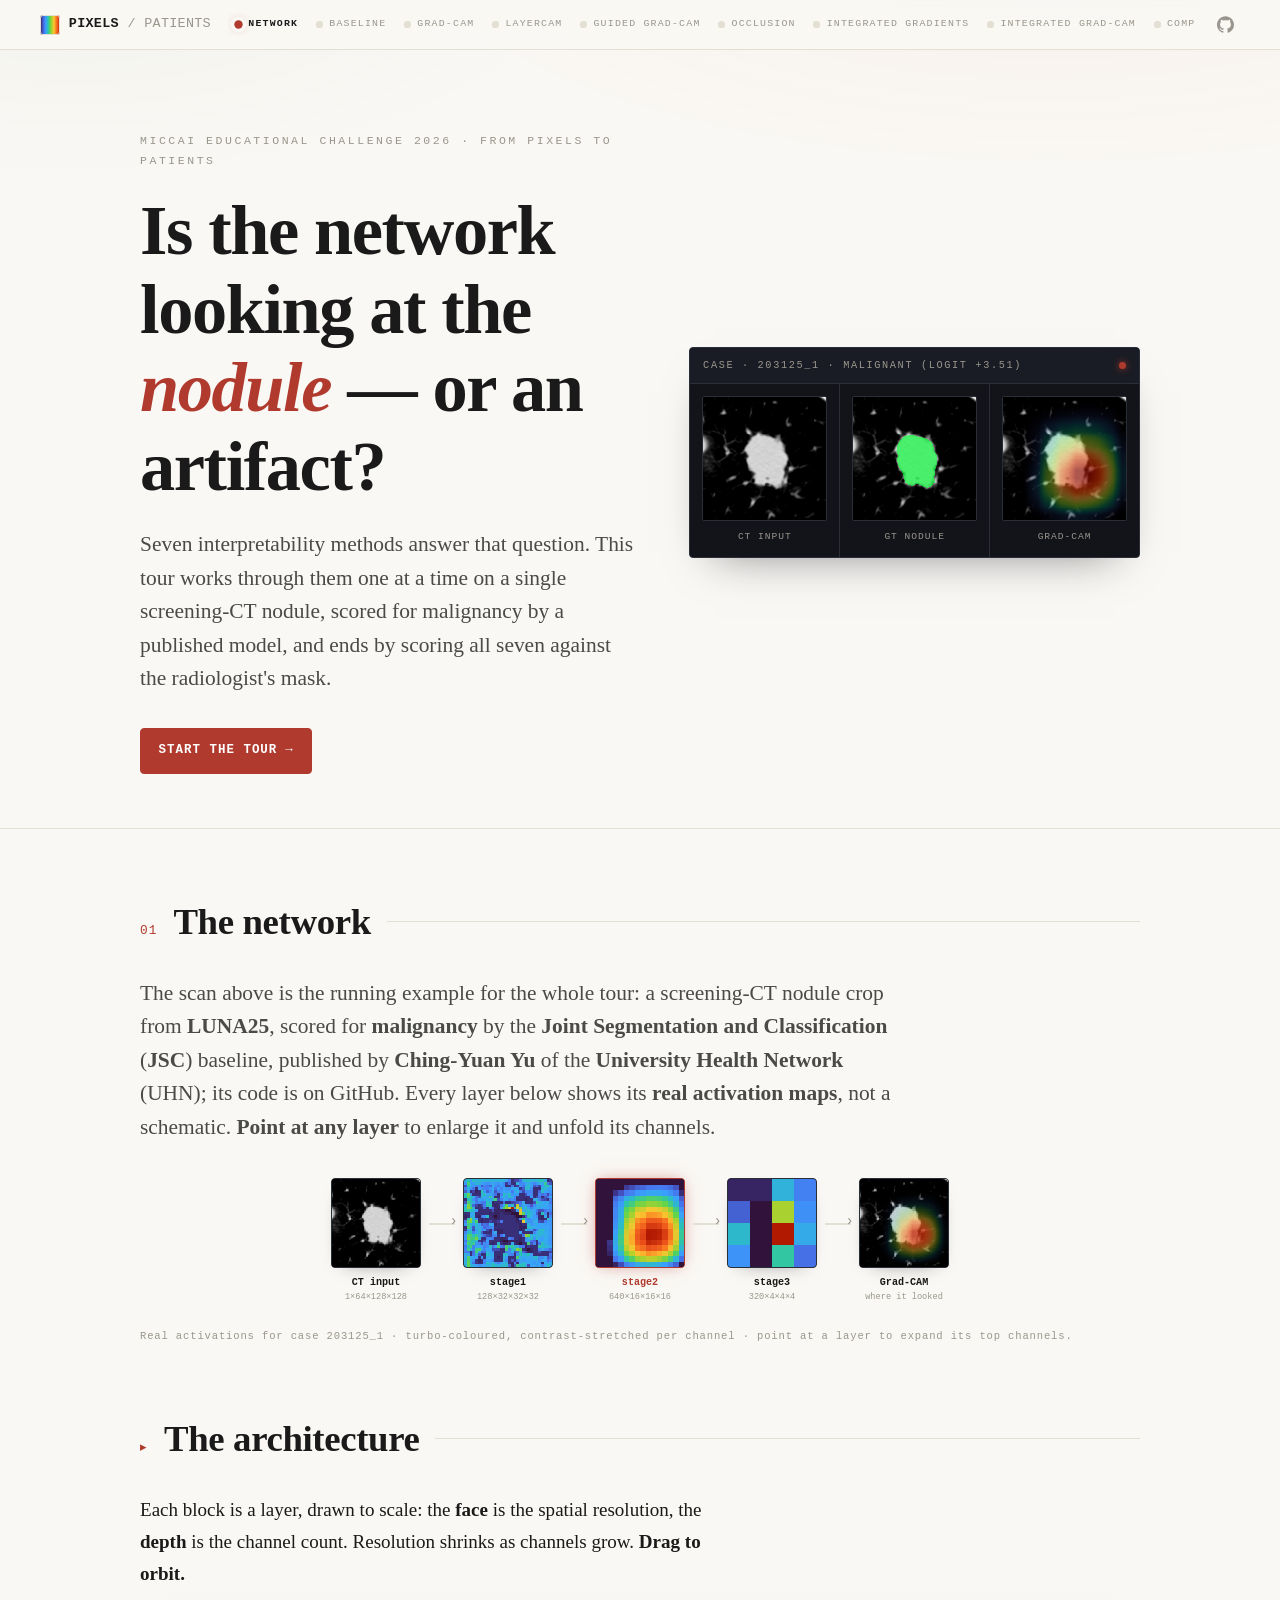
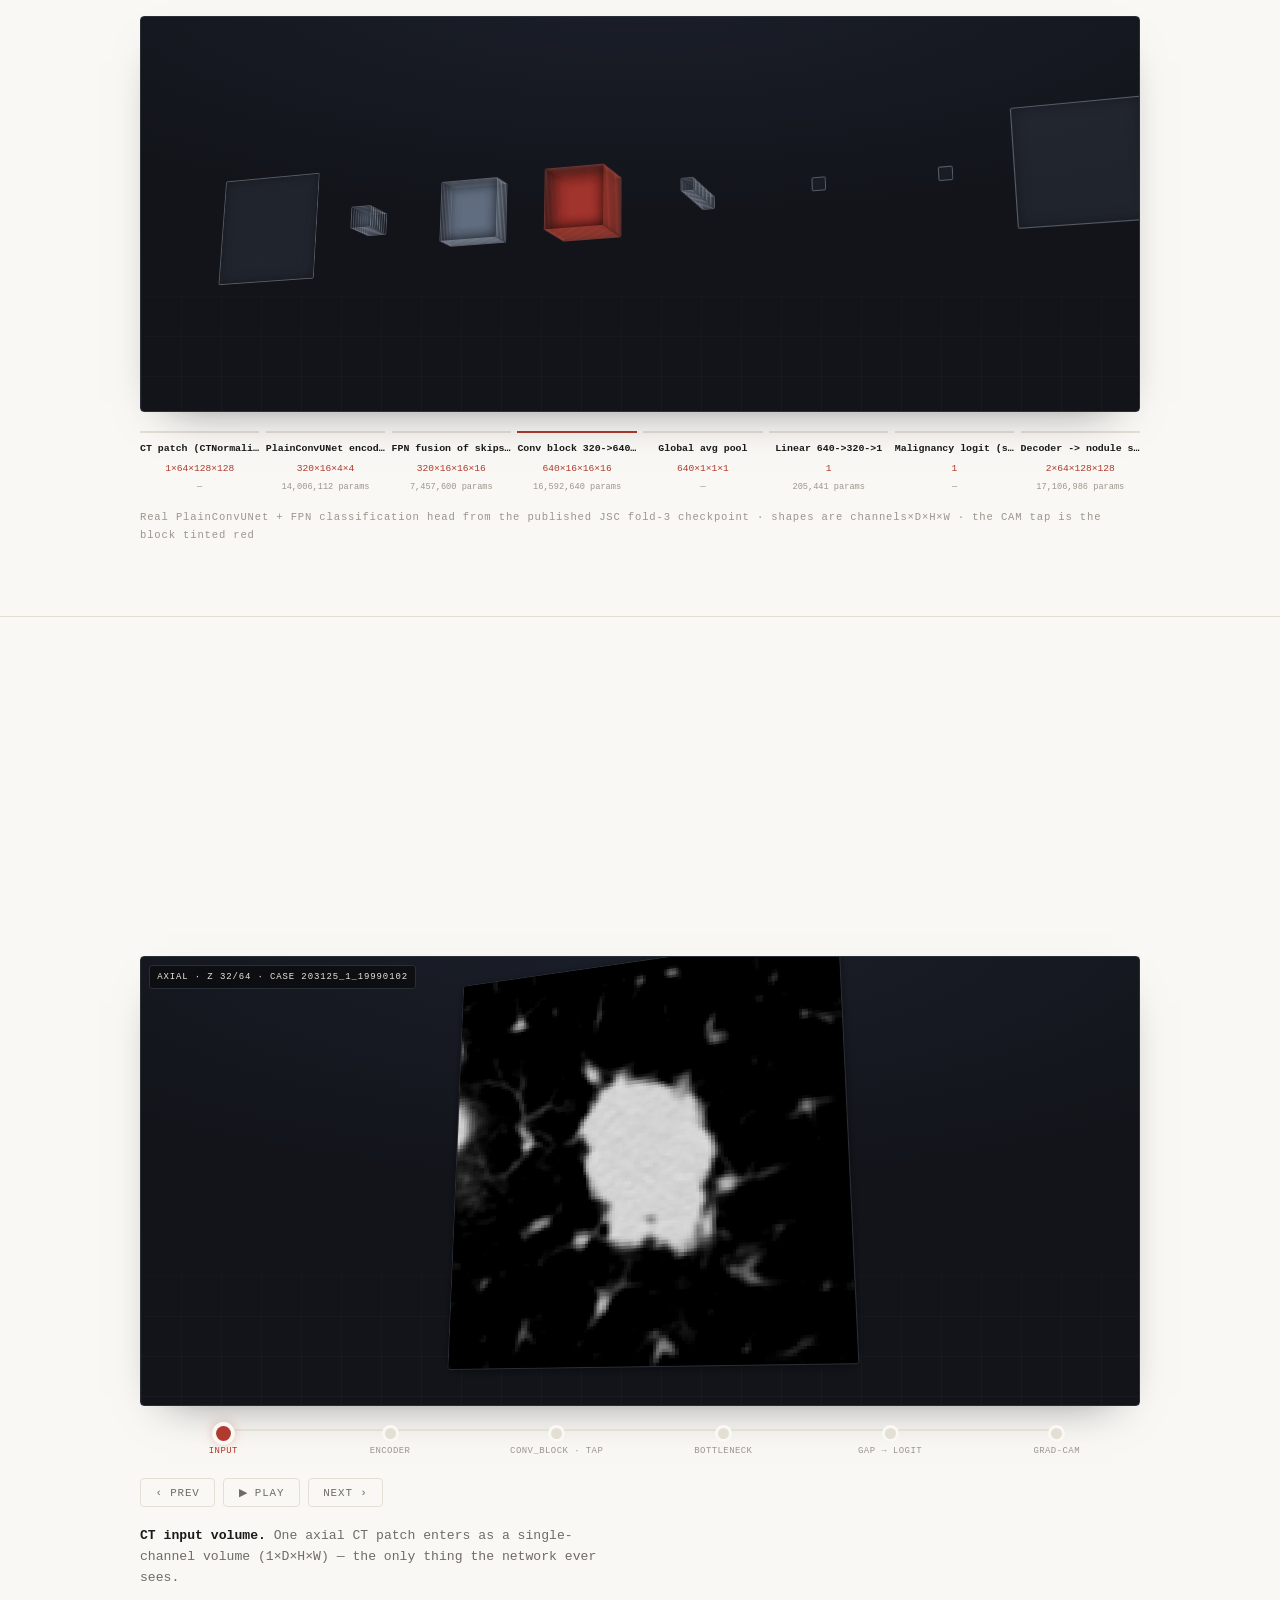
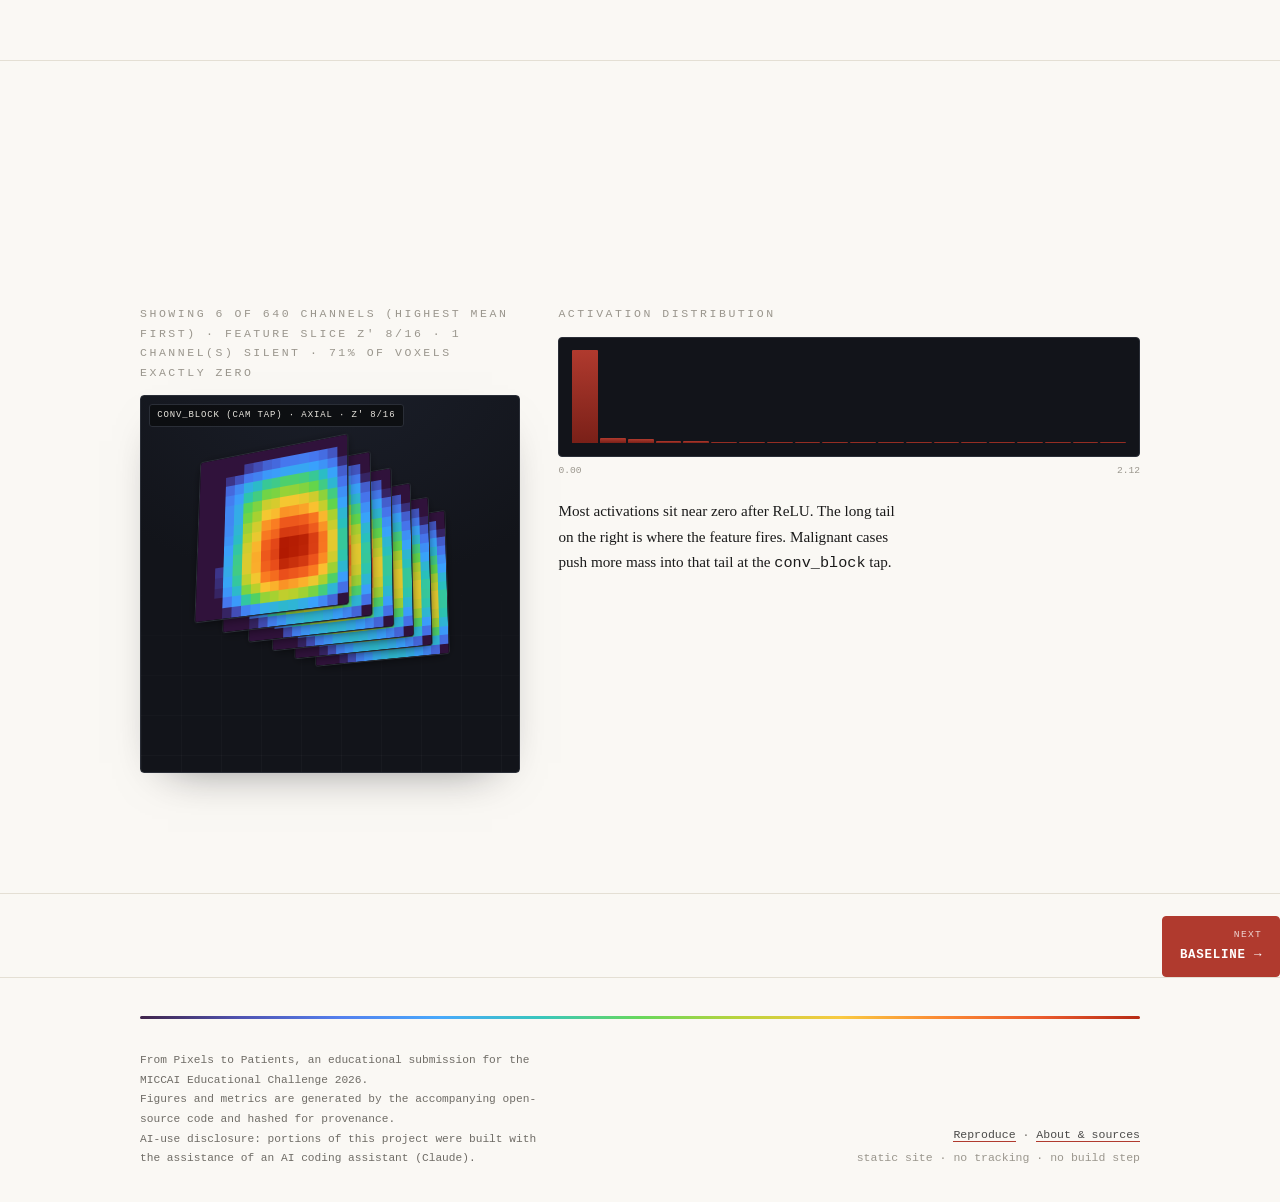
==== commit b7154ad0: "fix(web): spell out JSC and credit its author to UHN, not bowang-lab The home page named the model o" ====
--- a/web/index.html
+++ b/web/index.html
@@ -65,9 +65,10 @@
       </div>
       <p class="lede reveal" style="margin-bottom:1.6rem; max-width:72ch">
         The scan above is the running example for the whole tour: a screening&#8209;CT nodule crop from
-        <b>LUNA25</b>, scored for <b>malignancy</b> by <b>JSC</b>, the joint segmentation and
-        classification baseline published by <b>Ching&#8209;Yuan&nbsp;Yu</b> in
-        <a href="https://github.com/bowang-lab/JSC">bowang&#8209;lab</a>.
+        <b>LUNA25</b>, scored for <b>malignancy</b> by the <b>Joint Segmentation and
+        Classification</b> (<b>JSC</b>) baseline, published by <b>Ching&#8209;Yuan&nbsp;Yu</b> of the
+        <b>University Health Network</b> (UHN); its code is
+        <a href="https://github.com/bowang-lab/JSC">on GitHub</a>.
         Every layer below shows its <b>real activation maps</b>, not a schematic.
         <b>Point at any layer</b> to enlarge it and unfold its channels.
       </p>
